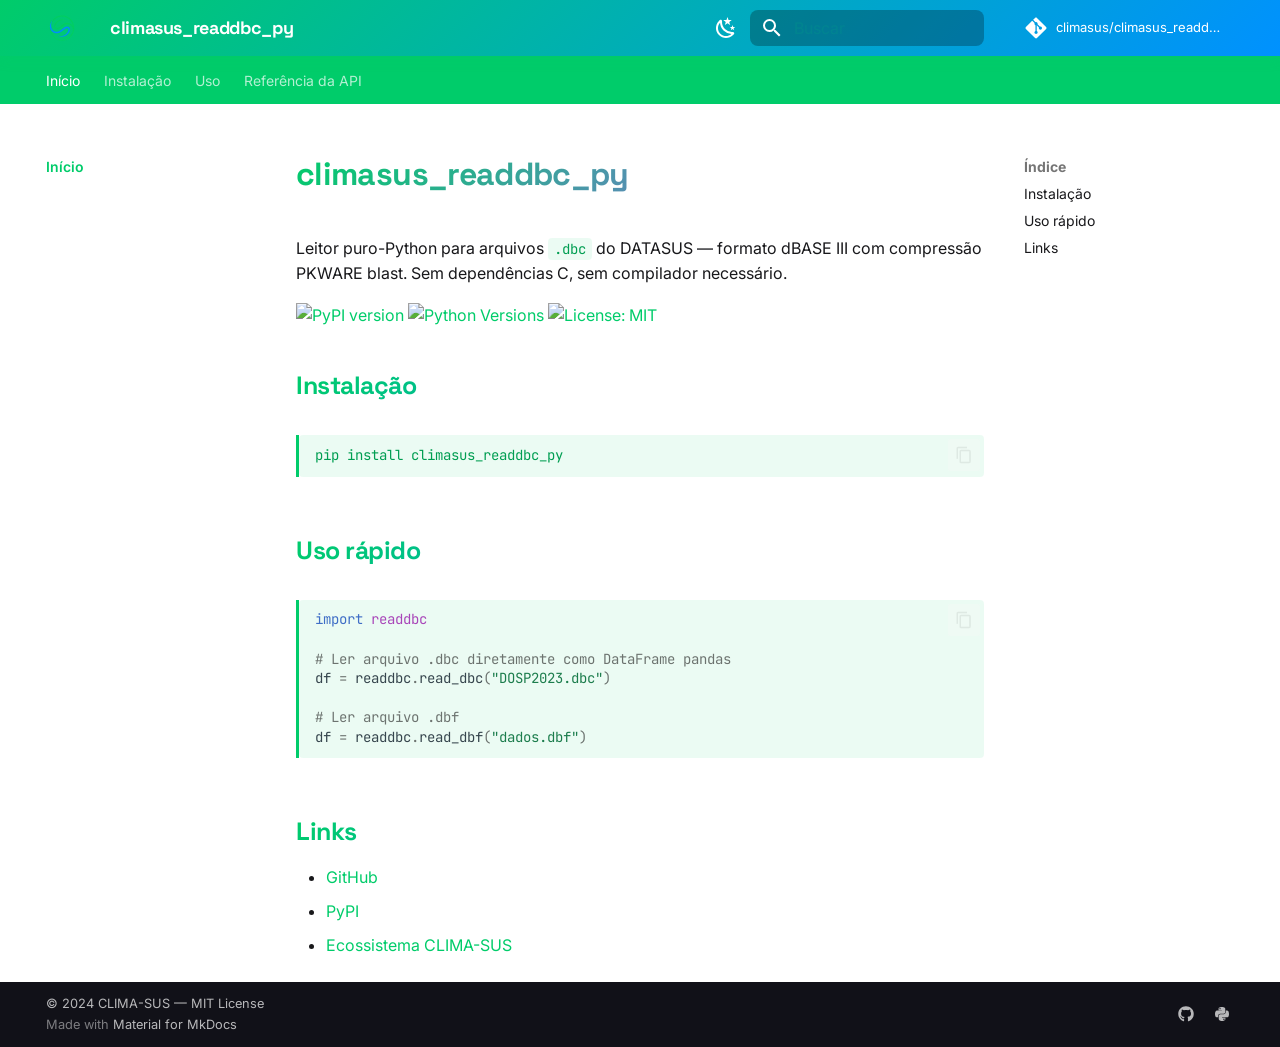
==== index.html @ 3f67c139 "Deployed f1daf43 with MkDocs version: 1.6.1" ====
<!doctype html>
<html lang="pt" class="no-js">
  <head>
    
      <meta charset="utf-8">
      <meta name="viewport" content="width=device-width,initial-scale=1">
      
        <meta name="description" content="Pure-Python DBC/DBF reader for DATASUS files">
      
      
      
        <link rel="canonical" href="https://climasus.github.io/climasus_readdbc_py/">
      
      
      
        <link rel="next" href="installation/">
      
      
        
      
      
      <link rel="icon" href="assets/logo.png">
      <meta name="generator" content="mkdocs-1.6.1, mkdocs-material-9.7.6">
    
    
      
        <title>climasus_readdbc_py</title>
      
    
    
      <link rel="stylesheet" href="assets/stylesheets/main.484c7ddc.min.css">
      
        
        <link rel="stylesheet" href="assets/stylesheets/palette.ab4e12ef.min.css">
      
      


    
    
      
    
    
      
        
        
        <link rel="preconnect" href="https://fonts.gstatic.com" crossorigin>
        <link rel="stylesheet" href="https://fonts.googleapis.com/css?family=Inter:300,300i,400,400i,700,700i%7CJetBrains+Mono:400,400i,700,700i&display=fallback">
        <style>:root{--md-text-font:"Inter";--md-code-font:"JetBrains Mono"}</style>
      
    
    
      <link rel="stylesheet" href="assets/_mkdocstrings.css">
    
      <link rel="stylesheet" href="assets/climasus.css">
    
    <script>__md_scope=new URL(".",location),__md_hash=e=>[...e].reduce(((e,_)=>(e<<5)-e+_.charCodeAt(0)),0),__md_get=(e,_=localStorage,t=__md_scope)=>JSON.parse(_.getItem(t.pathname+"."+e)),__md_set=(e,_,t=localStorage,a=__md_scope)=>{try{t.setItem(a.pathname+"."+e,JSON.stringify(_))}catch(e){}}</script>
    
      

    
    
  </head>
  
  
    
    
      
    
    
    
    
    <body dir="ltr" data-md-color-scheme="default" data-md-color-primary="custom" data-md-color-accent="custom">
  
    
    <input class="md-toggle" data-md-toggle="drawer" type="checkbox" id="__drawer" autocomplete="off">
    <input class="md-toggle" data-md-toggle="search" type="checkbox" id="__search" autocomplete="off">
    <label class="md-overlay" for="__drawer"></label>
    <div data-md-component="skip">
      
        
        <a href="#climasus_readdbc_py" class="md-skip">
          Ir para o conteúdo
        </a>
      
    </div>
    <div data-md-component="announce">
      
    </div>
    
    
      

<header class="md-header" data-md-component="header">
  <nav class="md-header__inner md-grid" aria-label="Cabeçalho">
    <a href="." title="climasus_readdbc_py" class="md-header__button md-logo" aria-label="climasus_readdbc_py" data-md-component="logo">
      
  <img src="assets/logo.png" alt="logo">

    </a>
    <label class="md-header__button md-icon" for="__drawer">
      
      <svg xmlns="http://www.w3.org/2000/svg" viewBox="0 0 24 24"><path d="M3 6h18v2H3zm0 5h18v2H3zm0 5h18v2H3z"/></svg>
    </label>
    <div class="md-header__title" data-md-component="header-title">
      <div class="md-header__ellipsis">
        <div class="md-header__topic">
          <span class="md-ellipsis">
            climasus_readdbc_py
          </span>
        </div>
        <div class="md-header__topic" data-md-component="header-topic">
          <span class="md-ellipsis">
            
              Início
            
          </span>
        </div>
      </div>
    </div>
    
      
        <form class="md-header__option" data-md-component="palette">
  
    
    
    
    <input class="md-option" data-md-color-media="(prefers-color-scheme: light)" data-md-color-scheme="default" data-md-color-primary="custom" data-md-color-accent="custom"  aria-label="Modo escuro"  type="radio" name="__palette" id="__palette_0">
    
      <label class="md-header__button md-icon" title="Modo escuro" for="__palette_1" hidden>
        <svg xmlns="http://www.w3.org/2000/svg" viewBox="0 0 24 24"><path d="m17.75 4.09-2.53 1.94.91 3.06-2.63-1.81-2.63 1.81.91-3.06-2.53-1.94L12.44 4l1.06-3 1.06 3zm3.5 6.91-1.64 1.25.59 1.98-1.7-1.17-1.7 1.17.59-1.98L15.75 11l2.06-.05L18.5 9l.69 1.95zm-2.28 4.95c.83-.08 1.72 1.1 1.19 1.85-.32.45-.66.87-1.08 1.27C15.17 23 8.84 23 4.94 19.07c-3.91-3.9-3.91-10.24 0-14.14.4-.4.82-.76 1.27-1.08.75-.53 1.93.36 1.85 1.19-.27 2.86.69 5.83 2.89 8.02a9.96 9.96 0 0 0 8.02 2.89m-1.64 2.02a12.08 12.08 0 0 1-7.8-3.47c-2.17-2.19-3.33-5-3.49-7.82-2.81 3.14-2.7 7.96.31 10.98 3.02 3.01 7.84 3.12 10.98.31"/></svg>
      </label>
    
  
    
    
    
    <input class="md-option" data-md-color-media="(prefers-color-scheme: dark)" data-md-color-scheme="slate" data-md-color-primary="custom" data-md-color-accent="custom"  aria-label="Modo claro"  type="radio" name="__palette" id="__palette_1">
    
      <label class="md-header__button md-icon" title="Modo claro" for="__palette_0" hidden>
        <svg xmlns="http://www.w3.org/2000/svg" viewBox="0 0 24 24"><path d="M12 7a5 5 0 0 1 5 5 5 5 0 0 1-5 5 5 5 0 0 1-5-5 5 5 0 0 1 5-5m0 2a3 3 0 0 0-3 3 3 3 0 0 0 3 3 3 3 0 0 0 3-3 3 3 0 0 0-3-3m0-7 2.39 3.42C13.65 5.15 12.84 5 12 5s-1.65.15-2.39.42zM3.34 7l4.16-.35A7.2 7.2 0 0 0 5.94 8.5c-.44.74-.69 1.5-.83 2.29zm.02 10 1.76-3.77a7.131 7.131 0 0 0 2.38 4.14zM20.65 7l-1.77 3.79a7.02 7.02 0 0 0-2.38-4.15zm-.01 10-4.14.36c.59-.51 1.12-1.14 1.54-1.86.42-.73.69-1.5.83-2.29zM12 22l-2.41-3.44c.74.27 1.55.44 2.41.44.82 0 1.63-.17 2.37-.44z"/></svg>
      </label>
    
  
</form>
      
    
    
      <script>var palette=__md_get("__palette");if(palette&&palette.color){if("(prefers-color-scheme)"===palette.color.media){var media=matchMedia("(prefers-color-scheme: light)"),input=document.querySelector(media.matches?"[data-md-color-media='(prefers-color-scheme: light)']":"[data-md-color-media='(prefers-color-scheme: dark)']");palette.color.media=input.getAttribute("data-md-color-media"),palette.color.scheme=input.getAttribute("data-md-color-scheme"),palette.color.primary=input.getAttribute("data-md-color-primary"),palette.color.accent=input.getAttribute("data-md-color-accent")}for(var[key,value]of Object.entries(palette.color))document.body.setAttribute("data-md-color-"+key,value)}</script>
    
    
    
      
      
        <label class="md-header__button md-icon" for="__search">
          
          <svg xmlns="http://www.w3.org/2000/svg" viewBox="0 0 24 24"><path d="M9.5 3A6.5 6.5 0 0 1 16 9.5c0 1.61-.59 3.09-1.56 4.23l.27.27h.79l5 5-1.5 1.5-5-5v-.79l-.27-.27A6.52 6.52 0 0 1 9.5 16 6.5 6.5 0 0 1 3 9.5 6.5 6.5 0 0 1 9.5 3m0 2C7 5 5 7 5 9.5S7 14 9.5 14 14 12 14 9.5 12 5 9.5 5"/></svg>
        </label>
        <div class="md-search" data-md-component="search" role="dialog">
  <label class="md-search__overlay" for="__search"></label>
  <div class="md-search__inner" role="search">
    <form class="md-search__form" name="search">
      <input type="text" class="md-search__input" name="query" aria-label="Buscar" placeholder="Buscar" autocapitalize="off" autocorrect="off" autocomplete="off" spellcheck="false" data-md-component="search-query" required>
      <label class="md-search__icon md-icon" for="__search">
        
        <svg xmlns="http://www.w3.org/2000/svg" viewBox="0 0 24 24"><path d="M9.5 3A6.5 6.5 0 0 1 16 9.5c0 1.61-.59 3.09-1.56 4.23l.27.27h.79l5 5-1.5 1.5-5-5v-.79l-.27-.27A6.52 6.52 0 0 1 9.5 16 6.5 6.5 0 0 1 3 9.5 6.5 6.5 0 0 1 9.5 3m0 2C7 5 5 7 5 9.5S7 14 9.5 14 14 12 14 9.5 12 5 9.5 5"/></svg>
        
        <svg xmlns="http://www.w3.org/2000/svg" viewBox="0 0 24 24"><path d="M20 11v2H8l5.5 5.5-1.42 1.42L4.16 12l7.92-7.92L13.5 5.5 8 11z"/></svg>
      </label>
      <nav class="md-search__options" aria-label="Pesquisar">
        
        <button type="reset" class="md-search__icon md-icon" title="Limpar" aria-label="Limpar" tabindex="-1">
          
          <svg xmlns="http://www.w3.org/2000/svg" viewBox="0 0 24 24"><path d="M19 6.41 17.59 5 12 10.59 6.41 5 5 6.41 10.59 12 5 17.59 6.41 19 12 13.41 17.59 19 19 17.59 13.41 12z"/></svg>
        </button>
      </nav>
      
        <div class="md-search__suggest" data-md-component="search-suggest"></div>
      
    </form>
    <div class="md-search__output">
      <div class="md-search__scrollwrap" tabindex="0" data-md-scrollfix>
        <div class="md-search-result" data-md-component="search-result">
          <div class="md-search-result__meta">
            Inicializando a pesquisa
          </div>
          <ol class="md-search-result__list" role="presentation"></ol>
        </div>
      </div>
    </div>
  </div>
</div>
      
    
    
      <div class="md-header__source">
        <a href="https://github.com/climasus/climasus_readdbc_py" title="Ir ao repositório" class="md-source" data-md-component="source">
  <div class="md-source__icon md-icon">
    
    <svg xmlns="http://www.w3.org/2000/svg" viewBox="0 0 448 512"><!--! Font Awesome Free 7.1.0 by @fontawesome - https://fontawesome.com License - https://fontawesome.com/license/free (Icons: CC BY 4.0, Fonts: SIL OFL 1.1, Code: MIT License) Copyright 2025 Fonticons, Inc.--><path d="M439.6 236.1 244 40.5c-5.4-5.5-12.8-8.5-20.4-8.5s-15 3-20.4 8.4L162.5 81l51.5 51.5c27.1-9.1 52.7 16.8 43.4 43.7l49.7 49.7c34.2-11.8 61.2 31 35.5 56.7-26.5 26.5-70.2-2.9-56-37.3L240.3 199v121.9c25.3 12.5 22.3 41.8 9.1 55-6.4 6.4-15.2 10.1-24.3 10.1s-17.8-3.6-24.3-10.1c-17.6-17.6-11.1-46.9 11.2-56v-123c-20.8-8.5-24.6-30.7-18.6-45L142.6 101 8.5 235.1C3 240.6 0 247.9 0 255.5s3 15 8.5 20.4l195.6 195.7c5.4 5.4 12.7 8.4 20.4 8.4s15-3 20.4-8.4l194.7-194.7c5.4-5.4 8.4-12.8 8.4-20.4s-3-15-8.4-20.4"/></svg>
  </div>
  <div class="md-source__repository">
    climasus/climasus_readdbc_py
  </div>
</a>
      </div>
    
  </nav>
  
</header>
    
    <div class="md-container" data-md-component="container">
      
      
        
          
            
<nav class="md-tabs" aria-label="Abas" data-md-component="tabs">
  <div class="md-grid">
    <ul class="md-tabs__list">
      
        
  
  
  
    
  
  
    <li class="md-tabs__item md-tabs__item--active">
      <a href="." class="md-tabs__link">
        
  
  
    
  
  Início

      </a>
    </li>
  

      
        
  
  
  
  
    <li class="md-tabs__item">
      <a href="installation/" class="md-tabs__link">
        
  
  
    
  
  Instalação

      </a>
    </li>
  

      
        
  
  
  
  
    <li class="md-tabs__item">
      <a href="usage/" class="md-tabs__link">
        
  
  
    
  
  Uso

      </a>
    </li>
  

      
        
  
  
  
  
    
    
      <li class="md-tabs__item">
        <a href="reference/readdbc/" class="md-tabs__link">
          
  
  
  Referência da API

        </a>
      </li>
    
  

      
    </ul>
  </div>
</nav>
          
        
      
      <main class="md-main" data-md-component="main">
        <div class="md-main__inner md-grid">
          
            
              
              <div class="md-sidebar md-sidebar--primary" data-md-component="sidebar" data-md-type="navigation" >
                <div class="md-sidebar__scrollwrap">
                  <div class="md-sidebar__inner">
                    


  


<nav class="md-nav md-nav--primary md-nav--lifted" aria-label="Navegação" data-md-level="0">
  <label class="md-nav__title" for="__drawer">
    <a href="." title="climasus_readdbc_py" class="md-nav__button md-logo" aria-label="climasus_readdbc_py" data-md-component="logo">
      
  <img src="assets/logo.png" alt="logo">

    </a>
    climasus_readdbc_py
  </label>
  
    <div class="md-nav__source">
      <a href="https://github.com/climasus/climasus_readdbc_py" title="Ir ao repositório" class="md-source" data-md-component="source">
  <div class="md-source__icon md-icon">
    
    <svg xmlns="http://www.w3.org/2000/svg" viewBox="0 0 448 512"><!--! Font Awesome Free 7.1.0 by @fontawesome - https://fontawesome.com License - https://fontawesome.com/license/free (Icons: CC BY 4.0, Fonts: SIL OFL 1.1, Code: MIT License) Copyright 2025 Fonticons, Inc.--><path d="M439.6 236.1 244 40.5c-5.4-5.5-12.8-8.5-20.4-8.5s-15 3-20.4 8.4L162.5 81l51.5 51.5c27.1-9.1 52.7 16.8 43.4 43.7l49.7 49.7c34.2-11.8 61.2 31 35.5 56.7-26.5 26.5-70.2-2.9-56-37.3L240.3 199v121.9c25.3 12.5 22.3 41.8 9.1 55-6.4 6.4-15.2 10.1-24.3 10.1s-17.8-3.6-24.3-10.1c-17.6-17.6-11.1-46.9 11.2-56v-123c-20.8-8.5-24.6-30.7-18.6-45L142.6 101 8.5 235.1C3 240.6 0 247.9 0 255.5s3 15 8.5 20.4l195.6 195.7c5.4 5.4 12.7 8.4 20.4 8.4s15-3 20.4-8.4l194.7-194.7c5.4-5.4 8.4-12.8 8.4-20.4s-3-15-8.4-20.4"/></svg>
  </div>
  <div class="md-source__repository">
    climasus/climasus_readdbc_py
  </div>
</a>
    </div>
  
  <ul class="md-nav__list" data-md-scrollfix>
    
      
      
  
  
    
  
  
  
    <li class="md-nav__item md-nav__item--active">
      
      <input class="md-nav__toggle md-toggle" type="checkbox" id="__toc">
      
      
        
      
      
        <label class="md-nav__link md-nav__link--active" for="__toc">
          
  
  
  <span class="md-ellipsis">
    
  
    Início
  

    
  </span>
  
  

          <span class="md-nav__icon md-icon"></span>
        </label>
      
      <a href="." class="md-nav__link md-nav__link--active">
        
  
  
  <span class="md-ellipsis">
    
  
    Início
  

    
  </span>
  
  

      </a>
      
        

<nav class="md-nav md-nav--secondary" aria-label="Índice">
  
  
  
    
  
  
    <label class="md-nav__title" for="__toc">
      <span class="md-nav__icon md-icon"></span>
      Índice
    </label>
    <ul class="md-nav__list" data-md-component="toc" data-md-scrollfix>
      
        <li class="md-nav__item">
  <a href="#instalacao" class="md-nav__link">
    <span class="md-ellipsis">
      
        Instalação
      
    </span>
  </a>
  
</li>
      
        <li class="md-nav__item">
  <a href="#uso-rapido" class="md-nav__link">
    <span class="md-ellipsis">
      
        Uso rápido
      
    </span>
  </a>
  
</li>
      
        <li class="md-nav__item">
  <a href="#links" class="md-nav__link">
    <span class="md-ellipsis">
      
        Links
      
    </span>
  </a>
  
</li>
      
    </ul>
  
</nav>
      
    </li>
  

    
      
      
  
  
  
  
    <li class="md-nav__item">
      <a href="installation/" class="md-nav__link">
        
  
  
  <span class="md-ellipsis">
    
  
    Instalação
  

    
  </span>
  
  

      </a>
    </li>
  

    
      
      
  
  
  
  
    <li class="md-nav__item">
      <a href="usage/" class="md-nav__link">
        
  
  
  <span class="md-ellipsis">
    
  
    Uso
  

    
  </span>
  
  

      </a>
    </li>
  

    
      
      
  
  
  
  
    
    
    
    
      
      
    
    
    <li class="md-nav__item md-nav__item--nested">
      
        
        
        <input class="md-nav__toggle md-toggle " type="checkbox" id="__nav_4" >
        
          
          <label class="md-nav__link" for="__nav_4" id="__nav_4_label" tabindex="0">
            
  
  
  <span class="md-ellipsis">
    
  
    Referência da API
  

    
  </span>
  
  

            <span class="md-nav__icon md-icon"></span>
          </label>
        
        <nav class="md-nav" data-md-level="1" aria-labelledby="__nav_4_label" aria-expanded="false">
          <label class="md-nav__title" for="__nav_4">
            <span class="md-nav__icon md-icon"></span>
            
  
    Referência da API
  

          </label>
          <ul class="md-nav__list" data-md-scrollfix>
            
              
                
  
  
  
  
    <li class="md-nav__item">
      <a href="reference/readdbc/" class="md-nav__link">
        
  
  
  <span class="md-ellipsis">
    
  
    readdbc
  

    
  </span>
  
  

      </a>
    </li>
  

              
            
          </ul>
        </nav>
      
    </li>
  

    
  </ul>
</nav>
                  </div>
                </div>
              </div>
            
            
              
              <div class="md-sidebar md-sidebar--secondary" data-md-component="sidebar" data-md-type="toc" >
                <div class="md-sidebar__scrollwrap">
                  <div class="md-sidebar__inner">
                    

<nav class="md-nav md-nav--secondary" aria-label="Índice">
  
  
  
    
  
  
    <label class="md-nav__title" for="__toc">
      <span class="md-nav__icon md-icon"></span>
      Índice
    </label>
    <ul class="md-nav__list" data-md-component="toc" data-md-scrollfix>
      
        <li class="md-nav__item">
  <a href="#instalacao" class="md-nav__link">
    <span class="md-ellipsis">
      
        Instalação
      
    </span>
  </a>
  
</li>
      
        <li class="md-nav__item">
  <a href="#uso-rapido" class="md-nav__link">
    <span class="md-ellipsis">
      
        Uso rápido
      
    </span>
  </a>
  
</li>
      
        <li class="md-nav__item">
  <a href="#links" class="md-nav__link">
    <span class="md-ellipsis">
      
        Links
      
    </span>
  </a>
  
</li>
      
    </ul>
  
</nav>
                  </div>
                </div>
              </div>
            
          
          
            <div class="md-content" data-md-component="content">
              
              <article class="md-content__inner md-typeset">
                
                  


  
  


<h1 id="climasus_readdbc_py">climasus_readdbc_py<a class="headerlink" href="#climasus_readdbc_py" title="Permanent link">&para;</a></h1>
<p>Leitor puro-Python para arquivos <code>.dbc</code> do DATASUS — formato dBASE III com compressão PKWARE blast. Sem dependências C, sem compilador necessário.</p>
<p><a href="https://pypi.org/project/climasus_readdbc_py/"><img alt="PyPI version" src="https://img.shields.io/pypi/v/climasus_readdbc_py.svg" /></a>
<a href="https://pypi.org/project/climasus_readdbc_py/"><img alt="Python Versions" src="https://img.shields.io/pypi/pyversions/climasus_readdbc_py.svg" /></a>
<a href="https://opensource.org/licenses/MIT"><img alt="License: MIT" src="https://img.shields.io/badge/License-MIT-green.svg" /></a></p>
<h2 id="instalacao">Instalação<a class="headerlink" href="#instalacao" title="Permanent link">&para;</a></h2>
<div class="language-bash highlight"><pre><span></span><code><a id="__codelineno-0-1" name="__codelineno-0-1" href="#__codelineno-0-1"></a>pip<span class="w"> </span>install<span class="w"> </span>climasus_readdbc_py
</code></pre></div>
<h2 id="uso-rapido">Uso rápido<a class="headerlink" href="#uso-rapido" title="Permanent link">&para;</a></h2>
<div class="language-python highlight"><pre><span></span><code><a id="__codelineno-1-1" name="__codelineno-1-1" href="#__codelineno-1-1"></a><span class="kn">import</span><span class="w"> </span><span class="nn">readdbc</span>
<a id="__codelineno-1-2" name="__codelineno-1-2" href="#__codelineno-1-2"></a>
<a id="__codelineno-1-3" name="__codelineno-1-3" href="#__codelineno-1-3"></a><span class="c1"># Ler arquivo .dbc diretamente como DataFrame pandas</span>
<a id="__codelineno-1-4" name="__codelineno-1-4" href="#__codelineno-1-4"></a><span class="n">df</span> <span class="o">=</span> <span class="n">readdbc</span><span class="o">.</span><span class="n">read_dbc</span><span class="p">(</span><span class="s2">&quot;DOSP2023.dbc&quot;</span><span class="p">)</span>
<a id="__codelineno-1-5" name="__codelineno-1-5" href="#__codelineno-1-5"></a>
<a id="__codelineno-1-6" name="__codelineno-1-6" href="#__codelineno-1-6"></a><span class="c1"># Ler arquivo .dbf</span>
<a id="__codelineno-1-7" name="__codelineno-1-7" href="#__codelineno-1-7"></a><span class="n">df</span> <span class="o">=</span> <span class="n">readdbc</span><span class="o">.</span><span class="n">read_dbf</span><span class="p">(</span><span class="s2">&quot;dados.dbf&quot;</span><span class="p">)</span>
</code></pre></div>
<h2 id="links">Links<a class="headerlink" href="#links" title="Permanent link">&para;</a></h2>
<ul>
<li><a href="https://github.com/climasus/climasus_readdbc_py">GitHub</a></li>
<li><a href="https://pypi.org/project/climasus_readdbc_py/">PyPI</a></li>
<li><a href="https://github.com/climasus">Ecossistema CLIMA-SUS</a></li>
</ul>












                
              </article>
            </div>
          
          
<script>var target=document.getElementById(location.hash.slice(1));target&&target.name&&(target.checked=target.name.startsWith("__tabbed_"))</script>
        </div>
        
          <button type="button" class="md-top md-icon" data-md-component="top" hidden>
  
  <svg xmlns="http://www.w3.org/2000/svg" viewBox="0 0 24 24"><path d="M13 20h-2V8l-5.5 5.5-1.42-1.42L12 4.16l7.92 7.92-1.42 1.42L13 8z"/></svg>
  Voltar ao topo
</button>
        
      </main>
      
        <footer class="md-footer">
  
  <div class="md-footer-meta md-typeset">
    <div class="md-footer-meta__inner md-grid">
      <div class="md-copyright">
  
    <div class="md-copyright__highlight">
      © 2024 CLIMA-SUS — MIT License
    </div>
  
  
    Made with
    <a href="https://squidfunk.github.io/mkdocs-material/" target="_blank" rel="noopener">
      Material for MkDocs
    </a>
  
</div>
      
        
<div class="md-social">
  
    
    
    
    
      
      
    
    <a href="https://github.com/climasus" target="_blank" rel="noopener" title="github.com" class="md-social__link">
      <svg xmlns="http://www.w3.org/2000/svg" viewBox="0 0 512 512"><!--! Font Awesome Free 7.1.0 by @fontawesome - https://fontawesome.com License - https://fontawesome.com/license/free (Icons: CC BY 4.0, Fonts: SIL OFL 1.1, Code: MIT License) Copyright 2025 Fonticons, Inc.--><path d="M173.9 397.4c0 2-2.3 3.6-5.2 3.6-3.3.3-5.6-1.3-5.6-3.6 0-2 2.3-3.6 5.2-3.6 3-.3 5.6 1.3 5.6 3.6m-31.1-4.5c-.7 2 1.3 4.3 4.3 4.9 2.6 1 5.6 0 6.2-2s-1.3-4.3-4.3-5.2c-2.6-.7-5.5.3-6.2 2.3m44.2-1.7c-2.9.7-4.9 2.6-4.6 4.9.3 2 2.9 3.3 5.9 2.6 2.9-.7 4.9-2.6 4.6-4.6-.3-1.9-3-3.2-5.9-2.9M252.8 8C114.1 8 8 113.3 8 252c0 110.9 69.8 205.8 169.5 239.2 12.8 2.3 17.3-5.6 17.3-12.1 0-6.2-.3-40.4-.3-61.4 0 0-70 15-84.7-29.8 0 0-11.4-29.1-27.8-36.6 0 0-22.9-15.7 1.6-15.4 0 0 24.9 2 38.6 25.8 21.9 38.6 58.6 27.5 72.9 20.9 2.3-16 8.8-27.1 16-33.7-55.9-6.2-112.3-14.3-112.3-110.5 0-27.5 7.6-41.3 23.6-58.9-2.6-6.5-11.1-33.3 2.6-67.9 20.9-6.5 69 27 69 27 20-5.6 41.5-8.5 62.8-8.5s42.8 2.9 62.8 8.5c0 0 48.1-33.6 69-27 13.7 34.7 5.2 61.4 2.6 67.9 16 17.7 25.8 31.5 25.8 58.9 0 96.5-58.9 104.2-114.8 110.5 9.2 7.9 17 22.9 17 46.4 0 33.7-.3 75.4-.3 83.6 0 6.5 4.6 14.4 17.3 12.1C436.2 457.8 504 362.9 504 252 504 113.3 391.5 8 252.8 8M105.2 352.9c-1.3 1-1 3.3.7 5.2 1.6 1.6 3.9 2.3 5.2 1 1.3-1 1-3.3-.7-5.2-1.6-1.6-3.9-2.3-5.2-1m-10.8-8.1c-.7 1.3.3 2.9 2.3 3.9 1.6 1 3.6.7 4.3-.7.7-1.3-.3-2.9-2.3-3.9-2-.6-3.6-.3-4.3.7m32.4 35.6c-1.6 1.3-1 4.3 1.3 6.2 2.3 2.3 5.2 2.6 6.5 1 1.3-1.3.7-4.3-1.3-6.2-2.2-2.3-5.2-2.6-6.5-1m-11.4-14.7c-1.6 1-1.6 3.6 0 5.9s4.3 3.3 5.6 2.3c1.6-1.3 1.6-3.9 0-6.2-1.4-2.3-4-3.3-5.6-2"/></svg>
    </a>
  
    
    
    
    
      
      
    
    <a href="https://pypi.org/project/climasus_readdbc_py/" target="_blank" rel="noopener" title="pypi.org" class="md-social__link">
      <svg xmlns="http://www.w3.org/2000/svg" viewBox="0 0 448 512"><!--! Font Awesome Free 7.1.0 by @fontawesome - https://fontawesome.com License - https://fontawesome.com/license/free (Icons: CC BY 4.0, Fonts: SIL OFL 1.1, Code: MIT License) Copyright 2025 Fonticons, Inc.--><path d="M439.8 200.5c-7.7-30.9-22.3-54.2-53.4-54.2h-40.1v47.4c0 36.8-31.2 67.8-66.8 67.8H172.7c-29.2 0-53.4 25-53.4 54.3v101.8c0 29 25.2 46 53.4 54.3 33.8 9.9 66.3 11.7 106.8 0 26.9-7.8 53.4-23.5 53.4-54.3v-40.7H226.2v-13.6h160.2c31.1 0 42.6-21.7 53.4-54.2 11.2-33.5 10.7-65.7 0-108.6M286.2 444.7a20.4 20.4 0 1 1 0-40.7 20.4 20.4 0 1 1 0 40.7M167.8 248.1h106.8c29.7 0 53.4-24.5 53.4-54.3V91.9c0-29-24.4-50.7-53.4-55.6-35.8-5.9-74.7-5.6-106.8.1-45.2 8-53.4 24.7-53.4 55.6v40.7h106.9v13.6h-147c-31.1 0-58.3 18.7-66.8 54.2-9.8 40.7-10.2 66.1 0 108.6 7.6 31.6 25.7 54.2 56.8 54.2H101v-48.8c0-35.3 30.5-66.4 66.8-66.4m-6.6-183.4a20.4 20.4 0 1 1 0 40.8 20.4 20.4 0 1 1 0-40.8"/></svg>
    </a>
  
</div>
      
    </div>
  </div>
</footer>
      
    </div>
    <div class="md-dialog" data-md-component="dialog">
      <div class="md-dialog__inner md-typeset"></div>
    </div>
    
    
    
      
      
      <script id="__config" type="application/json">{"annotate": null, "base": ".", "features": ["navigation.tabs", "navigation.top", "search.highlight", "search.suggest", "content.code.copy", "toc.follow"], "search": "assets/javascripts/workers/search.2c215733.min.js", "tags": null, "translations": {"clipboard.copied": "Copiado para \u00e1rea de transfer\u00eancia", "clipboard.copy": "Copiar para \u00e1rea de transfer\u00eancia", "search.result.more.one": "Mais 1 nesta p\u00e1gina", "search.result.more.other": "Mais # nesta p\u00e1gina", "search.result.none": "Nenhum resultado encontrado", "search.result.one": "1 resultado encontrado", "search.result.other": "# resultados encontrados", "search.result.placeholder": "Digite para iniciar a busca", "search.result.term.missing": "Ausente", "select.version": "Selecione a vers\u00e3o"}, "version": null}</script>
    
    
      <script src="assets/javascripts/bundle.79ae519e.min.js"></script>
      
    
  </body>
</html>
---- assets/stylesheets/main.484c7ddc.min.css ----
@charset "UTF-8";html{-webkit-text-size-adjust:none;-moz-text-size-adjust:none;text-size-adjust:none;box-sizing:border-box}*,:after,:before{box-sizing:inherit}@media (prefers-reduced-motion){*,:after,:before{transition:none!important}}body{margin:0}a,button,input,label{-webkit-tap-highlight-color:transparent}a{color:inherit;text-decoration:none}hr{border:0;box-sizing:initial;display:block;height:.05rem;overflow:visible;padding:0}small{font-size:80%}sub,sup{line-height:1em}img{border-style:none}table{border-collapse:initial;border-spacing:0}td,th{font-weight:400;vertical-align:top}button{background:#0000;border:0;font-family:inherit;font-size:inherit;margin:0;padding:0}input{border:0;outline:none}:root{--md-primary-fg-color:#4051b5;--md-primary-fg-color--light:#5d6cc0;--md-primary-fg-color--dark:#303fa1;--md-primary-bg-color:#fff;--md-primary-bg-color--light:#ffffffb3;--md-accent-fg-color:#526cfe;--md-accent-fg-color--transparent:#526cfe1a;--md-accent-bg-color:#fff;--md-accent-bg-color--light:#ffffffb3}[data-md-color-scheme=default]{color-scheme:light}[data-md-color-scheme=default] img[src$="#gh-dark-mode-only"],[data-md-color-scheme=default] img[src$="#only-dark"]{display:none}:root,[data-md-color-scheme=default]{--md-hue:225deg;--md-default-fg-color:#000000de;--md-default-fg-color--light:#0000008a;--md-default-fg-color--lighter:#00000052;--md-default-fg-color--lightest:#00000012;--md-default-bg-color:#fff;--md-default-bg-color--light:#ffffffb3;--md-default-bg-color--lighter:#ffffff4d;--md-default-bg-color--lightest:#ffffff1f;--md-code-fg-color:#36464e;--md-code-bg-color:#f5f5f5;--md-code-bg-color--light:#f5f5f5b3;--md-code-bg-color--lighter:#f5f5f54d;--md-code-hl-color:#4287ff;--md-code-hl-color--light:#4287ff1a;--md-code-hl-number-color:#d52a2a;--md-code-hl-special-color:#db1457;--md-code-hl-function-color:#a846b9;--md-code-hl-constant-color:#6e59d9;--md-code-hl-keyword-color:#3f6ec6;--md-code-hl-string-color:#1c7d4d;--md-code-hl-name-color:var(--md-code-fg-color);--md-code-hl-operator-color:var(--md-default-fg-color--light);--md-code-hl-punctuation-color:var(--md-default-fg-color--light);--md-code-hl-comment-color:var(--md-default-fg-color--light);--md-code-hl-generic-color:var(--md-default-fg-color--light);--md-code-hl-variable-color:var(--md-default-fg-color--light);--md-typeset-color:var(--md-default-fg-color);--md-typeset-a-color:var(--md-primary-fg-color);--md-typeset-del-color:#f5503d26;--md-typeset-ins-color:#0bd57026;--md-typeset-kbd-color:#fafafa;--md-typeset-kbd-accent-color:#fff;--md-typeset-kbd-border-color:#b8b8b8;--md-typeset-mark-color:#ffff0080;--md-typeset-table-color:#0000001f;--md-typeset-table-color--light:rgba(0,0,0,.035);--md-admonition-fg-color:var(--md-default-fg-color);--md-admonition-bg-color:var(--md-default-bg-color);--md-warning-fg-color:#000000de;--md-warning-bg-color:#ff9;--md-footer-fg-color:#fff;--md-footer-fg-color--light:#ffffffb3;--md-footer-fg-color--lighter:#ffffff73;--md-footer-bg-color:#000000de;--md-footer-bg-color--dark:#00000052;--md-shadow-z1:0 0.2rem 0.5rem #0000000d,0 0 0.05rem #0000001a;--md-shadow-z2:0 0.2rem 0.5rem #0000001a,0 0 0.05rem #00000040;--md-shadow-z3:0 0.2rem 0.5rem #0003,0 0 0.05rem #00000059}.md-icon svg{fill:currentcolor;display:block;height:1.2rem;width:1.2rem}body{-webkit-font-smoothing:antialiased;-moz-osx-font-smoothing:grayscale;--md-text-font-family:var(--md-text-font,_),-apple-system,BlinkMacSystemFont,Helvetica,Arial,sans-serif;--md-code-font-family:var(--md-code-font,_),SFMono-Regular,Consolas,Menlo,monospace}aside,body,input{font-feature-settings:"kern","liga";color:var(--md-typeset-color);font-family:var(--md-text-font-family)}code,kbd,pre{font-feature-settings:"kern";font-family:var(--md-code-font-family)}:root{--md-typeset-table-sort-icon:url('data:image/svg+xml;charset=utf-8,<svg xmlns="http://www.w3.org/2000/svg" viewBox="0 0 24 24"><path d="m18 21-4-4h3V7h-3l4-4 4 4h-3v10h3M2 19v-2h10v2M2 13v-2h7v2M2 7V5h4v2z"/></svg>');--md-typeset-table-sort-icon--asc:url('data:image/svg+xml;charset=utf-8,<svg xmlns="http://www.w3.org/2000/svg" viewBox="0 0 24 24"><path d="M19 17h3l-4 4-4-4h3V3h2M2 17h10v2H2M6 5v2H2V5m0 6h7v2H2z"/></svg>');--md-typeset-table-sort-icon--desc:url('data:image/svg+xml;charset=utf-8,<svg xmlns="http://www.w3.org/2000/svg" viewBox="0 0 24 24"><path d="M19 7h3l-4-4-4 4h3v14h2M2 17h10v2H2M6 5v2H2V5m0 6h7v2H2z"/></svg>')}.md-typeset{-webkit-print-color-adjust:exact;color-adjust:exact;font-size:.8rem;line-height:1.6;overflow-wrap:break-word}@media print{.md-typeset{font-size:.68rem}}.md-typeset blockquote,.md-typeset dl,.md-typeset figure,.md-typeset ol,.md-typeset pre,.md-typeset ul{margin-bottom:1em;margin-top:1em}.md-typeset h1{color:var(--md-default-fg-color--light);font-size:2em;line-height:1.3;margin:0 0 1.25em}.md-typeset h1,.md-typeset h2{font-weight:300;letter-spacing:-.01em}.md-typeset h2{font-size:1.5625em;line-height:1.4;margin:1.6em 0 .64em}.md-typeset h3{font-size:1.25em;font-weight:400;letter-spacing:-.01em;line-height:1.5;margin:1.6em 0 .8em}.md-typeset h2+h3{margin-top:.8em}.md-typeset h4{font-weight:700;letter-spacing:-.01em;margin:1em 0}.md-typeset h5,.md-typeset h6{color:var(--md-default-fg-color--light);font-size:.8em;font-weight:700;letter-spacing:-.01em;margin:1.25em 0}.md-typeset h5{text-transform:uppercase}.md-typeset h5 code{text-transform:none}.md-typeset hr{border-bottom:.05rem solid var(--md-default-fg-color--lightest);display:flow-root;margin:1.5em 0}.md-typeset a{color:var(--md-typeset-a-color);word-break:break-word}.md-typeset a,.md-typeset a:before{transition:color 125ms}.md-typeset a:focus,.md-typeset a:hover{color:var(--md-accent-fg-color)}.md-typeset a:focus code,.md-typeset a:hover code{background-color:var(--md-accent-fg-color--transparent);color:var(--md-accent-fg-color)}.md-typeset a code{color:var(--md-typeset-a-color)}.md-typeset a.focus-visible{outline-color:var(--md-accent-fg-color);outline-offset:.2rem}.md-typeset code,.md-typeset kbd,.md-typeset pre{color:var(--md-code-fg-color);direction:ltr;font-variant-ligatures:none;transition:background-color 125ms}@media print{.md-typeset code,.md-typeset kbd,.md-typeset pre{white-space:pre-wrap}}.md-typeset code{background-color:var(--md-code-bg-color);border-radius:.1rem;-webkit-box-decoration-break:clone;box-decoration-break:clone;font-size:.85em;padding:0 .2941176471em;transition:color 125ms,background-color 125ms;word-break:break-word}.md-typeset code:not(.focus-visible){-webkit-tap-highlight-color:transparent;outline:none}.md-typeset pre{display:flow-root;line-height:1.4;position:relative}.md-typeset pre>code{-webkit-box-decoration-break:slice;box-decoration-break:slice;box-shadow:none;display:block;margin:0;outline-color:var(--md-accent-fg-color);overflow:auto;padding:.7720588235em 1.1764705882em;scrollbar-color:var(--md-default-fg-color--lighter) #0000;scrollbar-width:thin;touch-action:auto;word-break:normal}.md-typeset pre>code:hover{scrollbar-color:var(--md-accent-fg-color) #0000}.md-typeset pre>code::-webkit-scrollbar{height:.2rem;width:.2rem}.md-typeset pre>code::-webkit-scrollbar-thumb{background-color:var(--md-default-fg-color--lighter)}.md-typeset pre>code::-webkit-scrollbar-thumb:hover{background-color:var(--md-accent-fg-color)}.md-typeset kbd{background-color:var(--md-typeset-kbd-color);border-radius:.1rem;box-shadow:0 .1rem 0 .05rem var(--md-typeset-kbd-border-color),0 .1rem 0 var(--md-typeset-kbd-border-color),0 -.1rem .2rem var(--md-typeset-kbd-accent-color) inset;color:var(--md-default-fg-color);display:inline-block;font-size:.75em;padding:0 .6666666667em;vertical-align:text-top;word-break:break-word}.md-typeset mark{background-color:var(--md-typeset-mark-color);-webkit-box-decoration-break:clone;box-decoration-break:clone;color:inherit;word-break:break-word}.md-typeset abbr{cursor:help;text-decoration:none}.md-typeset [data-preview],.md-typeset abbr{border-bottom:.05rem dotted var(--md-default-fg-color--light)}.md-typeset small{opacity:.75}[dir=ltr] .md-typeset sub,[dir=ltr] .md-typeset sup{margin-left:.078125em}[dir=rtl] .md-typeset sub,[dir=rtl] .md-typeset sup{margin-right:.078125em}[dir=ltr] .md-typeset blockquote{padding-left:.6rem}[dir=rtl] .md-typeset blockquote{padding-right:.6rem}[dir=ltr] .md-typeset blockquote{border-left:.2rem solid var(--md-default-fg-color--lighter)}[dir=rtl] .md-typeset blockquote{border-right:.2rem solid var(--md-default-fg-color--lighter)}.md-typeset blockquote{color:var(--md-default-fg-color--light);margin-left:0;margin-right:0}.md-typeset ul{list-style-type:disc}.md-typeset ul[type]{list-style-type:revert-layer}[dir=ltr] .md-typeset ol,[dir=ltr] .md-typeset ul{margin-left:.625em}[dir=rtl] .md-typeset ol,[dir=rtl] .md-typeset ul{margin-right:.625em}.md-typeset ol,.md-typeset ul{padding:0}.md-typeset ol:not([hidden]),.md-typeset ul:not([hidden]){display:flow-root}.md-typeset ol ol,.md-typeset ul ol{list-style-type:lower-alpha}.md-typeset ol ol ol,.md-typeset ul ol ol{list-style-type:lower-roman}.md-typeset ol ol ol ol,.md-typeset ul ol ol ol{list-style-type:upper-alpha}.md-typeset ol ol ol ol ol,.md-typeset ul ol ol ol ol{list-style-type:upper-roman}.md-typeset ol[type],.md-typeset ul[type]{list-style-type:revert-layer}[dir=ltr] .md-typeset ol li,[dir=ltr] .md-typeset ul li{margin-left:1.25em}[dir=rtl] .md-typeset ol li,[dir=rtl] .md-typeset ul li{margin-right:1.25em}.md-typeset ol li,.md-typeset ul li{margin-bottom:.5em}.md-typeset ol li blockquote,.md-typeset ol li p,.md-typeset ul li blockquote,.md-typeset ul li p{margin:.5em 0}.md-typeset ol li:last-child,.md-typeset ul li:last-child{margin-bottom:0}[dir=ltr] .md-typeset ol li ol,[dir=ltr] .md-typeset ol li ul,[dir=ltr] .md-typeset ul li ol,[dir=ltr] .md-typeset ul li ul{margin-left:.625em}[dir=rtl] .md-typeset ol li ol,[dir=rtl] .md-typeset ol li ul,[dir=rtl] .md-typeset ul li ol,[dir=rtl] .md-typeset ul li ul{margin-right:.625em}.md-typeset ol li ol,.md-typeset ol li ul,.md-typeset ul li ol,.md-typeset ul li ul{margin-bottom:.5em;margin-top:.5em}[dir=ltr] .md-typeset dd{margin-left:1.875em}[dir=rtl] .md-typeset dd{margin-right:1.875em}.md-typeset dd{margin-bottom:1.5em;margin-top:1em}.md-typeset img,.md-typeset svg,.md-typeset video{height:auto;max-width:100%}.md-typeset img[align=left]{margin:1em 1em 1em 0}.md-typeset img[align=right]{margin:1em 0 1em 1em}.md-typeset img[align]:only-child{margin-top:0}.md-typeset figure{display:flow-root;margin:1em auto;max-width:100%;text-align:center;width:fit-content}.md-typeset figure img{display:block;margin:0 auto}.md-typeset figcaption{font-style:italic;margin:1em auto;max-width:24rem}.md-typeset iframe{max-width:100%}.md-typeset table:not([class]){background-color:var(--md-default-bg-color);border:.05rem solid var(--md-typeset-table-color);border-radius:.1rem;display:inline-block;font-size:.64rem;max-width:100%;overflow:auto;touch-action:auto}@media print{.md-typeset table:not([class]){display:table}}.md-typeset table:not([class])+*{margin-top:1.5em}.md-typeset table:not([class]) td>:first-child,.md-typeset table:not([class]) th>:first-child{margin-top:0}.md-typeset table:not([class]) td>:last-child,.md-typeset table:not([class]) th>:last-child{margin-bottom:0}.md-typeset table:not([class]) td:not([align]),.md-typeset table:not([class]) th:not([align]){text-align:left}[dir=rtl] .md-typeset table:not([class]) td:not([align]),[dir=rtl] .md-typeset table:not([class]) th:not([align]){text-align:right}.md-typeset table:not([class]) th{font-weight:700;min-width:5rem;padding:.9375em 1.25em;vertical-align:top}.md-typeset table:not([class]) td{border-top:.05rem solid var(--md-typeset-table-color);padding:.9375em 1.25em;vertical-align:top}.md-typeset table:not([class]) tbody tr{transition:background-color 125ms}.md-typeset table:not([class]) tbody tr:hover{background-color:var(--md-typeset-table-color--light);box-shadow:0 .05rem 0 var(--md-default-bg-color) inset}.md-typeset table:not([class]) a{word-break:normal}.md-typeset table th[role=columnheader]{cursor:pointer}[dir=ltr] .md-typeset table th[role=columnheader]:after{margin-left:.5em}[dir=rtl] .md-typeset table th[role=columnheader]:after{margin-right:.5em}.md-typeset table th[role=columnheader]:after{content:"";display:inline-block;height:1.2em;-webkit-mask-image:var(--md-typeset-table-sort-icon);mask-image:var(--md-typeset-table-sort-icon);-webkit-mask-repeat:no-repeat;mask-repeat:no-repeat;-webkit-mask-size:contain;mask-size:contain;transition:background-color 125ms;vertical-align:text-bottom;width:1.2em}.md-typeset table th[role=columnheader]:hover:after{background-color:var(--md-default-fg-color--lighter)}.md-typeset table th[role=columnheader][aria-sort=ascending]:after{background-color:var(--md-default-fg-color--light);-webkit-mask-image:var(--md-typeset-table-sort-icon--asc);mask-image:var(--md-typeset-table-sort-icon--asc)}.md-typeset table th[role=columnheader][aria-sort=descending]:after{background-color:var(--md-default-fg-color--light);-webkit-mask-image:var(--md-typeset-table-sort-icon--desc);mask-image:var(--md-typeset-table-sort-icon--desc)}.md-typeset__scrollwrap{margin:1em -.8rem;overflow-x:auto;touch-action:auto}.md-typeset__table{display:inline-block;margin-bottom:.5em;padding:0 .8rem}@media print{.md-typeset__table{display:block}}html .md-typeset__table table{display:table;margin:0;overflow:hidden;width:100%}@media screen and (max-width:44.984375em){.md-content__inner>pre{margin:1em -.8rem}.md-content__inner>pre code{border-radius:0}}.md-typeset .md-author{border-radius:100%;display:block;flex-shrink:0;height:1.6rem;overflow:hidden;position:relative;transition:color 125ms,transform 125ms;width:1.6rem}.md-typeset .md-author img{display:block}.md-typeset .md-author--more{background:var(--md-default-fg-color--lightest);color:var(--md-default-fg-color--lighter);font-size:.6rem;font-weight:700;line-height:1.6rem;text-align:center}.md-typeset .md-author--long{height:2.4rem;width:2.4rem}.md-typeset a.md-author{transform:scale(1)}.md-typeset a.md-author img{border-radius:100%;filter:grayscale(100%) opacity(75%);transition:filter 125ms}.md-typeset a.md-author:focus,.md-typeset a.md-author:hover{transform:scale(1.1);z-index:1}.md-typeset a.md-author:focus img,.md-typeset a.md-author:hover img{filter:grayscale(0)}.md-banner{background-color:var(--md-footer-bg-color);color:var(--md-footer-fg-color);overflow:auto}@media print{.md-banner{display:none}}.md-banner--warning{background-color:var(--md-warning-bg-color);color:var(--md-warning-fg-color)}.md-banner__inner{font-size:.7rem;margin:.6rem auto;padding:0 .8rem}[dir=ltr] .md-banner__button{float:right}[dir=rtl] .md-banner__button{float:left}.md-banner__button{color:inherit;cursor:pointer;transition:opacity .25s}.no-js .md-banner__button{display:none}.md-banner__button:hover{opacity:.7}html{font-size:125%;height:100%;overflow-x:hidden}@media screen and (min-width:100em){html{font-size:137.5%}}@media screen and (min-width:125em){html{font-size:150%}}body{background-color:var(--md-default-bg-color);display:flex;flex-direction:column;font-size:.5rem;min-height:100%;position:relative;width:100%}@media print{body{display:block}}@media screen and (max-width:59.984375em){body[data-md-scrolllock]{position:fixed}}.md-grid{margin-left:auto;margin-right:auto;max-width:61rem}.md-container{display:flex;flex-direction:column;flex-grow:1}@media print{.md-container{display:block}}.md-main{flex-grow:1}.md-main__inner{display:flex;height:100%;margin-top:1.5rem}.md-ellipsis{overflow:hidden;text-overflow:ellipsis}.md-toggle{display:none}.md-option{height:0;opacity:0;position:absolute;width:0}.md-option:checked+label:not([hidden]){display:block}.md-option.focus-visible+label{outline-color:var(--md-accent-fg-color);outline-style:auto}.md-skip{background-color:var(--md-default-fg-color);border-radius:.1rem;color:var(--md-default-bg-color);font-size:.64rem;margin:.5rem;opacity:0;outline-color:var(--md-accent-fg-color);padding:.3rem .5rem;position:fixed;transform:translateY(.4rem);z-index:-1}.md-skip:focus{opacity:1;transform:translateY(0);transition:transform .25s cubic-bezier(.4,0,.2,1),opacity 175ms 75ms;z-index:10}@page{margin:25mm}:root{--md-clipboard-icon:url('data:image/svg+xml;charset=utf-8,<svg xmlns="http://www.w3.org/2000/svg" viewBox="0 0 24 24"><path d="M19 21H8V7h11m0-2H8a2 2 0 0 0-2 2v14a2 2 0 0 0 2 2h11a2 2 0 0 0 2-2V7a2 2 0 0 0-2-2m-3-4H4a2 2 0 0 0-2 2v14h2V3h12z"/></svg>')}.md-clipboard{border-radius:.1rem;color:var(--md-default-fg-color--lightest);cursor:pointer;height:1.5em;outline-color:var(--md-accent-fg-color);outline-offset:.1rem;transition:color .25s;width:1.5em;z-index:1}@media print{.md-clipboard{display:none}}.md-clipboard:not(.focus-visible){-webkit-tap-highlight-color:transparent;outline:none}:hover>.md-clipboard{color:var(--md-default-fg-color--light)}.md-clipboard:focus,.md-clipboard:hover{color:var(--md-accent-fg-color)}.md-clipboard:after{background-color:currentcolor;content:"";display:block;height:1.125em;margin:0 auto;-webkit-mask-image:var(--md-clipboard-icon);mask-image:var(--md-clipboard-icon);-webkit-mask-position:center;mask-position:center;-webkit-mask-repeat:no-repeat;mask-repeat:no-repeat;-webkit-mask-size:contain;mask-size:contain;width:1.125em}.md-clipboard--inline{cursor:pointer}.md-clipboard--inline code{transition:color .25s,background-color .25s}.md-clipboard--inline:focus code,.md-clipboard--inline:hover code{background-color:var(--md-accent-fg-color--transparent);color:var(--md-accent-fg-color)}:root{--md-code-select-icon:url('data:image/svg+xml;charset=utf-8,<svg xmlns="http://www.w3.org/2000/svg" viewBox="0 0 24 24"><path d="M19 19h-4v2h4c1.1 0 2-.9 2-2v-4h-2m0-12h-4v2h4v4h2V5c0-1.1-.9-2-2-2M5 5h4V3H5c-1.1 0-2 .9-2 2v4h2m0 6H3v4c0 1.1.9 2 2 2h4v-2H5zm2-4h2v2H7zm4 0h2v2h-2zm4 0h2v2h-2zM7 7h2v2H7zm4 0h2v2h-2zm4 0h2v2h-2zm-8 8h2v2H7zm4 0h2v2h-2zm4 0h2v2h-2z"/></svg>');--md-code-copy-icon:url('data:image/svg+xml;charset=utf-8,<svg xmlns="http://www.w3.org/2000/svg" viewBox="0 0 24 24"><path d="M19 21H8V7h11m0-2H8a2 2 0 0 0-2 2v14a2 2 0 0 0 2 2h11a2 2 0 0 0 2-2V7a2 2 0 0 0-2-2m-3-4H4a2 2 0 0 0-2 2v14h2V3h12z"/></svg>')}.md-typeset .md-code__content{display:grid}.md-code__nav{background-color:var(--md-code-bg-color--lighter);border-radius:.1rem;display:flex;gap:.2rem;padding:.2rem;position:absolute;right:.25em;top:.25em;transition:background-color .25s;z-index:1}:hover>.md-code__nav{background-color:var(--md-code-bg-color--light)}.md-code__button{color:var(--md-default-fg-color--lightest);cursor:pointer;display:block;height:1.5em;outline-color:var(--md-accent-fg-color);outline-offset:.1rem;transition:color .25s;width:1.5em}:hover>*>.md-code__button{color:var(--md-default-fg-color--light)}.md-code__button.focus-visible,.md-code__button:hover{color:var(--md-accent-fg-color)}.md-code__button--active{color:var(--md-default-fg-color)!important}.md-code__button:after{background-color:currentcolor;content:"";display:block;height:1.125em;margin:0 auto;-webkit-mask-position:center;mask-position:center;-webkit-mask-repeat:no-repeat;mask-repeat:no-repeat;-webkit-mask-size:contain;mask-size:contain;width:1.125em}.md-code__button[data-md-type=select]:after{-webkit-mask-image:var(--md-code-select-icon);mask-image:var(--md-code-select-icon)}.md-code__button[data-md-type=copy]:after{-webkit-mask-image:var(--md-code-copy-icon);mask-image:var(--md-code-copy-icon)}@keyframes consent{0%{opacity:0;transform:translateY(100%)}to{opacity:1;transform:translateY(0)}}@keyframes overlay{0%{opacity:0}to{opacity:1}}.md-consent__overlay{animation:overlay .25s both;-webkit-backdrop-filter:blur(.1rem);backdrop-filter:blur(.1rem);background-color:#0000008a;height:100%;opacity:1;position:fixed;top:0;width:100%;z-index:5}.md-consent__inner{animation:consent .5s cubic-bezier(.1,.7,.1,1) both;background-color:var(--md-default-bg-color);border:0;border-radius:.1rem;bottom:0;box-shadow:0 0 .2rem #0000001a,0 .2rem .4rem #0003;max-height:100%;overflow:auto;padding:0;position:fixed;width:100%;z-index:5}.md-consent__form{padding:.8rem}.md-consent__settings{display:none;margin:1em 0}input:checked+.md-consent__settings{display:block}.md-consent__controls{margin-bottom:.8rem}.md-typeset .md-consent__controls .md-button{display:inline}@media screen and (max-width:44.984375em){.md-typeset .md-consent__controls .md-button{display:block;margin-top:.4rem;text-align:center;width:100%}}.md-consent label{cursor:pointer}.md-content{flex-grow:1;min-width:0}.md-content__inner{margin:0 .8rem 1.2rem;padding-top:.6rem}@media screen and (min-width:76.25em){[dir=ltr] .md-sidebar--primary:not([hidden])~.md-content>.md-content__inner{margin-left:1.2rem}[dir=ltr] .md-sidebar--secondary:not([hidden])~.md-content>.md-content__inner,[dir=rtl] .md-sidebar--primary:not([hidden])~.md-content>.md-content__inner{margin-right:1.2rem}[dir=rtl] .md-sidebar--secondary:not([hidden])~.md-content>.md-content__inner{margin-left:1.2rem}}.md-content__inner:before{content:"";display:block;height:.4rem}.md-content__inner>:last-child{margin-bottom:0}[dir=ltr] .md-content__button{float:right}[dir=rtl] .md-content__button{float:left}[dir=ltr] .md-content__button{margin-left:.4rem}[dir=rtl] .md-content__button{margin-right:.4rem}.md-content__button{margin:.4rem 0;padding:0}@media print{.md-content__button{display:none}}.md-typeset .md-content__button{color:var(--md-default-fg-color--lighter)}.md-content__button svg{display:inline;vertical-align:top}[dir=rtl] .md-content__button svg{transform:scaleX(-1)}[dir=ltr] .md-dialog{right:.8rem}[dir=rtl] .md-dialog{left:.8rem}.md-dialog{background-color:var(--md-default-fg-color);border-radius:.1rem;bottom:.8rem;box-shadow:var(--md-shadow-z3);min-width:11.1rem;opacity:0;padding:.4rem .6rem;pointer-events:none;position:fixed;transform:translateY(100%);transition:transform 0ms .4s,opacity .4s;z-index:4}@media print{.md-dialog{display:none}}.md-dialog--active{opacity:1;pointer-events:auto;transform:translateY(0);transition:transform .4s cubic-bezier(.075,.85,.175,1),opacity .4s}.md-dialog__inner{color:var(--md-default-bg-color);font-size:.7rem}.md-feedback{margin:2em 0 1em;text-align:center}.md-feedback fieldset{border:none;margin:0;padding:0}.md-feedback__title{font-weight:700;margin:1em auto}.md-feedback__inner{position:relative}.md-feedback__list{display:flex;flex-wrap:wrap;place-content:baseline center;position:relative}.md-feedback__list:hover .md-icon:not(:disabled){color:var(--md-default-fg-color--lighter)}:disabled .md-feedback__list{min-height:1.8rem}.md-feedback__icon{color:var(--md-default-fg-color--light);cursor:pointer;flex-shrink:0;margin:0 .1rem;transition:color 125ms}.md-feedback__icon:not(:disabled).md-icon:hover{color:var(--md-accent-fg-color)}.md-feedback__icon:disabled{color:var(--md-default-fg-color--lightest);pointer-events:none}.md-feedback__note{opacity:0;position:relative;transform:translateY(.4rem);transition:transform .4s cubic-bezier(.1,.7,.1,1),opacity .15s}.md-feedback__note>*{margin:0 auto;max-width:16rem}:disabled .md-feedback__note{opacity:1;transform:translateY(0)}@media print{.md-feedback{display:none}}.md-footer{background-color:var(--md-footer-bg-color);color:var(--md-footer-fg-color)}@media print{.md-footer{display:none}}.md-footer__inner{justify-content:space-between;overflow:auto;padding:.2rem}.md-footer__inner:not([hidden]){display:flex}.md-footer__link{align-items:end;display:flex;flex-grow:0.01;margin-bottom:.4rem;margin-top:1rem;max-width:100%;outline-color:var(--md-accent-fg-color);overflow:hidden;transition:opacity .25s}.md-footer__link:focus,.md-footer__link:hover{opacity:.7}[dir=rtl] .md-footer__link svg{transform:scaleX(-1)}@media screen and (max-width:44.984375em){.md-footer__link--prev{flex-shrink:0}.md-footer__link--prev .md-footer__title{display:none}}[dir=ltr] .md-footer__link--next{margin-left:auto}[dir=rtl] .md-footer__link--next{margin-right:auto}.md-footer__link--next{text-align:right}[dir=rtl] .md-footer__link--next{text-align:left}.md-footer__title{flex-grow:1;font-size:.9rem;margin-bottom:.7rem;max-width:calc(100% - 2.4rem);padding:0 1rem;white-space:nowrap}.md-footer__button{margin:.2rem;padding:.4rem}.md-footer__direction{font-size:.64rem;opacity:.7}.md-footer-meta{background-color:var(--md-footer-bg-color--dark)}.md-footer-meta__inner{display:flex;flex-wrap:wrap;justify-content:space-between;padding:.2rem}html .md-footer-meta.md-typeset a{color:var(--md-footer-fg-color--light)}html .md-footer-meta.md-typeset a:focus,html .md-footer-meta.md-typeset a:hover{color:var(--md-footer-fg-color)}.md-copyright{color:var(--md-footer-fg-color--lighter);font-size:.64rem;margin:auto .6rem;padding:.4rem 0;width:100%}@media screen and (min-width:45em){.md-copyright{width:auto}}.md-copyright__highlight{color:var(--md-footer-fg-color--light)}.md-social{display:inline-flex;gap:.2rem;margin:0 .4rem;padding:.2rem 0 .6rem}@media screen and (min-width:45em){.md-social{padding:.6rem 0}}.md-social__link{display:inline-block;height:1.6rem;text-align:center;width:1.6rem}.md-social__link:before{line-height:1.9}.md-social__link svg{fill:currentcolor;max-height:.8rem;vertical-align:-25%}.md-typeset .md-button{border:.1rem solid;border-radius:.1rem;color:var(--md-primary-fg-color);cursor:pointer;display:inline-block;font-weight:700;padding:.625em 2em;transition:color 125ms,background-color 125ms,border-color 125ms}.md-typeset .md-button--primary{background-color:var(--md-primary-fg-color);border-color:var(--md-primary-fg-color);color:var(--md-primary-bg-color)}.md-typeset .md-button:focus,.md-typeset .md-button:hover{background-color:var(--md-accent-fg-color);border-color:var(--md-accent-fg-color);color:var(--md-accent-bg-color)}[dir=ltr] .md-typeset .md-input{border-top-left-radius:.1rem}[dir=ltr] .md-typeset .md-input,[dir=rtl] .md-typeset .md-input{border-top-right-radius:.1rem}[dir=rtl] .md-typeset .md-input{border-top-left-radius:.1rem}.md-typeset .md-input{border-bottom:.1rem solid var(--md-default-fg-color--lighter);box-shadow:var(--md-shadow-z1);font-size:.8rem;height:1.8rem;padding:0 .6rem;transition:border .25s,box-shadow .25s}.md-typeset .md-input:focus,.md-typeset .md-input:hover{border-bottom-color:var(--md-accent-fg-color);box-shadow:var(--md-shadow-z2)}.md-typeset .md-input--stretch{width:100%}.md-header{background-color:var(--md-primary-fg-color);box-shadow:0 0 .2rem #0000,0 .2rem .4rem #0000;color:var(--md-primary-bg-color);display:block;left:0;position:sticky;right:0;top:0;z-index:4}@media print{.md-header{display:none}}.md-header[hidden]{transform:translateY(-100%);transition:transform .25s cubic-bezier(.8,0,.6,1),box-shadow .25s}.md-header--shadow{box-shadow:0 0 .2rem #0000001a,0 .2rem .4rem #0003;transition:transform .25s cubic-bezier(.1,.7,.1,1),box-shadow .25s}.md-header__inner{align-items:center;display:flex;padding:0 .2rem}.md-header__button{color:currentcolor;cursor:pointer;margin:.2rem;outline-color:var(--md-accent-fg-color);padding:.4rem;position:relative;transition:opacity .25s;vertical-align:middle;z-index:1}.md-header__button:hover{opacity:.7}.md-header__button:not([hidden]){display:inline-block}.md-header__button:not(.focus-visible){-webkit-tap-highlight-color:transparent;outline:none}.md-header__button.md-logo{margin:.2rem;padding:.4rem}@media screen and (max-width:76.234375em){.md-header__button.md-logo{display:none}}.md-header__button.md-logo img,.md-header__button.md-logo svg{fill:currentcolor;display:block;height:1.2rem;width:auto}@media screen and (min-width:60em){.md-header__button[for=__search]{display:none}}.no-js .md-header__button[for=__search]{display:none}[dir=rtl] .md-header__button[for=__search] svg{transform:scaleX(-1)}@media screen and (min-width:76.25em){.md-header__button[for=__drawer]{display:none}}.md-header__topic{display:flex;max-width:100%;position:absolute;transition:transform .4s cubic-bezier(.1,.7,.1,1),opacity .15s;white-space:nowrap}.md-header__topic+.md-header__topic{opacity:0;pointer-events:none;transform:translateX(1.25rem);transition:transform .4s cubic-bezier(1,.7,.1,.1),opacity .15s;z-index:-1}[dir=rtl] .md-header__topic+.md-header__topic{transform:translateX(-1.25rem)}.md-header__topic:first-child{font-weight:700}[dir=ltr] .md-header__title{margin-left:1rem;margin-right:.4rem}[dir=rtl] .md-header__title{margin-left:.4rem;margin-right:1rem}.md-header__title{flex-grow:1;font-size:.9rem;height:2.4rem;line-height:2.4rem}.md-header__title--active .md-header__topic{opacity:0;pointer-events:none;transform:translateX(-1.25rem);transition:transform .4s cubic-bezier(1,.7,.1,.1),opacity .15s;z-index:-1}[dir=rtl] .md-header__title--active .md-header__topic{transform:translateX(1.25rem)}.md-header__title--active .md-header__topic+.md-header__topic{opacity:1;pointer-events:auto;transform:translateX(0);transition:transform .4s cubic-bezier(.1,.7,.1,1),opacity .15s;z-index:0}.md-header__title>.md-header__ellipsis{height:100%;position:relative;width:100%}.md-header__option{display:flex;flex-shrink:0;max-width:100%;transition:max-width 0ms .25s,opacity .25s .25s;white-space:nowrap}[data-md-toggle=search]:checked~.md-header .md-header__option{max-width:0;opacity:0;transition:max-width 0ms,opacity 0ms}.md-header__option>input{bottom:0}.md-header__source{display:none}@media screen and (min-width:60em){[dir=ltr] .md-header__source{margin-left:1rem}[dir=rtl] .md-header__source{margin-right:1rem}.md-header__source{display:block;max-width:11.7rem;width:11.7rem}}@media screen and (min-width:76.25em){[dir=ltr] .md-header__source{margin-left:1.4rem}[dir=rtl] .md-header__source{margin-right:1.4rem}}.md-meta{color:var(--md-default-fg-color--light);font-size:.7rem;line-height:1.3}.md-meta__list{display:inline-flex;flex-wrap:wrap;list-style:none;margin:0;padding:0}.md-meta__item:not(:last-child):after{content:"·";margin-left:.2rem;margin-right:.2rem}.md-meta__link{color:var(--md-typeset-a-color)}.md-meta__link:focus,.md-meta__link:hover{color:var(--md-accent-fg-color)}.md-draft{background-color:#ff1744;border-radius:.125em;color:#fff;display:inline-block;font-weight:700;padding-left:.5714285714em;padding-right:.5714285714em}:root{--md-nav-icon--prev:url('data:image/svg+xml;charset=utf-8,<svg xmlns="http://www.w3.org/2000/svg" viewBox="0 0 24 24"><path d="M20 11v2H8l5.5 5.5-1.42 1.42L4.16 12l7.92-7.92L13.5 5.5 8 11z"/></svg>');--md-nav-icon--next:url('data:image/svg+xml;charset=utf-8,<svg xmlns="http://www.w3.org/2000/svg" viewBox="0 0 24 24"><path d="M8.59 16.58 13.17 12 8.59 7.41 10 6l6 6-6 6z"/></svg>');--md-toc-icon:url('data:image/svg+xml;charset=utf-8,<svg xmlns="http://www.w3.org/2000/svg" viewBox="0 0 24 24"><path d="M3 9h14V7H3zm0 4h14v-2H3zm0 4h14v-2H3zm16 0h2v-2h-2zm0-10v2h2V7zm0 6h2v-2h-2z"/></svg>')}.md-nav{font-size:.7rem;line-height:1.3}.md-nav__title{color:var(--md-default-fg-color--light);display:block;font-weight:700;overflow:hidden;padding:0 .6rem;text-overflow:ellipsis}.md-nav__title .md-nav__button{display:none}.md-nav__title .md-nav__button img{height:100%;width:auto}.md-nav__title .md-nav__button.md-logo img,.md-nav__title .md-nav__button.md-logo svg{fill:currentcolor;display:block;height:2.4rem;max-width:100%;object-fit:contain;width:auto}.md-nav__list{list-style:none;margin:0;padding:0}.md-nav__link{align-items:flex-start;display:flex;gap:.4rem;margin-top:.625em;scroll-snap-align:start;transition:color 125ms}.md-nav__link--passed,.md-nav__link--passed code{color:var(--md-default-fg-color--light)}.md-nav__item .md-nav__link--active,.md-nav__item .md-nav__link--active code{color:var(--md-typeset-a-color)}.md-nav__link .md-ellipsis{position:relative}.md-nav__link .md-ellipsis code{word-break:normal}[dir=ltr] .md-nav__link .md-icon:last-child{margin-left:auto}[dir=rtl] .md-nav__link .md-icon:last-child{margin-right:auto}.md-nav__link .md-typeset{font-size:.7rem;line-height:1.3}.md-nav__link svg{fill:currentcolor;flex-shrink:0;height:1.3em;position:relative}.md-nav__link[for]:focus,.md-nav__link[for]:hover,.md-nav__link[href]:focus,.md-nav__link[href]:hover{color:var(--md-accent-fg-color);cursor:pointer}.md-nav__link[for]:focus code,.md-nav__link[for]:hover code,.md-nav__link[href]:focus code,.md-nav__link[href]:hover code{background-color:var(--md-accent-fg-color--transparent);color:var(--md-accent-fg-color)}.md-nav__link.focus-visible{outline-color:var(--md-accent-fg-color);outline-offset:.2rem}.md-nav--primary .md-nav__link[for=__toc]{display:none}.md-nav--primary .md-nav__link[for=__toc] .md-icon:after{background-color:currentcolor;display:block;height:100%;-webkit-mask-image:var(--md-toc-icon);mask-image:var(--md-toc-icon);width:100%}.md-nav--primary .md-nav__link[for=__toc]~.md-nav{display:none}.md-nav__container>.md-nav__link{margin-top:0}.md-nav__container>.md-nav__link:first-child{flex-grow:1;min-width:0}.md-nav__icon{flex-shrink:0}.md-nav__source{display:none}@media screen and (max-width:76.234375em){.md-nav--primary,.md-nav--primary .md-nav{background-color:var(--md-default-bg-color);display:flex;flex-direction:column;height:100%;left:0;position:absolute;right:0;top:0;z-index:1}.md-nav--primary .md-nav__item,.md-nav--primary .md-nav__title{font-size:.8rem;line-height:1.5}.md-nav--primary .md-nav__title{background-color:var(--md-default-fg-color--lightest);color:var(--md-default-fg-color--light);cursor:pointer;height:5.6rem;line-height:2.4rem;padding:3rem .8rem .2rem;position:relative;white-space:nowrap}[dir=ltr] .md-nav--primary .md-nav__title .md-nav__icon{left:.4rem}[dir=rtl] .md-nav--primary .md-nav__title .md-nav__icon{right:.4rem}.md-nav--primary .md-nav__title .md-nav__icon{display:block;height:1.2rem;margin:.2rem;position:absolute;top:.4rem;width:1.2rem}.md-nav--primary .md-nav__title .md-nav__icon:after{background-color:currentcolor;content:"";display:block;height:100%;-webkit-mask-image:var(--md-nav-icon--prev);mask-image:var(--md-nav-icon--prev);-webkit-mask-position:center;mask-position:center;-webkit-mask-repeat:no-repeat;mask-repeat:no-repeat;-webkit-mask-size:contain;mask-size:contain;width:100%}.md-nav--primary .md-nav__title~.md-nav__list{background-color:var(--md-default-bg-color);box-shadow:0 .05rem 0 var(--md-default-fg-color--lightest) inset;overflow-y:auto;scroll-snap-type:y mandatory;touch-action:pan-y}.md-nav--primary .md-nav__title~.md-nav__list>:first-child{border-top:0}.md-nav--primary .md-nav__title[for=__drawer]{background-color:var(--md-primary-fg-color);color:var(--md-primary-bg-color);font-weight:700}.md-nav--primary .md-nav__title .md-logo{display:block;left:.2rem;margin:.2rem;padding:.4rem;position:absolute;right:.2rem;top:.2rem}.md-nav--primary .md-nav__list{flex:1}.md-nav--primary .md-nav__item{border-top:.05rem solid var(--md-default-fg-color--lightest)}.md-nav--primary .md-nav__item--active>.md-nav__link{color:var(--md-typeset-a-color)}.md-nav--primary .md-nav__item--active>.md-nav__link:focus,.md-nav--primary .md-nav__item--active>.md-nav__link:hover{color:var(--md-accent-fg-color)}.md-nav--primary .md-nav__link{margin-top:0;padding:.6rem .8rem}.md-nav--primary .md-nav__link svg{margin-top:.1em}.md-nav--primary .md-nav__link>.md-nav__link{padding:0}[dir=ltr] .md-nav--primary .md-nav__link .md-nav__icon{margin-right:-.2rem}[dir=rtl] .md-nav--primary .md-nav__link .md-nav__icon{margin-left:-.2rem}.md-nav--primary .md-nav__link .md-nav__icon{font-size:1.2rem;height:1.2rem;width:1.2rem}.md-nav--primary .md-nav__link .md-nav__icon:after{background-color:currentcolor;content:"";display:block;height:100%;-webkit-mask-image:var(--md-nav-icon--next);mask-image:var(--md-nav-icon--next);-webkit-mask-position:center;mask-position:center;-webkit-mask-repeat:no-repeat;mask-repeat:no-repeat;-webkit-mask-size:contain;mask-size:contain;width:100%}[dir=rtl] .md-nav--primary .md-nav__icon:after{transform:scale(-1)}.md-nav--primary .md-nav--secondary .md-nav{background-color:initial;position:static}[dir=ltr] .md-nav--primary .md-nav--secondary .md-nav .md-nav__link{padding-left:1.4rem}[dir=rtl] .md-nav--primary .md-nav--secondary .md-nav .md-nav__link{padding-right:1.4rem}[dir=ltr] .md-nav--primary .md-nav--secondary .md-nav .md-nav .md-nav__link{padding-left:2rem}[dir=rtl] .md-nav--primary .md-nav--secondary .md-nav .md-nav .md-nav__link{padding-right:2rem}[dir=ltr] .md-nav--primary .md-nav--secondary .md-nav .md-nav .md-nav .md-nav__link{padding-left:2.6rem}[dir=rtl] .md-nav--primary .md-nav--secondary .md-nav .md-nav .md-nav .md-nav__link{padding-right:2.6rem}[dir=ltr] .md-nav--primary .md-nav--secondary .md-nav .md-nav .md-nav .md-nav .md-nav__link{padding-left:3.2rem}[dir=rtl] .md-nav--primary .md-nav--secondary .md-nav .md-nav .md-nav .md-nav .md-nav__link{padding-right:3.2rem}.md-nav--secondary{background-color:initial}.md-nav__toggle~.md-nav{display:flex;opacity:0;transform:translateX(100%);transition:transform .25s cubic-bezier(.8,0,.6,1),opacity 125ms 50ms}[dir=rtl] .md-nav__toggle~.md-nav{transform:translateX(-100%)}.md-nav__toggle:checked~.md-nav{opacity:1;transform:translateX(0);transition:transform .25s cubic-bezier(.4,0,.2,1),opacity 125ms 125ms}.md-nav__toggle:checked~.md-nav>.md-nav__list{backface-visibility:hidden}}@media screen and (max-width:59.984375em){.md-nav--primary .md-nav__link[for=__toc]{display:flex}.md-nav--primary .md-nav__link[for=__toc] .md-icon:after{content:""}.md-nav--primary .md-nav__link[for=__toc]+.md-nav__link{display:none}.md-nav--primary .md-nav__link[for=__toc]~.md-nav{display:flex}.md-nav__source{background-color:var(--md-primary-fg-color--dark);color:var(--md-primary-bg-color);display:block;padding:0 .2rem}}@media screen and (min-width:60em) and (max-width:76.234375em){.md-nav--integrated .md-nav__link[for=__toc]{display:flex}.md-nav--integrated .md-nav__link[for=__toc] .md-icon:after{content:""}.md-nav--integrated .md-nav__link[for=__toc]+.md-nav__link{display:none}.md-nav--integrated .md-nav__link[for=__toc]~.md-nav{display:flex}}@media screen and (min-width:60em){.md-nav{margin-bottom:-.4rem}.md-nav--secondary .md-nav__title{background:var(--md-default-bg-color);box-shadow:0 0 .4rem .4rem var(--md-default-bg-color);position:sticky;top:0;z-index:1}.md-nav--secondary .md-nav__title[for=__toc]{scroll-snap-align:start}.md-nav--secondary .md-nav__title .md-nav__icon{display:none}[dir=ltr] .md-nav--secondary .md-nav__list{padding-left:.6rem}[dir=rtl] .md-nav--secondary .md-nav__list{padding-right:.6rem}.md-nav--secondary .md-nav__list{padding-bottom:.4rem}[dir=ltr] .md-nav--secondary .md-nav__item>.md-nav__link{margin-right:.4rem}[dir=rtl] .md-nav--secondary .md-nav__item>.md-nav__link{margin-left:.4rem}}@media screen and (min-width:76.25em){.md-nav{margin-bottom:-.4rem;transition:max-height .25s cubic-bezier(.86,0,.07,1)}.md-nav--primary .md-nav__title{background:var(--md-default-bg-color);box-shadow:0 0 .4rem .4rem var(--md-default-bg-color);position:sticky;top:0;z-index:1}.md-nav--primary .md-nav__title[for=__drawer]{scroll-snap-align:start}.md-nav--primary .md-nav__title .md-nav__icon{display:none}[dir=ltr] .md-nav--primary .md-nav__list{padding-left:.6rem}[dir=rtl] .md-nav--primary .md-nav__list{padding-right:.6rem}.md-nav--primary .md-nav__list{padding-bottom:.4rem}[dir=ltr] .md-nav--primary .md-nav__item>.md-nav__link{margin-right:.4rem}[dir=rtl] .md-nav--primary .md-nav__item>.md-nav__link{margin-left:.4rem}.md-nav__toggle~.md-nav{display:grid;grid-template-rows:minmax(.4rem,0fr);opacity:0;transition:grid-template-rows .25s cubic-bezier(.86,0,.07,1),opacity .25s,visibility 0ms .25s;visibility:collapse}.md-nav__toggle~.md-nav>.md-nav__list{overflow:hidden}.md-nav__toggle.md-toggle--indeterminate~.md-nav,.md-nav__toggle:checked~.md-nav{grid-template-rows:minmax(.4rem,1fr);opacity:1;transition:grid-template-rows .25s cubic-bezier(.86,0,.07,1),opacity .15s .1s,visibility 0ms;visibility:visible}.md-nav__toggle.md-toggle--indeterminate~.md-nav{transition:none}.md-nav__item--nested>.md-nav>.md-nav__title{display:none}.md-nav__item--section{display:block;margin:1.25em 0}.md-nav__item--section:last-child{margin-bottom:0}.md-nav__item--section>.md-nav__link{font-weight:700}.md-nav__item--section>.md-nav__link[for]{color:var(--md-default-fg-color--light)}.md-nav__item--section>.md-nav__link:not(.md-nav__container){pointer-events:none}.md-nav__item--section>.md-nav__link .md-icon,.md-nav__item--section>.md-nav__link>[for]{display:none}[dir=ltr] .md-nav__item--section>.md-nav{margin-left:-.6rem}[dir=rtl] .md-nav__item--section>.md-nav{margin-right:-.6rem}.md-nav__item--section>.md-nav{display:block;opacity:1;visibility:visible}.md-nav__item--section>.md-nav>.md-nav__list>.md-nav__item{padding:0}.md-nav__icon{border-radius:100%;height:.9rem;transition:background-color .25s;width:.9rem}.md-nav__icon:hover{background-color:var(--md-accent-fg-color--transparent)}.md-nav__icon:after{background-color:currentcolor;border-radius:100%;content:"";display:inline-block;height:100%;-webkit-mask-image:var(--md-nav-icon--next);mask-image:var(--md-nav-icon--next);-webkit-mask-position:center;mask-position:center;-webkit-mask-repeat:no-repeat;mask-repeat:no-repeat;-webkit-mask-size:contain;mask-size:contain;transition:transform .25s;vertical-align:-.1rem;width:100%}[dir=rtl] .md-nav__icon:after{transform:rotate(180deg)}.md-nav__item--nested .md-nav__toggle:checked~.md-nav__link .md-nav__icon:after,.md-nav__item--nested .md-toggle--indeterminate~.md-nav__link .md-nav__icon:after{transform:rotate(90deg)}.md-nav--lifted>.md-nav__list>.md-nav__item,.md-nav--lifted>.md-nav__title{display:none}.md-nav--lifted>.md-nav__list>.md-nav__item--active{display:block}.md-nav--lifted>.md-nav__list>.md-nav__item--active>.md-nav__link{background:var(--md-default-bg-color);box-shadow:0 0 .4rem .4rem var(--md-default-bg-color);margin-top:0;position:sticky;top:0;z-index:1}.md-nav--lifted>.md-nav__list>.md-nav__item--active>.md-nav__link:not(.md-nav__container){pointer-events:none}.md-nav--lifted>.md-nav__list>.md-nav__item--active.md-nav__item--section{margin:0}[dir=ltr] .md-nav--lifted>.md-nav__list>.md-nav__item>.md-nav:not(.md-nav--secondary){margin-left:-.6rem}[dir=rtl] .md-nav--lifted>.md-nav__list>.md-nav__item>.md-nav:not(.md-nav--secondary){margin-right:-.6rem}.md-nav--lifted>.md-nav__list>.md-nav__item>[for]{color:var(--md-default-fg-color--light)}.md-nav--lifted .md-nav[data-md-level="1"]{grid-template-rows:minmax(.4rem,1fr);opacity:1;visibility:visible}[dir=ltr] .md-nav--integrated>.md-nav__list>.md-nav__item--active .md-nav--secondary{border-left:.05rem solid var(--md-primary-fg-color)}[dir=rtl] .md-nav--integrated>.md-nav__list>.md-nav__item--active .md-nav--secondary{border-right:.05rem solid var(--md-primary-fg-color)}.md-nav--integrated>.md-nav__list>.md-nav__item--active .md-nav--secondary{display:block;margin-bottom:1.25em;opacity:1;visibility:visible}.md-nav--integrated>.md-nav__list>.md-nav__item--active .md-nav--secondary>.md-nav__list{overflow:visible;padding-bottom:0}.md-nav--integrated>.md-nav__list>.md-nav__item--active .md-nav--secondary>.md-nav__title{display:none}}.md-pagination{font-size:.8rem;font-weight:700;gap:.4rem}.md-pagination,.md-pagination>*{align-items:center;display:flex;justify-content:center}.md-pagination>*{border-radius:.2rem;height:1.8rem;min-width:1.8rem;text-align:center}.md-pagination__current{background-color:var(--md-default-fg-color--lightest);color:var(--md-default-fg-color--light)}.md-pagination__link{transition:color 125ms,background-color 125ms}.md-pagination__link:focus,.md-pagination__link:hover{background-color:var(--md-accent-fg-color--transparent);color:var(--md-accent-fg-color)}.md-pagination__link:focus svg,.md-pagination__link:hover svg{color:var(--md-accent-fg-color)}.md-pagination__link.focus-visible{outline-color:var(--md-accent-fg-color);outline-offset:.2rem}.md-pagination__link svg{fill:currentcolor;color:var(--md-default-fg-color--lighter);display:block;max-height:100%;width:1.2rem}:root{--md-path-icon:url('data:image/svg+xml;charset=utf-8,<svg xmlns="http://www.w3.org/2000/svg" viewBox="0 0 24 24"><path d="M8.59 16.58 13.17 12 8.59 7.41 10 6l6 6-6 6z"/></svg>')}.md-path{font-size:.7rem;margin:0 .8rem;overflow:auto;padding-top:1.2rem}.md-path:not([hidden]){display:block}@media screen and (min-width:76.25em){.md-path{margin:0 1.2rem}}.md-path__list{align-items:center;display:flex;gap:.2rem;list-style:none;margin:0;padding:0}.md-path__item:not(:first-child){display:inline-flex;gap:.2rem;white-space:nowrap}.md-path__item:not(:first-child):before{background-color:var(--md-default-fg-color--lighter);content:"";display:inline;height:.8rem;-webkit-mask-image:var(--md-path-icon);mask-image:var(--md-path-icon);width:.8rem}.md-path__link{align-items:center;color:var(--md-default-fg-color--light);display:flex}.md-path__link:focus,.md-path__link:hover{color:var(--md-accent-fg-color)}:root{--md-post-pin-icon:url('data:image/svg+xml;charset=utf-8,<svg xmlns="http://www.w3.org/2000/svg" viewBox="0 0 24 24"><path d="M16 12V4h1V2H7v2h1v8l-2 2v2h5.2v6h1.6v-6H18v-2z"/></svg>')}.md-post__back{border-bottom:.05rem solid var(--md-default-fg-color--lightest);margin-bottom:1.2rem;padding-bottom:1.2rem}@media screen and (max-width:76.234375em){.md-post__back{display:none}}[dir=rtl] .md-post__back svg{transform:scaleX(-1)}.md-post__authors{display:flex;flex-direction:column;gap:.6rem;margin:0 .6rem 1.2rem}.md-post .md-post__meta a{transition:color 125ms}.md-post .md-post__meta a:focus,.md-post .md-post__meta a:hover{color:var(--md-accent-fg-color)}.md-post__title{color:var(--md-default-fg-color--light);font-weight:700}.md-post--excerpt{margin-bottom:3.2rem}.md-post--excerpt .md-post__header{align-items:center;display:flex;gap:.6rem;min-height:1.6rem}.md-post--excerpt .md-post__authors{align-items:center;display:inline-flex;flex-direction:row;gap:.2rem;margin:0;min-height:2.4rem}[dir=ltr] .md-post--excerpt .md-post__meta .md-meta__list{margin-right:.4rem}[dir=rtl] .md-post--excerpt .md-post__meta .md-meta__list{margin-left:.4rem}.md-post--excerpt .md-post__content>:first-child{--md-scroll-margin:6rem;margin-top:0}.md-post>.md-nav--secondary{margin:1em 0}.md-pin{background:var(--md-default-fg-color--lightest);border-radius:1rem;margin-top:-.05rem;padding:.2rem}.md-pin:after{background-color:currentcolor;content:"";display:block;height:.6rem;margin:0 auto;-webkit-mask-image:var(--md-post-pin-icon);mask-image:var(--md-post-pin-icon);-webkit-mask-position:center;mask-position:center;-webkit-mask-repeat:no-repeat;mask-repeat:no-repeat;-webkit-mask-size:contain;mask-size:contain;width:.6rem}.md-profile{align-items:center;display:flex;font-size:.7rem;gap:.6rem;line-height:1.4;width:100%}.md-profile__description{flex-grow:1}.md-content--post{display:flex}@media screen and (max-width:76.234375em){.md-content--post{flex-flow:column-reverse}}.md-content--post>.md-content__inner{flex-grow:1;min-width:0}@media screen and (min-width:76.25em){[dir=ltr] .md-content--post>.md-content__inner{margin-left:1.2rem}[dir=rtl] .md-content--post>.md-content__inner{margin-right:1.2rem}}@media screen and (max-width:76.234375em){.md-sidebar.md-sidebar--post{padding:0;position:static;width:100%}.md-sidebar.md-sidebar--post .md-sidebar__scrollwrap{overflow:visible}.md-sidebar.md-sidebar--post .md-sidebar__inner{padding:0}.md-sidebar.md-sidebar--post .md-post__meta{margin-left:.6rem;margin-right:.6rem}.md-sidebar.md-sidebar--post .md-nav__item{border:none;display:inline}.md-sidebar.md-sidebar--post .md-nav__list{display:inline-flex;flex-wrap:wrap;gap:.6rem;padding-bottom:.6rem;padding-top:.6rem}.md-sidebar.md-sidebar--post .md-nav__link{padding:0}.md-sidebar.md-sidebar--post .md-nav{height:auto;margin-bottom:0;position:static}}:root{--md-progress-value:0;--md-progress-delay:400ms}.md-progress{background:var(--md-primary-bg-color);height:.075rem;opacity:min(clamp(0,var(--md-progress-value),1),clamp(0,100 - var(--md-progress-value),1));position:fixed;top:0;transform:scaleX(calc(var(--md-progress-value)*1%));transform-origin:left;transition:transform .5s cubic-bezier(.19,1,.22,1),opacity .25s var(--md-progress-delay);width:100%;z-index:4}:root{--md-search-result-icon:url('data:image/svg+xml;charset=utf-8,<svg xmlns="http://www.w3.org/2000/svg" viewBox="0 0 24 24"><path d="M14 2H6a2 2 0 0 0-2 2v16a2 2 0 0 0 2 2h7c-.41-.25-.8-.56-1.14-.9-.33-.33-.61-.7-.86-1.1H6V4h7v5h5v1.18c.71.16 1.39.43 2 .82V8zm6.31 16.9c1.33-2.11.69-4.9-1.4-6.22-2.11-1.33-4.91-.68-6.22 1.4-1.34 2.11-.69 4.89 1.4 6.22 1.46.93 3.32.93 4.79.02L22 23.39 23.39 22zm-3.81.1a2.5 2.5 0 0 1-2.5-2.5 2.5 2.5 0 0 1 2.5-2.5 2.5 2.5 0 0 1 2.5 2.5 2.5 2.5 0 0 1-2.5 2.5"/></svg>')}.md-search{position:relative}@media screen and (min-width:60em){.md-search{padding:.2rem 0}}.no-js .md-search{display:none}.md-search__overlay{opacity:0;z-index:1}@media screen and (max-width:59.984375em){[dir=ltr] .md-search__overlay{left:-2.2rem}[dir=rtl] .md-search__overlay{right:-2.2rem}.md-search__overlay{background-color:var(--md-default-bg-color);border-radius:1rem;height:2rem;overflow:hidden;pointer-events:none;position:absolute;top:-1rem;transform-origin:center;transition:transform .3s .1s,opacity .2s .2s;width:2rem}[data-md-toggle=search]:checked~.md-header .md-search__overlay{opacity:1;transition:transform .4s,opacity .1s}}@media screen and (min-width:60em){[dir=ltr] .md-search__overlay{left:0}[dir=rtl] .md-search__overlay{right:0}.md-search__overlay{background-color:#0000008a;cursor:pointer;height:0;position:fixed;top:0;transition:width 0ms .25s,height 0ms .25s,opacity .25s;width:0}[data-md-toggle=search]:checked~.md-header .md-search__overlay{height:200vh;opacity:1;transition:width 0ms,height 0ms,opacity .25s;width:100%}}@media screen and (max-width:29.984375em){[data-md-toggle=search]:checked~.md-header .md-search__overlay{transform:scale(45)}}@media screen and (min-width:30em) and (max-width:44.984375em){[data-md-toggle=search]:checked~.md-header .md-search__overlay{transform:scale(60)}}@media screen and (min-width:45em) and (max-width:59.984375em){[data-md-toggle=search]:checked~.md-header .md-search__overlay{transform:scale(75)}}.md-search__inner{backface-visibility:hidden}@media screen and (max-width:59.984375em){[dir=ltr] .md-search__inner{left:0}[dir=rtl] .md-search__inner{right:0}.md-search__inner{height:0;opacity:0;overflow:hidden;position:fixed;top:0;transform:translateX(5%);transition:width 0ms .3s,height 0ms .3s,transform .15s cubic-bezier(.4,0,.2,1) .15s,opacity .15s .15s;width:0;z-index:2}[dir=rtl] .md-search__inner{transform:translateX(-5%)}[data-md-toggle=search]:checked~.md-header .md-search__inner{height:100%;opacity:1;transform:translateX(0);transition:width 0ms 0ms,height 0ms 0ms,transform .15s cubic-bezier(.1,.7,.1,1) .15s,opacity .15s .15s;width:100%}}@media screen and (min-width:60em){[dir=ltr] .md-search__inner{float:right}[dir=rtl] .md-search__inner{float:left}.md-search__inner{padding:.1rem 0;position:relative;transition:width .25s cubic-bezier(.1,.7,.1,1);width:11.7rem}}@media screen and (min-width:60em) and (max-width:76.234375em){[data-md-toggle=search]:checked~.md-header .md-search__inner{width:23.4rem}}@media screen and (min-width:76.25em){[data-md-toggle=search]:checked~.md-header .md-search__inner{width:34.4rem}}.md-search__form{background-color:var(--md-default-bg-color);box-shadow:0 0 .6rem #0000;height:2.4rem;position:relative;transition:color .25s,background-color .25s;z-index:2}@media screen and (min-width:60em){.md-search__form{background-color:#00000042;border-radius:.1rem;height:1.8rem}.md-search__form:hover{background-color:#ffffff1f}}[data-md-toggle=search]:checked~.md-header .md-search__form{background-color:var(--md-default-bg-color);border-radius:.1rem .1rem 0 0;box-shadow:0 0 .6rem #00000012;color:var(--md-default-fg-color)}[dir=ltr] .md-search__input{padding-left:3.6rem;padding-right:2.2rem}[dir=rtl] .md-search__input{padding-left:2.2rem;padding-right:3.6rem}.md-search__input{background:#0000;font-size:.9rem;height:100%;position:relative;text-overflow:ellipsis;width:100%;z-index:2}.md-search__input::placeholder{transition:color .25s}.md-search__input::placeholder,.md-search__input~.md-search__icon{color:var(--md-default-fg-color--light)}.md-search__input::-ms-clear{display:none}@media screen and (max-width:59.984375em){.md-search__input{font-size:.9rem;height:2.4rem;width:100%}}@media screen and (min-width:60em){[dir=ltr] .md-search__input{padding-left:2.2rem}[dir=rtl] .md-search__input{padding-right:2.2rem}.md-search__input{color:inherit;font-size:.8rem}.md-search__input::placeholder{color:var(--md-primary-bg-color--light)}.md-search__input+.md-search__icon{color:var(--md-primary-bg-color)}[data-md-toggle=search]:checked~.md-header .md-search__input{text-overflow:clip}[data-md-toggle=search]:checked~.md-header .md-search__input+.md-search__icon{color:var(--md-default-fg-color--light)}[data-md-toggle=search]:checked~.md-header .md-search__input::placeholder{color:#0000}}.md-search__icon{cursor:pointer;display:inline-block;height:1.2rem;transition:color .25s,opacity .25s;width:1.2rem}.md-search__icon:hover{opacity:.7}[dir=ltr] .md-search__icon[for=__search]{left:.5rem}[dir=rtl] .md-search__icon[for=__search]{right:.5rem}.md-search__icon[for=__search]{position:absolute;top:.3rem;z-index:2}[dir=rtl] .md-search__icon[for=__search] svg{transform:scaleX(-1)}@media screen and (max-width:59.984375em){[dir=ltr] .md-search__icon[for=__search]{left:.8rem}[dir=rtl] .md-search__icon[for=__search]{right:.8rem}.md-search__icon[for=__search]{top:.6rem}.md-search__icon[for=__search] svg:first-child{display:none}}@media screen and (min-width:60em){.md-search__icon[for=__search]{pointer-events:none}.md-search__icon[for=__search] svg:last-child{display:none}}[dir=ltr] .md-search__options{right:.5rem}[dir=rtl] .md-search__options{left:.5rem}.md-search__options{pointer-events:none;position:absolute;top:.3rem;z-index:2}@media screen and (max-width:59.984375em){[dir=ltr] .md-search__options{right:.8rem}[dir=rtl] .md-search__options{left:.8rem}.md-search__options{top:.6rem}}[dir=ltr] .md-search__options>.md-icon{margin-left:.2rem}[dir=rtl] .md-search__options>.md-icon{margin-right:.2rem}.md-search__options>.md-icon{color:var(--md-default-fg-color--light);opacity:0;transform:scale(.75);transition:transform .15s cubic-bezier(.1,.7,.1,1),opacity .15s}.md-search__options>.md-icon:not(.focus-visible){-webkit-tap-highlight-color:transparent;outline:none}[data-md-toggle=search]:checked~.md-header .md-search__input:valid~.md-search__options>.md-icon{opacity:1;pointer-events:auto;transform:scale(1)}[data-md-toggle=search]:checked~.md-header .md-search__input:valid~.md-search__options>.md-icon:hover{opacity:.7}[dir=ltr] .md-search__suggest{padding-left:3.6rem;padding-right:2.2rem}[dir=rtl] .md-search__suggest{padding-left:2.2rem;padding-right:3.6rem}.md-search__suggest{align-items:center;color:var(--md-default-fg-color--lighter);display:flex;font-size:.9rem;height:100%;opacity:0;position:absolute;top:0;transition:opacity 50ms;white-space:nowrap;width:100%}@media screen and (min-width:60em){[dir=ltr] .md-search__suggest{padding-left:2.2rem}[dir=rtl] .md-search__suggest{padding-right:2.2rem}.md-search__suggest{font-size:.8rem}}[data-md-toggle=search]:checked~.md-header .md-search__suggest{opacity:1;transition:opacity .3s .1s}[dir=ltr] .md-search__output{border-bottom-left-radius:.1rem}[dir=ltr] .md-search__output,[dir=rtl] .md-search__output{border-bottom-right-radius:.1rem}[dir=rtl] .md-search__output{border-bottom-left-radius:.1rem}.md-search__output{overflow:hidden;position:absolute;width:100%;z-index:1}@media screen and (max-width:59.984375em){.md-search__output{bottom:0;top:2.4rem}}@media screen and (min-width:60em){.md-search__output{opacity:0;top:1.9rem;transition:opacity .4s}[data-md-toggle=search]:checked~.md-header .md-search__output{box-shadow:var(--md-shadow-z3);opacity:1}}.md-search__scrollwrap{backface-visibility:hidden;background-color:var(--md-default-bg-color);height:100%;overflow-y:auto;touch-action:pan-y}@media (-webkit-max-device-pixel-ratio:1),(max-resolution:1dppx){.md-search__scrollwrap{transform:translateZ(0)}}@media screen and (min-width:60em) and (max-width:76.234375em){.md-search__scrollwrap{width:23.4rem}}@media screen and (min-width:76.25em){.md-search__scrollwrap{width:34.4rem}}@media screen and (min-width:60em){.md-search__scrollwrap{max-height:0;scrollbar-color:var(--md-default-fg-color--lighter) #0000;scrollbar-width:thin}[data-md-toggle=search]:checked~.md-header .md-search__scrollwrap{max-height:75vh}.md-search__scrollwrap:hover{scrollbar-color:var(--md-accent-fg-color) #0000}.md-search__scrollwrap::-webkit-scrollbar{height:.2rem;width:.2rem}.md-search__scrollwrap::-webkit-scrollbar-thumb{background-color:var(--md-default-fg-color--lighter)}.md-search__scrollwrap::-webkit-scrollbar-thumb:hover{background-color:var(--md-accent-fg-color)}}.md-search-result{color:var(--md-default-fg-color);word-break:break-word}.md-search-result__meta{background-color:var(--md-default-fg-color--lightest);color:var(--md-default-fg-color--light);font-size:.64rem;line-height:1.8rem;padding:0 .8rem;scroll-snap-align:start}@media screen and (min-width:60em){[dir=ltr] .md-search-result__meta{padding-left:2.2rem}[dir=rtl] .md-search-result__meta{padding-right:2.2rem}}.md-search-result__list{list-style:none;margin:0;padding:0;-webkit-user-select:none;user-select:none}.md-search-result__item{box-shadow:0 -.05rem var(--md-default-fg-color--lightest)}.md-search-result__item:first-child{box-shadow:none}.md-search-result__link{display:block;outline:none;scroll-snap-align:start;transition:background-color .25s}.md-search-result__link:focus,.md-search-result__link:hover{background-color:var(--md-accent-fg-color--transparent)}.md-search-result__link:last-child p:last-child{margin-bottom:.6rem}.md-search-result__more>summary{cursor:pointer;display:block;outline:none;position:sticky;scroll-snap-align:start;top:0;z-index:1}.md-search-result__more>summary::marker{display:none}.md-search-result__more>summary::-webkit-details-marker{display:none}.md-search-result__more>summary>div{color:var(--md-typeset-a-color);font-size:.64rem;padding:.75em .8rem;transition:color .25s,background-color .25s}@media screen and (min-width:60em){[dir=ltr] .md-search-result__more>summary>div{padding-left:2.2rem}[dir=rtl] .md-search-result__more>summary>div{padding-right:2.2rem}}.md-search-result__more>summary:focus>div,.md-search-result__more>summary:hover>div{background-color:var(--md-accent-fg-color--transparent);color:var(--md-accent-fg-color)}.md-search-result__more[open]>summary{background-color:var(--md-default-bg-color)}.md-search-result__article{overflow:hidden;padding:0 .8rem;position:relative}@media screen and (min-width:60em){[dir=ltr] .md-search-result__article{padding-left:2.2rem}[dir=rtl] .md-search-result__article{padding-right:2.2rem}}[dir=ltr] .md-search-result__icon{left:0}[dir=rtl] .md-search-result__icon{right:0}.md-search-result__icon{color:var(--md-default-fg-color--light);height:1.2rem;margin:.5rem;position:absolute;width:1.2rem}@media screen and (max-width:59.984375em){.md-search-result__icon{display:none}}.md-search-result__icon:after{background-color:currentcolor;content:"";display:inline-block;height:100%;-webkit-mask-image:var(--md-search-result-icon);mask-image:var(--md-search-result-icon);-webkit-mask-position:center;mask-position:center;-webkit-mask-repeat:no-repeat;mask-repeat:no-repeat;-webkit-mask-size:contain;mask-size:contain;width:100%}[dir=rtl] .md-search-result__icon:after{transform:scaleX(-1)}.md-search-result .md-typeset{color:var(--md-default-fg-color--light);font-size:.64rem;line-height:1.6}.md-search-result .md-typeset h1{color:var(--md-default-fg-color);font-size:.8rem;font-weight:400;line-height:1.4;margin:.55rem 0}.md-search-result .md-typeset h1 mark{text-decoration:none}.md-search-result .md-typeset h2{color:var(--md-default-fg-color);font-size:.64rem;font-weight:700;line-height:1.6;margin:.5em 0}.md-search-result .md-typeset h2 mark{text-decoration:none}.md-search-result__terms{color:var(--md-default-fg-color);display:block;font-size:.64rem;font-style:italic;margin:.5em 0}.md-search-result mark{background-color:initial;color:var(--md-accent-fg-color);text-decoration:underline}.md-select{position:relative;z-index:1}.md-select__inner{background-color:var(--md-default-bg-color);border-radius:.1rem;box-shadow:var(--md-shadow-z2);color:var(--md-default-fg-color);left:50%;margin-top:.2rem;max-height:0;opacity:0;position:absolute;top:calc(100% - .2rem);transform:translate3d(-50%,.3rem,0);transition:transform .25s 375ms,opacity .25s .25s,max-height 0ms .5s}.md-select:focus-within .md-select__inner,.md-select:hover .md-select__inner{max-height:10rem;opacity:1;transform:translate3d(-50%,0,0);transition:transform .25s cubic-bezier(.1,.7,.1,1),opacity .25s,max-height 0ms}.md-select__inner:after{border-bottom:.2rem solid #0000;border-bottom-color:var(--md-default-bg-color);border-left:.2rem solid #0000;border-right:.2rem solid #0000;border-top:0;content:"";height:0;left:50%;margin-left:-.2rem;margin-top:-.2rem;position:absolute;top:0;width:0}.md-select__list{border-radius:.1rem;font-size:.8rem;list-style-type:none;margin:0;max-height:inherit;overflow:auto;padding:0}.md-select__item{line-height:1.8rem}[dir=ltr] .md-select__link{padding-left:.6rem;padding-right:1.2rem}[dir=rtl] .md-select__link{padding-left:1.2rem;padding-right:.6rem}.md-select__link{cursor:pointer;display:block;outline:none;scroll-snap-align:start;transition:background-color .25s,color .25s;width:100%}.md-select__link:focus,.md-select__link:hover{color:var(--md-accent-fg-color)}.md-select__link:focus{background-color:var(--md-default-fg-color--lightest)}.md-sidebar{align-self:flex-start;flex-shrink:0;padding:1.2rem 0;position:sticky;top:2.4rem;width:12.1rem}@media print{.md-sidebar{display:none}}@media screen and (max-width:76.234375em){[dir=ltr] .md-sidebar--primary{left:-12.1rem}[dir=rtl] .md-sidebar--primary{right:-12.1rem}.md-sidebar--primary{background-color:var(--md-default-bg-color);display:block;height:100%;position:fixed;top:0;transform:translateX(0);transition:transform .25s cubic-bezier(.4,0,.2,1),box-shadow .25s;width:12.1rem;z-index:5}[data-md-toggle=drawer]:checked~.md-container .md-sidebar--primary{box-shadow:var(--md-shadow-z3);transform:translateX(12.1rem)}[dir=rtl] [data-md-toggle=drawer]:checked~.md-container .md-sidebar--primary{transform:translateX(-12.1rem)}.md-sidebar--primary .md-sidebar__scrollwrap{bottom:0;left:0;margin:0;overflow:hidden;position:absolute;right:0;scroll-snap-type:none;top:0}}@media screen and (min-width:76.25em){.md-sidebar{height:0}.no-js .md-sidebar{height:auto}.md-header--lifted~.md-container .md-sidebar{top:4.8rem}}.md-sidebar--secondary{display:none;order:2}@media screen and (min-width:60em){.md-sidebar--secondary{height:0}.no-js .md-sidebar--secondary{height:auto}.md-sidebar--secondary:not([hidden]){display:block}.md-sidebar--secondary .md-sidebar__scrollwrap{touch-action:pan-y}}.md-sidebar__scrollwrap{backface-visibility:hidden;margin:0 .2rem;overflow-y:auto;scrollbar-color:var(--md-default-fg-color--lighter) #0000}@media screen and (min-width:60em){.md-sidebar__scrollwrap{scrollbar-gutter:stable;scrollbar-width:thin}}.md-sidebar__scrollwrap::-webkit-scrollbar{height:.2rem;width:.2rem}.md-sidebar__scrollwrap:focus-within,.md-sidebar__scrollwrap:hover{scrollbar-color:var(--md-accent-fg-color) #0000}.md-sidebar__scrollwrap:focus-within::-webkit-scrollbar-thumb,.md-sidebar__scrollwrap:hover::-webkit-scrollbar-thumb{background-color:var(--md-default-fg-color--lighter)}.md-sidebar__scrollwrap:focus-within::-webkit-scrollbar-thumb:hover,.md-sidebar__scrollwrap:hover::-webkit-scrollbar-thumb:hover{background-color:var(--md-accent-fg-color)}@supports selector(::-webkit-scrollbar){.md-sidebar__scrollwrap{scrollbar-gutter:auto}[dir=ltr] .md-sidebar__inner{padding-right:calc(100% - 11.5rem)}[dir=rtl] .md-sidebar__inner{padding-left:calc(100% - 11.5rem)}}@media screen and (max-width:76.234375em){.md-overlay{background-color:#0000008a;height:0;opacity:0;position:fixed;top:0;transition:width 0ms .25s,height 0ms .25s,opacity .25s;width:0;z-index:5}[data-md-toggle=drawer]:checked~.md-overlay{height:100%;opacity:1;transition:width 0ms,height 0ms,opacity .25s;width:100%}}@keyframes facts{0%{height:0}to{height:.65rem}}@keyframes fact{0%{opacity:0;transform:translateY(100%)}50%{opacity:0}to{opacity:1;transform:translateY(0)}}:root{--md-source-forks-icon:url('data:image/svg+xml;charset=utf-8,<svg xmlns="http://www.w3.org/2000/svg" viewBox="0 0 16 16"><path d="M5 5.372v.878c0 .414.336.75.75.75h4.5a.75.75 0 0 0 .75-.75v-.878a2.25 2.25 0 1 1 1.5 0v.878a2.25 2.25 0 0 1-2.25 2.25h-1.5v2.128a2.251 2.251 0 1 1-1.5 0V8.5h-1.5A2.25 2.25 0 0 1 3.5 6.25v-.878a2.25 2.25 0 1 1 1.5 0M5 3.25a.75.75 0 1 0-1.5 0 .75.75 0 0 0 1.5 0m6.75.75a.75.75 0 1 0 0-1.5.75.75 0 0 0 0 1.5m-3 8.75a.75.75 0 1 0-1.5 0 .75.75 0 0 0 1.5 0"/></svg>');--md-source-repositories-icon:url('data:image/svg+xml;charset=utf-8,<svg xmlns="http://www.w3.org/2000/svg" viewBox="0 0 16 16"><path d="M2 2.5A2.5 2.5 0 0 1 4.5 0h8.75a.75.75 0 0 1 .75.75v12.5a.75.75 0 0 1-.75.75h-2.5a.75.75 0 0 1 0-1.5h1.75v-2h-8a1 1 0 0 0-.714 1.7.75.75 0 1 1-1.072 1.05A2.5 2.5 0 0 1 2 11.5Zm10.5-1h-8a1 1 0 0 0-1 1v6.708A2.5 2.5 0 0 1 4.5 9h8ZM5 12.25a.25.25 0 0 1 .25-.25h3.5a.25.25 0 0 1 .25.25v3.25a.25.25 0 0 1-.4.2l-1.45-1.087a.25.25 0 0 0-.3 0L5.4 15.7a.25.25 0 0 1-.4-.2Z"/></svg>');--md-source-stars-icon:url('data:image/svg+xml;charset=utf-8,<svg xmlns="http://www.w3.org/2000/svg" viewBox="0 0 16 16"><path d="M8 .25a.75.75 0 0 1 .673.418l1.882 3.815 4.21.612a.75.75 0 0 1 .416 1.279l-3.046 2.97.719 4.192a.751.751 0 0 1-1.088.791L8 12.347l-3.766 1.98a.75.75 0 0 1-1.088-.79l.72-4.194L.818 6.374a.75.75 0 0 1 .416-1.28l4.21-.611L7.327.668A.75.75 0 0 1 8 .25m0 2.445L6.615 5.5a.75.75 0 0 1-.564.41l-3.097.45 2.24 2.184a.75.75 0 0 1 .216.664l-.528 3.084 2.769-1.456a.75.75 0 0 1 .698 0l2.77 1.456-.53-3.084a.75.75 0 0 1 .216-.664l2.24-2.183-3.096-.45a.75.75 0 0 1-.564-.41z"/></svg>');--md-source-version-icon:url('data:image/svg+xml;charset=utf-8,<svg xmlns="http://www.w3.org/2000/svg" viewBox="0 0 16 16"><path d="M1 7.775V2.75C1 1.784 1.784 1 2.75 1h5.025c.464 0 .91.184 1.238.513l6.25 6.25a1.75 1.75 0 0 1 0 2.474l-5.026 5.026a1.75 1.75 0 0 1-2.474 0l-6.25-6.25A1.75 1.75 0 0 1 1 7.775m1.5 0c0 .066.026.13.073.177l6.25 6.25a.25.25 0 0 0 .354 0l5.025-5.025a.25.25 0 0 0 0-.354l-6.25-6.25a.25.25 0 0 0-.177-.073H2.75a.25.25 0 0 0-.25.25ZM6 5a1 1 0 1 1 0 2 1 1 0 0 1 0-2"/></svg>')}.md-source{backface-visibility:hidden;display:block;font-size:.65rem;line-height:1.2;outline-color:var(--md-accent-fg-color);transition:opacity .25s;white-space:nowrap}.md-source:hover{opacity:.7}.md-source__icon{display:inline-block;height:2.4rem;vertical-align:middle;width:2rem}[dir=ltr] .md-source__icon svg{margin-left:.6rem}[dir=rtl] .md-source__icon svg{margin-right:.6rem}.md-source__icon svg{margin-top:.6rem}[dir=ltr] .md-source__icon+.md-source__repository{padding-left:2rem}[dir=rtl] .md-source__icon+.md-source__repository{padding-right:2rem}[dir=ltr] .md-source__icon+.md-source__repository{margin-left:-2rem}[dir=rtl] .md-source__icon+.md-source__repository{margin-right:-2rem}[dir=ltr] .md-source__repository{margin-left:.6rem}[dir=rtl] .md-source__repository{margin-right:.6rem}.md-source__repository{display:inline-block;max-width:calc(100% - 1.2rem);overflow:hidden;text-overflow:ellipsis;vertical-align:middle}.md-source__facts{display:flex;font-size:.55rem;gap:.4rem;list-style-type:none;margin:.1rem 0 0;opacity:.75;overflow:hidden;padding:0;width:100%}.md-source__repository--active .md-source__facts{animation:facts .25s ease-in}.md-source__fact{overflow:hidden;text-overflow:ellipsis}.md-source__repository--active .md-source__fact{animation:fact .4s ease-out}[dir=ltr] .md-source__fact:before{margin-right:.1rem}[dir=rtl] .md-source__fact:before{margin-left:.1rem}.md-source__fact:before{background-color:currentcolor;content:"";display:inline-block;height:.6rem;-webkit-mask-position:center;mask-position:center;-webkit-mask-repeat:no-repeat;mask-repeat:no-repeat;-webkit-mask-size:contain;mask-size:contain;vertical-align:text-top;width:.6rem}.md-source__fact:nth-child(1n+2){flex-shrink:0}.md-source__fact--version:before{-webkit-mask-image:var(--md-source-version-icon);mask-image:var(--md-source-version-icon)}.md-source__fact--stars:before{-webkit-mask-image:var(--md-source-stars-icon);mask-image:var(--md-source-stars-icon)}.md-source__fact--forks:before{-webkit-mask-image:var(--md-source-forks-icon);mask-image:var(--md-source-forks-icon)}.md-source__fact--repositories:before{-webkit-mask-image:var(--md-source-repositories-icon);mask-image:var(--md-source-repositories-icon)}.md-source-file{margin:1em 0}[dir=ltr] .md-source-file__fact{margin-right:.6rem}[dir=rtl] .md-source-file__fact{margin-left:.6rem}.md-source-file__fact{align-items:center;color:var(--md-default-fg-color--light);display:inline-flex;font-size:.68rem;gap:.3rem}.md-source-file__fact .md-icon{flex-shrink:0;margin-bottom:.05rem}[dir=ltr] .md-source-file__fact .md-author{float:left}[dir=rtl] .md-source-file__fact .md-author{float:right}.md-source-file__fact .md-author{margin-right:.2rem}.md-source-file__fact svg{width:.9rem}:root{--md-status:url('data:image/svg+xml;charset=utf-8,<svg xmlns="http://www.w3.org/2000/svg" viewBox="0 0 24 24"><path d="M11 9h2V7h-2m1 13c-4.41 0-8-3.59-8-8s3.59-8 8-8 8 3.59 8 8-3.59 8-8 8m0-18A10 10 0 0 0 2 12a10 10 0 0 0 10 10 10 10 0 0 0 10-10A10 10 0 0 0 12 2m-1 15h2v-6h-2z"/></svg>');--md-status--new:url('data:image/svg+xml;charset=utf-8,<svg xmlns="http://www.w3.org/2000/svg" viewBox="0 0 24 24"><path d="m23 12-2.44-2.78.34-3.68-3.61-.82-1.89-3.18L12 3 8.6 1.54 6.71 4.72l-3.61.81.34 3.68L1 12l2.44 2.78-.34 3.69 3.61.82 1.89 3.18L12 21l3.4 1.46 1.89-3.18 3.61-.82-.34-3.68zm-10 5h-2v-2h2zm0-4h-2V7h2z"/></svg>');--md-status--deprecated:url('data:image/svg+xml;charset=utf-8,<svg xmlns="http://www.w3.org/2000/svg" viewBox="0 0 24 24"><path d="M9 3v1H4v2h1v13a2 2 0 0 0 2 2h10a2 2 0 0 0 2-2V6h1V4h-5V3zm0 5h2v9H9zm4 0h2v9h-2z"/></svg>');--md-status--encrypted:url('data:image/svg+xml;charset=utf-8,<svg xmlns="http://www.w3.org/2000/svg" viewBox="0 0 24 24"><path d="M12 1 3 5v6c0 5.55 3.84 10.74 9 12 5.16-1.26 9-6.45 9-12V5zm0 6c1.4 0 2.8 1.1 2.8 2.5V11c.6 0 1.2.6 1.2 1.3v3.5c0 .6-.6 1.2-1.3 1.2H9.2c-.6 0-1.2-.6-1.2-1.3v-3.5c0-.6.6-1.2 1.2-1.2V9.5C9.2 8.1 10.6 7 12 7m0 1.2c-.8 0-1.5.5-1.5 1.3V11h3V9.5c0-.8-.7-1.3-1.5-1.3"/></svg>')}.md-status:after{background-color:var(--md-default-fg-color--light);content:"";display:inline-block;height:1.125em;-webkit-mask-image:var(--md-status);mask-image:var(--md-status);-webkit-mask-position:center;mask-position:center;-webkit-mask-repeat:no-repeat;mask-repeat:no-repeat;-webkit-mask-size:contain;mask-size:contain;vertical-align:text-bottom;width:1.125em}.md-status:hover:after{background-color:currentcolor}.md-status--new:after{-webkit-mask-image:var(--md-status--new);mask-image:var(--md-status--new)}.md-status--deprecated:after{-webkit-mask-image:var(--md-status--deprecated);mask-image:var(--md-status--deprecated)}.md-status--encrypted:after{-webkit-mask-image:var(--md-status--encrypted);mask-image:var(--md-status--encrypted)}.md-tabs{background-color:var(--md-primary-fg-color);color:var(--md-primary-bg-color);display:block;line-height:1.3;overflow:auto;width:100%;z-index:3}@media print{.md-tabs{display:none}}@media screen and (max-width:76.234375em){.md-tabs{display:none}}.md-tabs[hidden]{pointer-events:none}[dir=ltr] .md-tabs__list{margin-left:.2rem}[dir=rtl] .md-tabs__list{margin-right:.2rem}.md-tabs__list{contain:content;display:flex;list-style:none;margin:0;overflow:auto;padding:0;scrollbar-width:none;white-space:nowrap}.md-tabs__list::-webkit-scrollbar{display:none}.md-tabs__item{height:2.4rem;padding-left:.6rem;padding-right:.6rem}.md-tabs__item--active .md-tabs__link{color:inherit;opacity:1}.md-tabs__link{backface-visibility:hidden;display:flex;font-size:.7rem;margin-top:.8rem;opacity:.7;outline-color:var(--md-accent-fg-color);outline-offset:.2rem;transition:transform .4s cubic-bezier(.1,.7,.1,1),opacity .25s}.md-tabs__link:focus,.md-tabs__link:hover{color:inherit;opacity:1}[dir=ltr] .md-tabs__link svg{margin-right:.4rem}[dir=rtl] .md-tabs__link svg{margin-left:.4rem}.md-tabs__link svg{fill:currentcolor;height:1.3em}.md-tabs__item:nth-child(2) .md-tabs__link{transition-delay:20ms}.md-tabs__item:nth-child(3) .md-tabs__link{transition-delay:40ms}.md-tabs__item:nth-child(4) .md-tabs__link{transition-delay:60ms}.md-tabs__item:nth-child(5) .md-tabs__link{transition-delay:80ms}.md-tabs__item:nth-child(6) .md-tabs__link{transition-delay:.1s}.md-tabs__item:nth-child(7) .md-tabs__link{transition-delay:.12s}.md-tabs__item:nth-child(8) .md-tabs__link{transition-delay:.14s}.md-tabs__item:nth-child(9) .md-tabs__link{transition-delay:.16s}.md-tabs__item:nth-child(10) .md-tabs__link{transition-delay:.18s}.md-tabs__item:nth-child(11) .md-tabs__link{transition-delay:.2s}.md-tabs__item:nth-child(12) .md-tabs__link{transition-delay:.22s}.md-tabs__item:nth-child(13) .md-tabs__link{transition-delay:.24s}.md-tabs__item:nth-child(14) .md-tabs__link{transition-delay:.26s}.md-tabs__item:nth-child(15) .md-tabs__link{transition-delay:.28s}.md-tabs__item:nth-child(16) .md-tabs__link{transition-delay:.3s}.md-tabs[hidden] .md-tabs__link{opacity:0;transform:translateY(50%);transition:transform 0ms .1s,opacity .1s}:root{--md-tag-icon:url('data:image/svg+xml;charset=utf-8,<svg xmlns="http://www.w3.org/2000/svg" viewBox="0 0 24 24"><path d="m5.41 21 .71-4h-4l.35-2h4l1.06-6h-4l.35-2h4l.71-4h2l-.71 4h6l.71-4h2l-.71 4h4l-.35 2h-4l-1.06 6h4l-.35 2h-4l-.71 4h-2l.71-4h-6l-.71 4zM9.53 9l-1.06 6h6l1.06-6z"/></svg>')}.md-typeset .md-tags:not([hidden]){display:inline-flex;flex-wrap:wrap;gap:.5em;margin-bottom:.75em;margin-top:-.125em}.md-typeset .md-tag{align-items:center;background:var(--md-default-fg-color--lightest);border-radius:2.4rem;display:inline-flex;font-size:.64rem;font-size:min(.8em,.64rem);font-weight:700;gap:.5em;letter-spacing:normal;line-height:1.6;padding:.3125em .78125em}.md-typeset .md-tag[href]{-webkit-tap-highlight-color:transparent;color:inherit;outline:none;transition:color 125ms,background-color 125ms}.md-typeset .md-tag[href]:focus,.md-typeset .md-tag[href]:hover{background-color:var(--md-accent-fg-color);color:var(--md-accent-bg-color)}[id]>.md-typeset .md-tag{vertical-align:text-top}.md-typeset .md-tag-shadow{opacity:.5}.md-typeset .md-tag-icon:before{background-color:var(--md-default-fg-color--lighter);content:"";display:inline-block;height:1.2em;-webkit-mask-image:var(--md-tag-icon);mask-image:var(--md-tag-icon);-webkit-mask-position:center;mask-position:center;-webkit-mask-repeat:no-repeat;mask-repeat:no-repeat;-webkit-mask-size:contain;mask-size:contain;transition:background-color 125ms;vertical-align:text-bottom;width:1.2em}.md-typeset .md-tag-icon[href]:focus:before,.md-typeset .md-tag-icon[href]:hover:before{background-color:var(--md-accent-bg-color)}@keyframes pulse{0%{transform:scale(.95)}75%{transform:scale(1)}to{transform:scale(.95)}}:root{--md-annotation-bg-icon:url('data:image/svg+xml;charset=utf-8,<svg xmlns="http://www.w3.org/2000/svg" viewBox="0 0 24 24"><path d="M12 2A10 10 0 0 0 2 12a10 10 0 0 0 10 10 10 10 0 0 0 10-10A10 10 0 0 0 12 2"/></svg>');--md-annotation-icon:url('data:image/svg+xml;charset=utf-8,<svg xmlns="http://www.w3.org/2000/svg" viewBox="0 0 24 24"><path d="M17 13h-4v4h-2v-4H7v-2h4V7h2v4h4m-5-9A10 10 0 0 0 2 12a10 10 0 0 0 10 10 10 10 0 0 0 10-10A10 10 0 0 0 12 2"/></svg>')}.md-tooltip{backface-visibility:hidden;background-color:var(--md-default-bg-color);border-radius:.1rem;box-shadow:var(--md-shadow-z2);color:var(--md-default-fg-color);font-family:var(--md-text-font-family);left:clamp(var(--md-tooltip-0,0rem) + .8rem,var(--md-tooltip-x),100vw + var(--md-tooltip-0,0rem) + .8rem - var(--md-tooltip-width) - 2 * .8rem);max-width:calc(100vw - 1.6rem);opacity:0;position:absolute;top:var(--md-tooltip-y);transform:translateY(-.4rem);transition:transform 0ms .25s,opacity .25s,z-index .25s;width:var(--md-tooltip-width);z-index:0}.md-tooltip--active{opacity:1;transform:translateY(0);transition:transform .25s cubic-bezier(.1,.7,.1,1),opacity .25s,z-index 0ms;z-index:2}.md-tooltip--inline{font-weight:700;-webkit-user-select:none;user-select:none;width:auto}.md-tooltip--inline:not(.md-tooltip--active){transform:translateY(.2rem) scale(.9)}.md-tooltip--inline .md-tooltip__inner{font-size:.5rem;padding:.2rem .4rem}[hidden]+.md-tooltip--inline{display:none}.focus-visible>.md-tooltip,.md-tooltip:target{outline:var(--md-accent-fg-color) auto}.md-tooltip__inner{font-size:.64rem;padding:.8rem}.md-tooltip__inner.md-typeset>:first-child{margin-top:0}.md-tooltip__inner.md-typeset>:last-child{margin-bottom:0}.md-annotation{font-style:normal;font-weight:400;outline:none;text-align:initial;vertical-align:text-bottom;white-space:normal}[dir=rtl] .md-annotation{direction:rtl}code .md-annotation{font-family:var(--md-code-font-family);font-size:inherit}.md-annotation:not([hidden]){display:inline-block;line-height:1.25}.md-annotation__index{border-radius:.01px;cursor:pointer;display:inline-block;margin-left:.4ch;margin-right:.4ch;outline:none;overflow:hidden;position:relative;-webkit-user-select:none;user-select:none;vertical-align:text-top;z-index:0}.md-annotation .md-annotation__index{transition:z-index .25s}@media screen{.md-annotation__index{width:2.2ch}[data-md-visible]>.md-annotation__index{animation:pulse 2s infinite}.md-annotation__index:before{background:var(--md-default-bg-color);-webkit-mask-image:var(--md-annotation-bg-icon);mask-image:var(--md-annotation-bg-icon)}.md-annotation__index:after,.md-annotation__index:before{content:"";height:2.2ch;-webkit-mask-position:center;mask-position:center;-webkit-mask-repeat:no-repeat;mask-repeat:no-repeat;-webkit-mask-size:contain;mask-size:contain;position:absolute;top:-.1ch;width:2.2ch;z-index:-1}.md-annotation__index:after{background-color:var(--md-default-fg-color--lighter);-webkit-mask-image:var(--md-annotation-icon);mask-image:var(--md-annotation-icon);transform:scale(1.0001);transition:background-color .25s,transform .25s}.md-tooltip--active+.md-annotation__index:after{transform:rotate(45deg)}.md-tooltip--active+.md-annotation__index:after,:hover>.md-annotation__index:after{background-color:var(--md-accent-fg-color)}}.md-tooltip--active+.md-annotation__index{animation-play-state:paused;transition-duration:0ms;z-index:2}.md-annotation__index [data-md-annotation-id]{display:inline-block}@media print{.md-annotation__index [data-md-annotation-id]{background:var(--md-default-fg-color--lighter);border-radius:2ch;color:var(--md-default-bg-color);font-weight:700;padding:0 .6ch;white-space:nowrap}.md-annotation__index [data-md-annotation-id]:after{content:attr(data-md-annotation-id)}}.md-typeset .md-annotation-list{counter-reset:annotation;list-style:none!important}.md-typeset .md-annotation-list li{position:relative}[dir=ltr] .md-typeset .md-annotation-list li:before{left:-2.125em}[dir=rtl] .md-typeset .md-annotation-list li:before{right:-2.125em}.md-typeset .md-annotation-list li:before{background:var(--md-default-fg-color--lighter);border-radius:2ch;color:var(--md-default-bg-color);content:counter(annotation);counter-increment:annotation;font-size:.8875em;font-weight:700;height:2ch;line-height:1.25;min-width:2ch;padding:0 .6ch;position:absolute;text-align:center;top:.25em}:root{--md-tooltip-width:20rem;--md-tooltip-tail:0.3rem}.md-tooltip2{backface-visibility:hidden;color:var(--md-default-fg-color);font-family:var(--md-text-font-family);opacity:0;pointer-events:none;position:absolute;top:calc(var(--md-tooltip-host-y) + var(--md-tooltip-y));transform:translateY(-.4rem);transform-origin:calc(var(--md-tooltip-host-x) + var(--md-tooltip-x)) 0;transition:transform 0ms .25s,opacity .25s,z-index .25s;width:100%;z-index:0}.md-tooltip2:before{border-left:var(--md-tooltip-tail) solid #0000;border-right:var(--md-tooltip-tail) solid #0000;content:"";display:block;left:clamp(1.5 * .8rem,var(--md-tooltip-host-x) + var(--md-tooltip-x) - var(--md-tooltip-tail),100vw - 2 * var(--md-tooltip-tail) - 1.5 * .8rem);position:absolute;z-index:1}.md-tooltip2--top:before{border-top:var(--md-tooltip-tail) solid var(--md-default-bg-color);bottom:calc(var(--md-tooltip-tail)*-1 + .025rem);filter:drop-shadow(0 1px 0 hsla(0,0%,0%,.05))}.md-tooltip2--bottom:before{border-bottom:var(--md-tooltip-tail) solid var(--md-default-bg-color);filter:drop-shadow(0 -1px 0 hsla(0,0%,0%,.05));top:calc(var(--md-tooltip-tail)*-1 + .025rem)}.md-tooltip2--active{opacity:1;transform:translateY(0);transition:transform .4s cubic-bezier(0,1,.5,1),opacity .25s,z-index 0ms;z-index:2}.md-tooltip2__inner{scrollbar-gutter:stable;background-color:var(--md-default-bg-color);border-radius:.1rem;box-shadow:var(--md-shadow-z2);left:clamp(.8rem,var(--md-tooltip-host-x) - .8rem,100vw - var(--md-tooltip-width) - .8rem);max-height:40vh;max-width:calc(100vw - 1.6rem);position:relative;scrollbar-width:thin}.md-tooltip2__inner::-webkit-scrollbar{height:.2rem;width:.2rem}.md-tooltip2__inner::-webkit-scrollbar-thumb{background-color:var(--md-default-fg-color--lighter)}.md-tooltip2__inner::-webkit-scrollbar-thumb:hover{background-color:var(--md-accent-fg-color)}[role=dialog]>.md-tooltip2__inner{font-size:.64rem;overflow:auto;padding:0 .8rem;pointer-events:auto;width:var(--md-tooltip-width)}[role=dialog]>.md-tooltip2__inner:after,[role=dialog]>.md-tooltip2__inner:before{content:"";display:block;height:.8rem;position:sticky;width:100%;z-index:10}[role=dialog]>.md-tooltip2__inner:before{background:linear-gradient(var(--md-default-bg-color),#0000 75%);top:0}[role=dialog]>.md-tooltip2__inner:after{background:linear-gradient(#0000,var(--md-default-bg-color) 75%);bottom:0}[role=tooltip]>.md-tooltip2__inner{font-size:.5rem;font-weight:700;left:clamp(.8rem,var(--md-tooltip-host-x) + var(--md-tooltip-x) - var(--md-tooltip-width)/2,100vw - var(--md-tooltip-width) - .8rem);max-width:min(100vw - 2 * .8rem,400px);padding:.2rem .4rem;-webkit-user-select:none;user-select:none;width:fit-content}.md-tooltip2__inner.md-typeset>:first-child{margin-top:0}.md-tooltip2__inner.md-typeset>:last-child{margin-bottom:0}[dir=ltr] .md-top{margin-left:50%}[dir=rtl] .md-top{margin-right:50%}.md-top{background-color:var(--md-default-bg-color);border-radius:1.6rem;box-shadow:var(--md-shadow-z2);color:var(--md-default-fg-color--light);cursor:pointer;display:block;font-size:.7rem;outline:none;padding:.4rem .8rem;position:fixed;top:3.2rem;transform:translate(-50%);transition:color 125ms,background-color 125ms,transform 125ms cubic-bezier(.4,0,.2,1),opacity 125ms;z-index:2}@media print{.md-top{display:none}}[dir=rtl] .md-top{transform:translate(50%)}.md-top[hidden]{opacity:0;pointer-events:none;transform:translate(-50%,.2rem);transition-duration:0ms}[dir=rtl] .md-top[hidden]{transform:translate(50%,.2rem)}.md-top:focus,.md-top:hover{background-color:var(--md-accent-fg-color);color:var(--md-accent-bg-color)}.md-top svg{display:inline-block;vertical-align:-.5em}@keyframes hoverfix{0%{pointer-events:none}}:root{--md-version-icon:url('data:image/svg+xml;charset=utf-8,<svg xmlns="http://www.w3.org/2000/svg" viewBox="0 0 320 512"><!--! Font Awesome Free 7.1.0 by @fontawesome - https://fontawesome.com License - https://fontawesome.com/license/free (Icons: CC BY 4.0, Fonts: SIL OFL 1.1, Code: MIT License) Copyright 2025 Fonticons, Inc.--><path d="M140.3 376.8c12.6 10.2 31.1 9.5 42.8-2.2l128-128c9.2-9.2 11.9-22.9 6.9-34.9S301.4 192 288.5 192h-256c-12.9 0-24.6 7.8-29.6 19.8s-2.2 25.7 7 34.8l128 128z"/></svg>')}.md-version{flex-shrink:0;font-size:.8rem;height:2.4rem}[dir=ltr] .md-version__current{margin-left:1.4rem;margin-right:.4rem}[dir=rtl] .md-version__current{margin-left:.4rem;margin-right:1.4rem}.md-version__current{color:inherit;cursor:pointer;outline:none;position:relative;top:.05rem}[dir=ltr] .md-version__current:after{margin-left:.4rem}[dir=rtl] .md-version__current:after{margin-right:.4rem}.md-version__current:after{background-color:currentcolor;content:"";display:inline-block;height:.6rem;-webkit-mask-image:var(--md-version-icon);mask-image:var(--md-version-icon);-webkit-mask-position:center;mask-position:center;-webkit-mask-repeat:no-repeat;mask-repeat:no-repeat;-webkit-mask-size:contain;mask-size:contain;width:.4rem}.md-version__alias{margin-left:.3rem;opacity:.7}.md-version__list{background-color:var(--md-default-bg-color);border-radius:.1rem;box-shadow:var(--md-shadow-z2);color:var(--md-default-fg-color);list-style-type:none;margin:.2rem .8rem;max-height:0;opacity:0;overflow:auto;padding:0;position:absolute;scroll-snap-type:y mandatory;top:.15rem;transition:max-height 0ms .5s,opacity .25s .25s;z-index:3}.md-version:focus-within .md-version__list,.md-version:hover .md-version__list{max-height:10rem;opacity:1;transition:max-height 0ms,opacity .25s}@media (hover:none),(pointer:coarse){.md-version:hover .md-version__list{animation:hoverfix .25s forwards}.md-version:focus-within .md-version__list{animation:none}}.md-version__item{line-height:1.8rem}[dir=ltr] .md-version__link{padding-left:.6rem;padding-right:1.2rem}[dir=rtl] .md-version__link{padding-left:1.2rem;padding-right:.6rem}.md-version__link{cursor:pointer;display:block;outline:none;scroll-snap-align:start;transition:color .25s,background-color .25s;white-space:nowrap;width:100%}.md-version__link:focus,.md-version__link:hover{color:var(--md-accent-fg-color)}.md-version__link:focus{background-color:var(--md-default-fg-color--lightest)}:root{--md-admonition-icon--note:url('data:image/svg+xml;charset=utf-8,<svg xmlns="http://www.w3.org/2000/svg" viewBox="0 0 24 24"><path d="M12 2C6.47 2 2 6.47 2 12s4.47 10 10 10 10-4.47 10-10S17.53 2 12 2m3.1 5.07c.14 0 .28.05.4.16l1.27 1.27c.23.22.23.57 0 .78l-1 1-2.05-2.05 1-1c.1-.11.24-.16.38-.16m-1.97 1.74 2.06 2.06-6.06 6.06H7.07v-2.06z"/></svg>');--md-admonition-icon--abstract:url('data:image/svg+xml;charset=utf-8,<svg xmlns="http://www.w3.org/2000/svg" viewBox="0 0 24 24"><path d="M17 9H7V7h10m0 6H7v-2h10m-3 6H7v-2h7M12 3a1 1 0 0 1 1 1 1 1 0 0 1-1 1 1 1 0 0 1-1-1 1 1 0 0 1 1-1m7 0h-4.18C14.4 1.84 13.3 1 12 1s-2.4.84-2.82 2H5a2 2 0 0 0-2 2v14a2 2 0 0 0 2 2h14a2 2 0 0 0 2-2V5a2 2 0 0 0-2-2"/></svg>');--md-admonition-icon--info:url('data:image/svg+xml;charset=utf-8,<svg xmlns="http://www.w3.org/2000/svg" viewBox="0 0 24 24"><path d="M13 9h-2V7h2m0 10h-2v-6h2m-1-9A10 10 0 0 0 2 12a10 10 0 0 0 10 10 10 10 0 0 0 10-10A10 10 0 0 0 12 2"/></svg>');--md-admonition-icon--tip:url('data:image/svg+xml;charset=utf-8,<svg xmlns="http://www.w3.org/2000/svg" viewBox="0 0 24 24"><path d="M17.66 11.2c-.23-.3-.51-.56-.77-.82-.67-.6-1.43-1.03-2.07-1.66C13.33 7.26 13 4.85 13.95 3c-.95.23-1.78.75-2.49 1.32-2.59 2.08-3.61 5.75-2.39 8.9.04.1.08.2.08.33 0 .22-.15.42-.35.5-.23.1-.47.04-.66-.12a.6.6 0 0 1-.14-.17c-1.13-1.43-1.31-3.48-.55-5.12C5.78 10 4.87 12.3 5 14.47c.06.5.12 1 .29 1.5.14.6.41 1.2.71 1.73 1.08 1.73 2.95 2.97 4.96 3.22 2.14.27 4.43-.12 6.07-1.6 1.83-1.66 2.47-4.32 1.53-6.6l-.13-.26c-.21-.46-.77-1.26-.77-1.26m-3.16 6.3c-.28.24-.74.5-1.1.6-1.12.4-2.24-.16-2.9-.82 1.19-.28 1.9-1.16 2.11-2.05.17-.8-.15-1.46-.28-2.23-.12-.74-.1-1.37.17-2.06.19.38.39.76.63 1.06.77 1 1.98 1.44 2.24 2.8.04.14.06.28.06.43.03.82-.33 1.72-.93 2.27"/></svg>');--md-admonition-icon--success:url('data:image/svg+xml;charset=utf-8,<svg xmlns="http://www.w3.org/2000/svg" viewBox="0 0 24 24"><path d="M21 7 9 19l-5.5-5.5 1.41-1.41L9 16.17 19.59 5.59z"/></svg>');--md-admonition-icon--question:url('data:image/svg+xml;charset=utf-8,<svg xmlns="http://www.w3.org/2000/svg" viewBox="0 0 24 24"><path d="m15.07 11.25-.9.92C13.45 12.89 13 13.5 13 15h-2v-.5c0-1.11.45-2.11 1.17-2.83l1.24-1.26c.37-.36.59-.86.59-1.41a2 2 0 0 0-2-2 2 2 0 0 0-2 2H8a4 4 0 0 1 4-4 4 4 0 0 1 4 4 3.2 3.2 0 0 1-.93 2.25M13 19h-2v-2h2M12 2A10 10 0 0 0 2 12a10 10 0 0 0 10 10 10 10 0 0 0 10-10c0-5.53-4.5-10-10-10"/></svg>');--md-admonition-icon--warning:url('data:image/svg+xml;charset=utf-8,<svg xmlns="http://www.w3.org/2000/svg" viewBox="0 0 24 24"><path d="M13 14h-2V9h2m0 9h-2v-2h2M1 21h22L12 2z"/></svg>');--md-admonition-icon--failure:url('data:image/svg+xml;charset=utf-8,<svg xmlns="http://www.w3.org/2000/svg" viewBox="0 0 24 24"><path d="M19 6.41 17.59 5 12 10.59 6.41 5 5 6.41 10.59 12 5 17.59 6.41 19 12 13.41 17.59 19 19 17.59 13.41 12z"/></svg>');--md-admonition-icon--danger:url('data:image/svg+xml;charset=utf-8,<svg xmlns="http://www.w3.org/2000/svg" viewBox="0 0 24 24"><path d="m11.5 20 4.86-9.73H13V4l-5 9.73h3.5zM12 2c2.75 0 5.1 1 7.05 2.95S22 9.25 22 12s-1 5.1-2.95 7.05S14.75 22 12 22s-5.1-1-7.05-2.95S2 14.75 2 12s1-5.1 2.95-7.05S9.25 2 12 2"/></svg>');--md-admonition-icon--bug:url('data:image/svg+xml;charset=utf-8,<svg xmlns="http://www.w3.org/2000/svg" viewBox="0 0 24 24"><path d="M11 13h2v1h-2zm10-8v6c0 5.5-3.8 10.7-9 12-5.2-1.3-9-6.5-9-12V5l9-4zm-4 5h-2.2c-.2-.6-.6-1.1-1.1-1.5l1.2-1.2-.7-.7L12.8 8H12c-.2 0-.5 0-.7.1L9.9 6.6l-.8.8 1.2 1.2c-.5.3-.9.8-1.1 1.4H7v1h2v1H7v1h2v1H7v1h2.2c.4 1.2 1.5 2 2.8 2s2.4-.8 2.8-2H17v-1h-2v-1h2v-1h-2v-1h2zm-6 2h2v-1h-2z"/></svg>');--md-admonition-icon--example:url('data:image/svg+xml;charset=utf-8,<svg xmlns="http://www.w3.org/2000/svg" viewBox="0 0 24 24"><path d="M7 2v2h1v14a4 4 0 0 0 4 4 4 4 0 0 0 4-4V4h1V2zm4 14c-.6 0-1-.4-1-1s.4-1 1-1 1 .4 1 1-.4 1-1 1m2-4c-.6 0-1-.4-1-1s.4-1 1-1 1 .4 1 1-.4 1-1 1m1-5h-4V4h4z"/></svg>');--md-admonition-icon--quote:url('data:image/svg+xml;charset=utf-8,<svg xmlns="http://www.w3.org/2000/svg" viewBox="0 0 24 24"><path d="M14 17h3l2-4V7h-6v6h3M6 17h3l2-4V7H5v6h3z"/></svg>')}.md-typeset .admonition,.md-typeset details{background-color:var(--md-admonition-bg-color);border:.075rem solid #448aff;border-radius:.2rem;box-shadow:var(--md-shadow-z1);color:var(--md-admonition-fg-color);display:flow-root;font-size:.64rem;margin:1.5625em 0;padding:0 .6rem;page-break-inside:avoid;transition:box-shadow 125ms}@media print{.md-typeset .admonition,.md-typeset details{box-shadow:none}}.md-typeset .admonition:focus-within,.md-typeset details:focus-within{box-shadow:0 0 0 .2rem #448aff1a}.md-typeset .admonition>*,.md-typeset details>*{box-sizing:border-box}.md-typeset .admonition .admonition,.md-typeset .admonition details,.md-typeset details .admonition,.md-typeset details details{margin-bottom:1em;margin-top:1em}.md-typeset .admonition .md-typeset__scrollwrap,.md-typeset details .md-typeset__scrollwrap{margin:1em -.6rem}.md-typeset .admonition .md-typeset__table,.md-typeset details .md-typeset__table{padding:0 .6rem}.md-typeset .admonition>.tabbed-set:only-child,.md-typeset details>.tabbed-set:only-child{margin-top:0}html .md-typeset .admonition>:last-child,html .md-typeset details>:last-child{margin-bottom:.6rem}[dir=ltr] .md-typeset .admonition-title,[dir=ltr] .md-typeset summary{padding-left:2rem;padding-right:.6rem}[dir=rtl] .md-typeset .admonition-title,[dir=rtl] .md-typeset summary{padding-left:.6rem;padding-right:2rem}[dir=ltr] .md-typeset .admonition-title,[dir=ltr] .md-typeset summary{border-left-width:.2rem}[dir=rtl] .md-typeset .admonition-title,[dir=rtl] .md-typeset summary{border-right-width:.2rem}[dir=ltr] .md-typeset .admonition-title,[dir=ltr] .md-typeset summary{border-top-left-radius:.1rem}[dir=ltr] .md-typeset .admonition-title,[dir=ltr] .md-typeset summary,[dir=rtl] .md-typeset .admonition-title,[dir=rtl] .md-typeset summary{border-top-right-radius:.1rem}[dir=rtl] .md-typeset .admonition-title,[dir=rtl] .md-typeset summary{border-top-left-radius:.1rem}.md-typeset .admonition-title,.md-typeset summary{background-color:#448aff1a;border:none;font-weight:700;margin:0 -.6rem;padding-bottom:.4rem;padding-top:.4rem;position:relative}html .md-typeset .admonition-title:last-child,html .md-typeset summary:last-child{margin-bottom:0}[dir=ltr] .md-typeset .admonition-title:before,[dir=ltr] .md-typeset summary:before{left:.6rem}[dir=rtl] .md-typeset .admonition-title:before,[dir=rtl] .md-typeset summary:before{right:.6rem}.md-typeset .admonition-title:before,.md-typeset summary:before{background-color:#448aff;content:"";height:1rem;-webkit-mask-image:var(--md-admonition-icon--note);mask-image:var(--md-admonition-icon--note);-webkit-mask-position:center;mask-position:center;-webkit-mask-repeat:no-repeat;mask-repeat:no-repeat;-webkit-mask-size:contain;mask-size:contain;position:absolute;top:.625em;width:1rem}.md-typeset .admonition-title code,.md-typeset summary code{box-shadow:0 0 0 .05rem var(--md-default-fg-color--lightest)}.md-typeset .admonition.note,.md-typeset details.note{border-color:#448aff}.md-typeset .admonition.note:focus-within,.md-typeset details.note:focus-within{box-shadow:0 0 0 .2rem #448aff1a}.md-typeset .note>.admonition-title,.md-typeset .note>summary{background-color:#448aff1a}.md-typeset .note>.admonition-title:before,.md-typeset .note>summary:before{background-color:#448aff;-webkit-mask-image:var(--md-admonition-icon--note);mask-image:var(--md-admonition-icon--note)}.md-typeset .note>.admonition-title:after,.md-typeset .note>summary:after{color:#448aff}.md-typeset .admonition.abstract,.md-typeset details.abstract{border-color:#00b0ff}.md-typeset .admonition.abstract:focus-within,.md-typeset details.abstract:focus-within{box-shadow:0 0 0 .2rem #00b0ff1a}.md-typeset .abstract>.admonition-title,.md-typeset .abstract>summary{background-color:#00b0ff1a}.md-typeset .abstract>.admonition-title:before,.md-typeset .abstract>summary:before{background-color:#00b0ff;-webkit-mask-image:var(--md-admonition-icon--abstract);mask-image:var(--md-admonition-icon--abstract)}.md-typeset .abstract>.admonition-title:after,.md-typeset .abstract>summary:after{color:#00b0ff}.md-typeset .admonition.info,.md-typeset details.info{border-color:#00b8d4}.md-typeset .admonition.info:focus-within,.md-typeset details.info:focus-within{box-shadow:0 0 0 .2rem #00b8d41a}.md-typeset .info>.admonition-title,.md-typeset .info>summary{background-color:#00b8d41a}.md-typeset .info>.admonition-title:before,.md-typeset .info>summary:before{background-color:#00b8d4;-webkit-mask-image:var(--md-admonition-icon--info);mask-image:var(--md-admonition-icon--info)}.md-typeset .info>.admonition-title:after,.md-typeset .info>summary:after{color:#00b8d4}.md-typeset .admonition.tip,.md-typeset details.tip{border-color:#00bfa5}.md-typeset .admonition.tip:focus-within,.md-typeset details.tip:focus-within{box-shadow:0 0 0 .2rem #00bfa51a}.md-typeset .tip>.admonition-title,.md-typeset .tip>summary{background-color:#00bfa51a}.md-typeset .tip>.admonition-title:before,.md-typeset .tip>summary:before{background-color:#00bfa5;-webkit-mask-image:var(--md-admonition-icon--tip);mask-image:var(--md-admonition-icon--tip)}.md-typeset .tip>.admonition-title:after,.md-typeset .tip>summary:after{color:#00bfa5}.md-typeset .admonition.success,.md-typeset details.success{border-color:#00c853}.md-typeset .admonition.success:focus-within,.md-typeset details.success:focus-within{box-shadow:0 0 0 .2rem #00c8531a}.md-typeset .success>.admonition-title,.md-typeset .success>summary{background-color:#00c8531a}.md-typeset .success>.admonition-title:before,.md-typeset .success>summary:before{background-color:#00c853;-webkit-mask-image:var(--md-admonition-icon--success);mask-image:var(--md-admonition-icon--success)}.md-typeset .success>.admonition-title:after,.md-typeset .success>summary:after{color:#00c853}.md-typeset .admonition.question,.md-typeset details.question{border-color:#64dd17}.md-typeset .admonition.question:focus-within,.md-typeset details.question:focus-within{box-shadow:0 0 0 .2rem #64dd171a}.md-typeset .question>.admonition-title,.md-typeset .question>summary{background-color:#64dd171a}.md-typeset .question>.admonition-title:before,.md-typeset .question>summary:before{background-color:#64dd17;-webkit-mask-image:var(--md-admonition-icon--question);mask-image:var(--md-admonition-icon--question)}.md-typeset .question>.admonition-title:after,.md-typeset .question>summary:after{color:#64dd17}.md-typeset .admonition.warning,.md-typeset details.warning{border-color:#ff9100}.md-typeset .admonition.warning:focus-within,.md-typeset details.warning:focus-within{box-shadow:0 0 0 .2rem #ff91001a}.md-typeset .warning>.admonition-title,.md-typeset .warning>summary{background-color:#ff91001a}.md-typeset .warning>.admonition-title:before,.md-typeset .warning>summary:before{background-color:#ff9100;-webkit-mask-image:var(--md-admonition-icon--warning);mask-image:var(--md-admonition-icon--warning)}.md-typeset .warning>.admonition-title:after,.md-typeset .warning>summary:after{color:#ff9100}.md-typeset .admonition.failure,.md-typeset details.failure{border-color:#ff5252}.md-typeset .admonition.failure:focus-within,.md-typeset details.failure:focus-within{box-shadow:0 0 0 .2rem #ff52521a}.md-typeset .failure>.admonition-title,.md-typeset .failure>summary{background-color:#ff52521a}.md-typeset .failure>.admonition-title:before,.md-typeset .failure>summary:before{background-color:#ff5252;-webkit-mask-image:var(--md-admonition-icon--failure);mask-image:var(--md-admonition-icon--failure)}.md-typeset .failure>.admonition-title:after,.md-typeset .failure>summary:after{color:#ff5252}.md-typeset .admonition.danger,.md-typeset details.danger{border-color:#ff1744}.md-typeset .admonition.danger:focus-within,.md-typeset details.danger:focus-within{box-shadow:0 0 0 .2rem #ff17441a}.md-typeset .danger>.admonition-title,.md-typeset .danger>summary{background-color:#ff17441a}.md-typeset .danger>.admonition-title:before,.md-typeset .danger>summary:before{background-color:#ff1744;-webkit-mask-image:var(--md-admonition-icon--danger);mask-image:var(--md-admonition-icon--danger)}.md-typeset .danger>.admonition-title:after,.md-typeset .danger>summary:after{color:#ff1744}.md-typeset .admonition.bug,.md-typeset details.bug{border-color:#f50057}.md-typeset .admonition.bug:focus-within,.md-typeset details.bug:focus-within{box-shadow:0 0 0 .2rem #f500571a}.md-typeset .bug>.admonition-title,.md-typeset .bug>summary{background-color:#f500571a}.md-typeset .bug>.admonition-title:before,.md-typeset .bug>summary:before{background-color:#f50057;-webkit-mask-image:var(--md-admonition-icon--bug);mask-image:var(--md-admonition-icon--bug)}.md-typeset .bug>.admonition-title:after,.md-typeset .bug>summary:after{color:#f50057}.md-typeset .admonition.example,.md-typeset details.example{border-color:#7c4dff}.md-typeset .admonition.example:focus-within,.md-typeset details.example:focus-within{box-shadow:0 0 0 .2rem #7c4dff1a}.md-typeset .example>.admonition-title,.md-typeset .example>summary{background-color:#7c4dff1a}.md-typeset .example>.admonition-title:before,.md-typeset .example>summary:before{background-color:#7c4dff;-webkit-mask-image:var(--md-admonition-icon--example);mask-image:var(--md-admonition-icon--example)}.md-typeset .example>.admonition-title:after,.md-typeset .example>summary:after{color:#7c4dff}.md-typeset .admonition.quote,.md-typeset details.quote{border-color:#9e9e9e}.md-typeset .admonition.quote:focus-within,.md-typeset details.quote:focus-within{box-shadow:0 0 0 .2rem #9e9e9e1a}.md-typeset .quote>.admonition-title,.md-typeset .quote>summary{background-color:#9e9e9e1a}.md-typeset .quote>.admonition-title:before,.md-typeset .quote>summary:before{background-color:#9e9e9e;-webkit-mask-image:var(--md-admonition-icon--quote);mask-image:var(--md-admonition-icon--quote)}.md-typeset .quote>.admonition-title:after,.md-typeset .quote>summary:after{color:#9e9e9e}:root{--md-footnotes-icon:url('data:image/svg+xml;charset=utf-8,<svg xmlns="http://www.w3.org/2000/svg" viewBox="0 0 24 24"><path d="M19 7v4H5.83l3.58-3.59L8 6l-6 6 6 6 1.41-1.42L5.83 13H21V7z"/></svg>')}.md-typeset .footnote{color:var(--md-default-fg-color--light);font-size:.64rem}[dir=ltr] .md-typeset .footnote>ol{margin-left:0}[dir=rtl] .md-typeset .footnote>ol{margin-right:0}.md-typeset .footnote>ol>li{transition:color 125ms}.md-typeset .footnote>ol>li:target{color:var(--md-default-fg-color)}.md-typeset .footnote>ol>li:focus-within .footnote-backref{opacity:1;transform:translateX(0);transition:none}.md-typeset .footnote>ol>li:hover .footnote-backref,.md-typeset .footnote>ol>li:target .footnote-backref{opacity:1;transform:translateX(0)}.md-typeset .footnote>ol>li>:first-child{margin-top:0}.md-typeset .footnote-ref{font-size:.75em;font-weight:700}html .md-typeset .footnote-ref{outline-offset:.1rem}.md-typeset [id^="fnref:"]:target>.footnote-ref{outline:auto}.md-typeset .footnote-backref{color:var(--md-typeset-a-color);display:inline-block;font-size:0;opacity:0;transform:translateX(.25rem);transition:color .25s,transform .25s .25s,opacity 125ms .25s;vertical-align:text-bottom}@media print{.md-typeset .footnote-backref{color:var(--md-typeset-a-color);opacity:1;transform:translateX(0)}}[dir=rtl] .md-typeset .footnote-backref{transform:translateX(-.25rem)}.md-typeset .footnote-backref:hover{color:var(--md-accent-fg-color)}.md-typeset .footnote-backref:before{background-color:currentcolor;content:"";display:inline-block;height:.8rem;-webkit-mask-image:var(--md-footnotes-icon);mask-image:var(--md-footnotes-icon);-webkit-mask-position:center;mask-position:center;-webkit-mask-repeat:no-repeat;mask-repeat:no-repeat;-webkit-mask-size:contain;mask-size:contain;width:.8rem}[dir=rtl] .md-typeset .footnote-backref:before{transform:scaleX(-1)}[dir=ltr] .md-typeset .headerlink{margin-left:.5rem}[dir=rtl] .md-typeset .headerlink{margin-right:.5rem}.md-typeset .headerlink{color:var(--md-default-fg-color--lighter);display:inline-block;opacity:0;transition:color .25s,opacity 125ms}@media print{.md-typeset .headerlink{display:none}}.md-typeset .headerlink:focus,.md-typeset :hover>.headerlink,.md-typeset :target>.headerlink{opacity:1;transition:color .25s,opacity 125ms}.md-typeset .headerlink:focus,.md-typeset .headerlink:hover,.md-typeset :target>.headerlink{color:var(--md-accent-fg-color)}.md-typeset :target{--md-scroll-margin:3.6rem;--md-scroll-offset:0rem;scroll-margin-top:calc(var(--md-scroll-margin) - var(--md-scroll-offset))}@media screen and (min-width:76.25em){.md-header--lifted~.md-container .md-typeset :target{--md-scroll-margin:6rem}}.md-typeset h1:target,.md-typeset h2:target,.md-typeset h3:target{--md-scroll-offset:0.2rem}.md-typeset h4:target{--md-scroll-offset:0.15rem}.md-typeset div.arithmatex{overflow:auto}@media screen and (max-width:44.984375em){.md-typeset div.arithmatex{margin:0 -.8rem}.md-typeset div.arithmatex>*{width:min-content}}.md-typeset div.arithmatex>*{margin-left:auto!important;margin-right:auto!important;padding:0 .8rem;touch-action:auto}.md-typeset div.arithmatex>* mjx-container{margin:0!important}.md-typeset div.arithmatex mjx-assistive-mml{height:0}.md-typeset .katex-html svg{max-width:revert}.md-typeset del.critic{background-color:var(--md-typeset-del-color)}.md-typeset del.critic,.md-typeset ins.critic{-webkit-box-decoration-break:clone;box-decoration-break:clone}.md-typeset ins.critic{background-color:var(--md-typeset-ins-color)}.md-typeset .critic.comment{-webkit-box-decoration-break:clone;box-decoration-break:clone;color:var(--md-code-hl-comment-color)}.md-typeset .critic.comment:before{content:"/* "}.md-typeset .critic.comment:after{content:" */"}.md-typeset .critic.block{box-shadow:none;display:block;margin:1em 0;overflow:auto;padding-left:.8rem;padding-right:.8rem}.md-typeset .critic.block>:first-child{margin-top:.5em}.md-typeset .critic.block>:last-child{margin-bottom:.5em}:root{--md-details-icon:url('data:image/svg+xml;charset=utf-8,<svg xmlns="http://www.w3.org/2000/svg" viewBox="0 0 24 24"><path d="M8.59 16.58 13.17 12 8.59 7.41 10 6l6 6-6 6z"/></svg>')}.md-typeset details{display:flow-root;overflow:visible;padding-top:0}.md-typeset details[open]>summary:after{transform:rotate(90deg)}.md-typeset details:not([open]){box-shadow:none;padding-bottom:0}.md-typeset details:not([open])>summary{border-radius:.1rem}[dir=ltr] .md-typeset summary{padding-right:1.8rem}[dir=rtl] .md-typeset summary{padding-left:1.8rem}[dir=ltr] .md-typeset summary{border-top-left-radius:.1rem}[dir=ltr] .md-typeset summary,[dir=rtl] .md-typeset summary{border-top-right-radius:.1rem}[dir=rtl] .md-typeset summary{border-top-left-radius:.1rem}.md-typeset summary{cursor:pointer;display:block;min-height:1rem;overflow:hidden}.md-typeset summary.focus-visible{outline-color:var(--md-accent-fg-color);outline-offset:.2rem}.md-typeset summary:not(.focus-visible){-webkit-tap-highlight-color:transparent;outline:none}[dir=ltr] .md-typeset summary:after{right:.4rem}[dir=rtl] .md-typeset summary:after{left:.4rem}.md-typeset summary:after{background-color:currentcolor;content:"";height:1rem;-webkit-mask-image:var(--md-details-icon);mask-image:var(--md-details-icon);-webkit-mask-position:center;mask-position:center;-webkit-mask-repeat:no-repeat;mask-repeat:no-repeat;-webkit-mask-size:contain;mask-size:contain;position:absolute;top:.625em;transform:rotate(0deg);transition:transform .25s;width:1rem}[dir=rtl] .md-typeset summary:after{transform:rotate(180deg)}.md-typeset summary::marker{display:none}.md-typeset summary::-webkit-details-marker{display:none}.md-typeset .emojione,.md-typeset .gemoji,.md-typeset .twemoji{--md-icon-size:1.125em;display:inline-flex;height:var(--md-icon-size);vertical-align:text-top}.md-typeset .emojione svg,.md-typeset .gemoji svg,.md-typeset .twemoji svg{fill:currentcolor;max-height:100%;width:var(--md-icon-size)}.md-typeset .lg,.md-typeset .xl,.md-typeset .xxl,.md-typeset .xxxl{vertical-align:text-bottom}.md-typeset .middle{vertical-align:middle}.md-typeset .lg{--md-icon-size:1.5em}.md-typeset .xl{--md-icon-size:2.25em}.md-typeset .xxl{--md-icon-size:3em}.md-typeset .xxxl{--md-icon-size:4em}.highlight .o,.highlight .ow{color:var(--md-code-hl-operator-color)}.highlight .p{color:var(--md-code-hl-punctuation-color)}.highlight .cpf,.highlight .l,.highlight .s,.highlight .s1,.highlight .s2,.highlight .sb,.highlight .sc,.highlight .si,.highlight .ss{color:var(--md-code-hl-string-color)}.highlight .cp,.highlight .se,.highlight .sh,.highlight .sr,.highlight .sx{color:var(--md-code-hl-special-color)}.highlight .il,.highlight .m,.highlight .mb,.highlight .mf,.highlight .mh,.highlight .mi,.highlight .mo{color:var(--md-code-hl-number-color)}.highlight .k,.highlight .kd,.highlight .kn,.highlight .kp,.highlight .kr,.highlight .kt{color:var(--md-code-hl-keyword-color)}.highlight .kc,.highlight .n{color:var(--md-code-hl-name-color)}.highlight .bp,.highlight .nb,.highlight .no{color:var(--md-code-hl-constant-color)}.highlight .nc,.highlight .ne,.highlight .nf,.highlight .nn{color:var(--md-code-hl-function-color)}.highlight .nd,.highlight .ni,.highlight .nl,.highlight .nt{color:var(--md-code-hl-keyword-color)}.highlight .c,.highlight .c1,.highlight .ch,.highlight .cm,.highlight .cs,.highlight .sd{color:var(--md-code-hl-comment-color)}.highlight .na,.highlight .nv,.highlight .vc,.highlight .vg,.highlight .vi{color:var(--md-code-hl-variable-color)}.highlight .ge,.highlight .gh,.highlight .go,.highlight .gp,.highlight .gr,.highlight .gs,.highlight .gt,.highlight .gu{color:var(--md-code-hl-generic-color)}.highlight .gd,.highlight .gi{border-radius:.1rem;margin:0 -.125em;padding:0 .125em}.highlight .gd{background-color:var(--md-typeset-del-color)}.highlight .gi{background-color:var(--md-typeset-ins-color)}.highlight .hll{background-color:var(--md-code-hl-color--light);box-shadow:2px 0 0 0 var(--md-code-hl-color) inset;display:block;margin:0 -1.1764705882em;padding:0 1.1764705882em}.highlight span.filename{background-color:var(--md-code-bg-color);border-bottom:.05rem solid var(--md-default-fg-color--lightest);border-top-left-radius:.1rem;border-top-right-radius:.1rem;display:flow-root;font-size:.85em;font-weight:700;margin-top:1em;padding:.6617647059em 1.1764705882em;position:relative}.highlight span.filename+pre{margin-top:0}.highlight span.filename+pre>code{border-top-left-radius:0;border-top-right-radius:0}.highlight [data-linenos]:before{background-color:var(--md-code-bg-color);box-shadow:-.05rem 0 var(--md-default-fg-color--lightest) inset;color:var(--md-default-fg-color--light);content:attr(data-linenos);float:left;left:-1.1764705882em;margin-left:-1.1764705882em;margin-right:1.1764705882em;padding-left:1.1764705882em;position:sticky;-webkit-user-select:none;user-select:none;z-index:3}.highlight code a[id]{position:absolute;visibility:hidden}.highlight code[data-md-copying]{display:initial}.highlight code[data-md-copying] .hll{display:contents}.highlight code[data-md-copying] .md-annotation{display:none}.highlighttable{display:flow-root}.highlighttable tbody,.highlighttable td{display:block;padding:0}.highlighttable tr{display:flex}.highlighttable pre{margin:0}.highlighttable th.filename{flex-grow:1;padding:0;text-align:left}.highlighttable th.filename span.filename{margin-top:0}.highlighttable .linenos{background-color:var(--md-code-bg-color);border-bottom-left-radius:.1rem;border-top-left-radius:.1rem;font-size:.85em;padding:.7720588235em 0 .7720588235em 1.1764705882em;-webkit-user-select:none;user-select:none}.highlighttable .linenodiv{box-shadow:-.05rem 0 var(--md-default-fg-color--lightest) inset}.highlighttable .linenodiv pre{color:var(--md-default-fg-color--light);text-align:right}.highlighttable .linenodiv span[class]{padding-right:.5882352941em}.highlighttable .code{flex:1;min-width:0}.linenodiv a{color:inherit}.md-typeset .highlighttable{direction:ltr;margin:1em 0}.md-typeset .highlighttable>tbody>tr>.code>div>pre>code{border-bottom-left-radius:0;border-top-left-radius:0}.md-typeset .highlight+.result{border:.05rem solid var(--md-code-bg-color);border-bottom-left-radius:.1rem;border-bottom-right-radius:.1rem;border-top-width:.1rem;margin-top:-1.125em;overflow:visible;padding:0 1em}.md-typeset .highlight+.result:after{clear:both;content:"";display:block}@media screen and (max-width:44.984375em){.md-content__inner>.highlight{margin:1em -.8rem}.md-content__inner>.highlight>.filename,.md-content__inner>.highlight>.highlighttable>tbody>tr>.code>div>pre>code,.md-content__inner>.highlight>.highlighttable>tbody>tr>.filename span.filename,.md-content__inner>.highlight>.highlighttable>tbody>tr>.linenos,.md-content__inner>.highlight>pre>code{border-radius:0}.md-content__inner>.highlight+.result{border-left-width:0;border-radius:0;border-right-width:0;margin-left:-.8rem;margin-right:-.8rem}}.md-typeset .keys kbd:after,.md-typeset .keys kbd:before{-moz-osx-font-smoothing:initial;-webkit-font-smoothing:initial;color:inherit;margin:0;position:relative}.md-typeset .keys span{color:var(--md-default-fg-color--light);padding:0 .2em}.md-typeset .keys .key-alt:before,.md-typeset .keys .key-left-alt:before,.md-typeset .keys .key-right-alt:before{content:"⎇";padding-right:.4em}.md-typeset .keys .key-command:before,.md-typeset .keys .key-left-command:before,.md-typeset .keys .key-right-command:before{content:"⌘";padding-right:.4em}.md-typeset .keys .key-control:before,.md-typeset .keys .key-left-control:before,.md-typeset .keys .key-right-control:before{content:"⌃";padding-right:.4em}.md-typeset .keys .key-left-meta:before,.md-typeset .keys .key-meta:before,.md-typeset .keys .key-right-meta:before{content:"◆";padding-right:.4em}.md-typeset .keys .key-left-option:before,.md-typeset .keys .key-option:before,.md-typeset .keys .key-right-option:before{content:"⌥";padding-right:.4em}.md-typeset .keys .key-left-shift:before,.md-typeset .keys .key-right-shift:before,.md-typeset .keys .key-shift:before{content:"⇧";padding-right:.4em}.md-typeset .keys .key-left-super:before,.md-typeset .keys .key-right-super:before,.md-typeset .keys .key-super:before{content:"❖";padding-right:.4em}.md-typeset .keys .key-left-windows:before,.md-typeset .keys .key-right-windows:before,.md-typeset .keys .key-windows:before{content:"⊞";padding-right:.4em}.md-typeset .keys .key-arrow-down:before{content:"↓";padding-right:.4em}.md-typeset .keys .key-arrow-left:before{content:"←";padding-right:.4em}.md-typeset .keys .key-arrow-right:before{content:"→";padding-right:.4em}.md-typeset .keys .key-arrow-up:before{content:"↑";padding-right:.4em}.md-typeset .keys .key-backspace:before{content:"⌫";padding-right:.4em}.md-typeset .keys .key-backtab:before{content:"⇤";padding-right:.4em}.md-typeset .keys .key-caps-lock:before{content:"⇪";padding-right:.4em}.md-typeset .keys .key-clear:before{content:"⌧";padding-right:.4em}.md-typeset .keys .key-context-menu:before{content:"☰";padding-right:.4em}.md-typeset .keys .key-delete:before{content:"⌦";padding-right:.4em}.md-typeset .keys .key-eject:before{content:"⏏";padding-right:.4em}.md-typeset .keys .key-end:before{content:"⤓";padding-right:.4em}.md-typeset .keys .key-escape:before{content:"⎋";padding-right:.4em}.md-typeset .keys .key-home:before{content:"⤒";padding-right:.4em}.md-typeset .keys .key-insert:before{content:"⎀";padding-right:.4em}.md-typeset .keys .key-page-down:before{content:"⇟";padding-right:.4em}.md-typeset .keys .key-page-up:before{content:"⇞";padding-right:.4em}.md-typeset .keys .key-print-screen:before{content:"⎙";padding-right:.4em}.md-typeset .keys .key-tab:after{content:"⇥";padding-left:.4em}.md-typeset .keys .key-num-enter:after{content:"⌤";padding-left:.4em}.md-typeset .keys .key-enter:after{content:"⏎";padding-left:.4em}:root{--md-tabbed-icon--prev:url('data:image/svg+xml;charset=utf-8,<svg xmlns="http://www.w3.org/2000/svg" viewBox="0 0 24 24"><path d="M15.41 16.58 10.83 12l4.58-4.59L14 6l-6 6 6 6z"/></svg>');--md-tabbed-icon--next:url('data:image/svg+xml;charset=utf-8,<svg xmlns="http://www.w3.org/2000/svg" viewBox="0 0 24 24"><path d="M8.59 16.58 13.17 12 8.59 7.41 10 6l6 6-6 6z"/></svg>')}.md-typeset .tabbed-set{border-radius:.1rem;display:flex;flex-flow:column wrap;margin:1em 0;position:relative}.md-typeset .tabbed-set>input{height:0;opacity:0;position:absolute;width:0}.md-typeset .tabbed-set>input:target{--md-scroll-offset:0.625em}.md-typeset .tabbed-set>input.focus-visible~.tabbed-labels:before{background-color:var(--md-accent-fg-color)}.md-typeset .tabbed-labels{-ms-overflow-style:none;box-shadow:0 -.05rem var(--md-default-fg-color--lightest) inset;display:flex;max-width:100%;overflow:auto;scrollbar-width:none}@media print{.md-typeset .tabbed-labels{display:contents}}@media screen{.js .md-typeset .tabbed-labels{position:relative}.js .md-typeset .tabbed-labels:before{background:var(--md-default-fg-color);bottom:0;content:"";display:block;height:2px;left:0;position:absolute;transform:translateX(var(--md-indicator-x));transition:width 225ms,background-color .25s,transform .25s;transition-timing-function:cubic-bezier(.4,0,.2,1);width:var(--md-indicator-width)}}.md-typeset .tabbed-labels::-webkit-scrollbar{display:none}.md-typeset .tabbed-labels>label{border-bottom:.1rem solid #0000;border-radius:.1rem .1rem 0 0;color:var(--md-default-fg-color--light);cursor:pointer;flex-shrink:0;font-size:.64rem;font-weight:700;padding:.78125em 1.25em .625em;scroll-margin-inline-start:1rem;transition:background-color .25s,color .25s;white-space:nowrap;width:auto}@media print{.md-typeset .tabbed-labels>label:first-child{order:1}.md-typeset .tabbed-labels>label:nth-child(2){order:2}.md-typeset .tabbed-labels>label:nth-child(3){order:3}.md-typeset .tabbed-labels>label:nth-child(4){order:4}.md-typeset .tabbed-labels>label:nth-child(5){order:5}.md-typeset .tabbed-labels>label:nth-child(6){order:6}.md-typeset .tabbed-labels>label:nth-child(7){order:7}.md-typeset .tabbed-labels>label:nth-child(8){order:8}.md-typeset .tabbed-labels>label:nth-child(9){order:9}.md-typeset .tabbed-labels>label:nth-child(10){order:10}.md-typeset .tabbed-labels>label:nth-child(11){order:11}.md-typeset .tabbed-labels>label:nth-child(12){order:12}.md-typeset .tabbed-labels>label:nth-child(13){order:13}.md-typeset .tabbed-labels>label:nth-child(14){order:14}.md-typeset .tabbed-labels>label:nth-child(15){order:15}.md-typeset .tabbed-labels>label:nth-child(16){order:16}.md-typeset .tabbed-labels>label:nth-child(17){order:17}.md-typeset .tabbed-labels>label:nth-child(18){order:18}.md-typeset .tabbed-labels>label:nth-child(19){order:19}.md-typeset .tabbed-labels>label:nth-child(20){order:20}}.md-typeset .tabbed-labels>label:hover{color:var(--md-default-fg-color)}.md-typeset .tabbed-labels>label>[href]:first-child{color:inherit}.md-typeset .tabbed-labels--linked>label{padding:0}.md-typeset .tabbed-labels--linked>label>a{display:block;padding:.78125em 1.25em .625em}.md-typeset .tabbed-content{width:100%}@media print{.md-typeset .tabbed-content{display:contents}}.md-typeset .tabbed-block{display:none}@media print{.md-typeset .tabbed-block{display:block}.md-typeset .tabbed-block:first-child{order:1}.md-typeset .tabbed-block:nth-child(2){order:2}.md-typeset .tabbed-block:nth-child(3){order:3}.md-typeset .tabbed-block:nth-child(4){order:4}.md-typeset .tabbed-block:nth-child(5){order:5}.md-typeset .tabbed-block:nth-child(6){order:6}.md-typeset .tabbed-block:nth-child(7){order:7}.md-typeset .tabbed-block:nth-child(8){order:8}.md-typeset .tabbed-block:nth-child(9){order:9}.md-typeset .tabbed-block:nth-child(10){order:10}.md-typeset .tabbed-block:nth-child(11){order:11}.md-typeset .tabbed-block:nth-child(12){order:12}.md-typeset .tabbed-block:nth-child(13){order:13}.md-typeset .tabbed-block:nth-child(14){order:14}.md-typeset .tabbed-block:nth-child(15){order:15}.md-typeset .tabbed-block:nth-child(16){order:16}.md-typeset .tabbed-block:nth-child(17){order:17}.md-typeset .tabbed-block:nth-child(18){order:18}.md-typeset .tabbed-block:nth-child(19){order:19}.md-typeset .tabbed-block:nth-child(20){order:20}}.md-typeset .tabbed-block>.highlight:first-child>pre,.md-typeset .tabbed-block>pre:first-child{margin:0}.md-typeset .tabbed-block>.highlight:first-child>pre>code,.md-typeset .tabbed-block>pre:first-child>code{border-top-left-radius:0;border-top-right-radius:0}.md-typeset .tabbed-block>.highlight:first-child>.filename{border-top-left-radius:0;border-top-right-radius:0;margin:0}.md-typeset .tabbed-block>.highlight:first-child>.highlighttable{margin:0}.md-typeset .tabbed-block>.highlight:first-child>.highlighttable>tbody>tr>.filename span.filename,.md-typeset .tabbed-block>.highlight:first-child>.highlighttable>tbody>tr>.linenos{border-top-left-radius:0;border-top-right-radius:0;margin:0}.md-typeset .tabbed-block>.highlight:first-child>.highlighttable>tbody>tr>.code>div>pre>code{border-top-left-radius:0;border-top-right-radius:0}.md-typeset .tabbed-block>.highlight:first-child+.result{margin-top:-.125em}.md-typeset .tabbed-block>.tabbed-set{margin:0}.md-typeset .tabbed-button{align-self:center;border-radius:100%;color:var(--md-default-fg-color--light);cursor:pointer;display:block;height:.9rem;margin-top:.1rem;pointer-events:auto;transition:background-color .25s;width:.9rem}.md-typeset .tabbed-button:hover{background-color:var(--md-accent-fg-color--transparent);color:var(--md-accent-fg-color)}.md-typeset .tabbed-button:after{background-color:currentcolor;content:"";display:block;height:100%;-webkit-mask-image:var(--md-tabbed-icon--prev);mask-image:var(--md-tabbed-icon--prev);-webkit-mask-position:center;mask-position:center;-webkit-mask-repeat:no-repeat;mask-repeat:no-repeat;-webkit-mask-size:contain;mask-size:contain;transition:background-color .25s,transform .25s;width:100%}.md-typeset .tabbed-control{background:linear-gradient(to right,var(--md-default-bg-color) 60%,#0000);display:flex;height:1.9rem;justify-content:start;pointer-events:none;position:absolute;transition:opacity 125ms;width:1.2rem}[dir=rtl] .md-typeset .tabbed-control{transform:rotate(180deg)}.md-typeset .tabbed-control[hidden]{opacity:0}.md-typeset .tabbed-control--next{background:linear-gradient(to left,var(--md-default-bg-color) 60%,#0000);justify-content:end;right:0}.md-typeset .tabbed-control--next .tabbed-button:after{-webkit-mask-image:var(--md-tabbed-icon--next);mask-image:var(--md-tabbed-icon--next)}@media screen and (max-width:44.984375em){[dir=ltr] .md-content__inner>.tabbed-set .tabbed-labels{padding-left:.8rem}[dir=rtl] .md-content__inner>.tabbed-set .tabbed-labels{padding-right:.8rem}.md-content__inner>.tabbed-set .tabbed-labels{margin:0 -.8rem;max-width:100vw;scroll-padding-inline-start:.8rem}[dir=ltr] .md-content__inner>.tabbed-set .tabbed-labels:after{padding-right:.8rem}[dir=rtl] .md-content__inner>.tabbed-set .tabbed-labels:after{padding-left:.8rem}.md-content__inner>.tabbed-set .tabbed-labels:after{content:""}[dir=ltr] .md-content__inner>.tabbed-set .tabbed-labels~.tabbed-control--prev{padding-left:.8rem}[dir=rtl] .md-content__inner>.tabbed-set .tabbed-labels~.tabbed-control--prev{padding-right:.8rem}[dir=ltr] .md-content__inner>.tabbed-set .tabbed-labels~.tabbed-control--prev{margin-left:-.8rem}[dir=rtl] .md-content__inner>.tabbed-set .tabbed-labels~.tabbed-control--prev{margin-right:-.8rem}.md-content__inner>.tabbed-set .tabbed-labels~.tabbed-control--prev{width:2rem}[dir=ltr] .md-content__inner>.tabbed-set .tabbed-labels~.tabbed-control--next{padding-right:.8rem}[dir=rtl] .md-content__inner>.tabbed-set .tabbed-labels~.tabbed-control--next{padding-left:.8rem}[dir=ltr] .md-content__inner>.tabbed-set .tabbed-labels~.tabbed-control--next{margin-right:-.8rem}[dir=rtl] .md-content__inner>.tabbed-set .tabbed-labels~.tabbed-control--next{margin-left:-.8rem}.md-content__inner>.tabbed-set .tabbed-labels~.tabbed-control--next{width:2rem}}@media screen{.md-typeset .tabbed-set>input:first-child:checked~.tabbed-labels>:first-child,.md-typeset .tabbed-set>input:nth-child(10):checked~.tabbed-labels>:nth-child(10),.md-typeset .tabbed-set>input:nth-child(11):checked~.tabbed-labels>:nth-child(11),.md-typeset .tabbed-set>input:nth-child(12):checked~.tabbed-labels>:nth-child(12),.md-typeset .tabbed-set>input:nth-child(13):checked~.tabbed-labels>:nth-child(13),.md-typeset .tabbed-set>input:nth-child(14):checked~.tabbed-labels>:nth-child(14),.md-typeset .tabbed-set>input:nth-child(15):checked~.tabbed-labels>:nth-child(15),.md-typeset .tabbed-set>input:nth-child(16):checked~.tabbed-labels>:nth-child(16),.md-typeset .tabbed-set>input:nth-child(17):checked~.tabbed-labels>:nth-child(17),.md-typeset .tabbed-set>input:nth-child(18):checked~.tabbed-labels>:nth-child(18),.md-typeset .tabbed-set>input:nth-child(19):checked~.tabbed-labels>:nth-child(19),.md-typeset .tabbed-set>input:nth-child(2):checked~.tabbed-labels>:nth-child(2),.md-typeset .tabbed-set>input:nth-child(20):checked~.tabbed-labels>:nth-child(20),.md-typeset .tabbed-set>input:nth-child(3):checked~.tabbed-labels>:nth-child(3),.md-typeset .tabbed-set>input:nth-child(4):checked~.tabbed-labels>:nth-child(4),.md-typeset .tabbed-set>input:nth-child(5):checked~.tabbed-labels>:nth-child(5),.md-typeset .tabbed-set>input:nth-child(6):checked~.tabbed-labels>:nth-child(6),.md-typeset .tabbed-set>input:nth-child(7):checked~.tabbed-labels>:nth-child(7),.md-typeset .tabbed-set>input:nth-child(8):checked~.tabbed-labels>:nth-child(8),.md-typeset .tabbed-set>input:nth-child(9):checked~.tabbed-labels>:nth-child(9){color:var(--md-default-fg-color)}.md-typeset .no-js .tabbed-set>input:first-child:checked~.tabbed-labels>:first-child,.md-typeset .no-js .tabbed-set>input:nth-child(10):checked~.tabbed-labels>:nth-child(10),.md-typeset .no-js .tabbed-set>input:nth-child(11):checked~.tabbed-labels>:nth-child(11),.md-typeset .no-js .tabbed-set>input:nth-child(12):checked~.tabbed-labels>:nth-child(12),.md-typeset .no-js .tabbed-set>input:nth-child(13):checked~.tabbed-labels>:nth-child(13),.md-typeset .no-js .tabbed-set>input:nth-child(14):checked~.tabbed-labels>:nth-child(14),.md-typeset .no-js .tabbed-set>input:nth-child(15):checked~.tabbed-labels>:nth-child(15),.md-typeset .no-js .tabbed-set>input:nth-child(16):checked~.tabbed-labels>:nth-child(16),.md-typeset .no-js .tabbed-set>input:nth-child(17):checked~.tabbed-labels>:nth-child(17),.md-typeset .no-js .tabbed-set>input:nth-child(18):checked~.tabbed-labels>:nth-child(18),.md-typeset .no-js .tabbed-set>input:nth-child(19):checked~.tabbed-labels>:nth-child(19),.md-typeset .no-js .tabbed-set>input:nth-child(2):checked~.tabbed-labels>:nth-child(2),.md-typeset .no-js .tabbed-set>input:nth-child(20):checked~.tabbed-labels>:nth-child(20),.md-typeset .no-js .tabbed-set>input:nth-child(3):checked~.tabbed-labels>:nth-child(3),.md-typeset .no-js .tabbed-set>input:nth-child(4):checked~.tabbed-labels>:nth-child(4),.md-typeset .no-js .tabbed-set>input:nth-child(5):checked~.tabbed-labels>:nth-child(5),.md-typeset .no-js .tabbed-set>input:nth-child(6):checked~.tabbed-labels>:nth-child(6),.md-typeset .no-js .tabbed-set>input:nth-child(7):checked~.tabbed-labels>:nth-child(7),.md-typeset .no-js .tabbed-set>input:nth-child(8):checked~.tabbed-labels>:nth-child(8),.md-typeset .no-js .tabbed-set>input:nth-child(9):checked~.tabbed-labels>:nth-child(9),.md-typeset [role=dialog] .tabbed-set>input:first-child:checked~.tabbed-labels>:first-child,.md-typeset [role=dialog] .tabbed-set>input:nth-child(10):checked~.tabbed-labels>:nth-child(10),.md-typeset [role=dialog] .tabbed-set>input:nth-child(11):checked~.tabbed-labels>:nth-child(11),.md-typeset [role=dialog] .tabbed-set>input:nth-child(12):checked~.tabbed-labels>:nth-child(12),.md-typeset [role=dialog] .tabbed-set>input:nth-child(13):checked~.tabbed-labels>:nth-child(13),.md-typeset [role=dialog] .tabbed-set>input:nth-child(14):checked~.tabbed-labels>:nth-child(14),.md-typeset [role=dialog] .tabbed-set>input:nth-child(15):checked~.tabbed-labels>:nth-child(15),.md-typeset [role=dialog] .tabbed-set>input:nth-child(16):checked~.tabbed-labels>:nth-child(16),.md-typeset [role=dialog] .tabbed-set>input:nth-child(17):checked~.tabbed-labels>:nth-child(17),.md-typeset [role=dialog] .tabbed-set>input:nth-child(18):checked~.tabbed-labels>:nth-child(18),.md-typeset [role=dialog] .tabbed-set>input:nth-child(19):checked~.tabbed-labels>:nth-child(19),.md-typeset [role=dialog] .tabbed-set>input:nth-child(2):checked~.tabbed-labels>:nth-child(2),.md-typeset [role=dialog] .tabbed-set>input:nth-child(20):checked~.tabbed-labels>:nth-child(20),.md-typeset [role=dialog] .tabbed-set>input:nth-child(3):checked~.tabbed-labels>:nth-child(3),.md-typeset [role=dialog] .tabbed-set>input:nth-child(4):checked~.tabbed-labels>:nth-child(4),.md-typeset [role=dialog] .tabbed-set>input:nth-child(5):checked~.tabbed-labels>:nth-child(5),.md-typeset [role=dialog] .tabbed-set>input:nth-child(6):checked~.tabbed-labels>:nth-child(6),.md-typeset [role=dialog] .tabbed-set>input:nth-child(7):checked~.tabbed-labels>:nth-child(7),.md-typeset [role=dialog] .tabbed-set>input:nth-child(8):checked~.tabbed-labels>:nth-child(8),.md-typeset [role=dialog] .tabbed-set>input:nth-child(9):checked~.tabbed-labels>:nth-child(9),.no-js .md-typeset .tabbed-set>input:first-child:checked~.tabbed-labels>:first-child,.no-js .md-typeset .tabbed-set>input:nth-child(10):checked~.tabbed-labels>:nth-child(10),.no-js .md-typeset .tabbed-set>input:nth-child(11):checked~.tabbed-labels>:nth-child(11),.no-js .md-typeset .tabbed-set>input:nth-child(12):checked~.tabbed-labels>:nth-child(12),.no-js .md-typeset .tabbed-set>input:nth-child(13):checked~.tabbed-labels>:nth-child(13),.no-js .md-typeset .tabbed-set>input:nth-child(14):checked~.tabbed-labels>:nth-child(14),.no-js .md-typeset .tabbed-set>input:nth-child(15):checked~.tabbed-labels>:nth-child(15),.no-js .md-typeset .tabbed-set>input:nth-child(16):checked~.tabbed-labels>:nth-child(16),.no-js .md-typeset .tabbed-set>input:nth-child(17):checked~.tabbed-labels>:nth-child(17),.no-js .md-typeset .tabbed-set>input:nth-child(18):checked~.tabbed-labels>:nth-child(18),.no-js .md-typeset .tabbed-set>input:nth-child(19):checked~.tabbed-labels>:nth-child(19),.no-js .md-typeset .tabbed-set>input:nth-child(2):checked~.tabbed-labels>:nth-child(2),.no-js .md-typeset .tabbed-set>input:nth-child(20):checked~.tabbed-labels>:nth-child(20),.no-js .md-typeset .tabbed-set>input:nth-child(3):checked~.tabbed-labels>:nth-child(3),.no-js .md-typeset .tabbed-set>input:nth-child(4):checked~.tabbed-labels>:nth-child(4),.no-js .md-typeset .tabbed-set>input:nth-child(5):checked~.tabbed-labels>:nth-child(5),.no-js .md-typeset .tabbed-set>input:nth-child(6):checked~.tabbed-labels>:nth-child(6),.no-js .md-typeset .tabbed-set>input:nth-child(7):checked~.tabbed-labels>:nth-child(7),.no-js .md-typeset .tabbed-set>input:nth-child(8):checked~.tabbed-labels>:nth-child(8),.no-js .md-typeset .tabbed-set>input:nth-child(9):checked~.tabbed-labels>:nth-child(9),[role=dialog] .md-typeset .tabbed-set>input:first-child:checked~.tabbed-labels>:first-child,[role=dialog] .md-typeset .tabbed-set>input:nth-child(10):checked~.tabbed-labels>:nth-child(10),[role=dialog] .md-typeset .tabbed-set>input:nth-child(11):checked~.tabbed-labels>:nth-child(11),[role=dialog] .md-typeset .tabbed-set>input:nth-child(12):checked~.tabbed-labels>:nth-child(12),[role=dialog] .md-typeset .tabbed-set>input:nth-child(13):checked~.tabbed-labels>:nth-child(13),[role=dialog] .md-typeset .tabbed-set>input:nth-child(14):checked~.tabbed-labels>:nth-child(14),[role=dialog] .md-typeset .tabbed-set>input:nth-child(15):checked~.tabbed-labels>:nth-child(15),[role=dialog] .md-typeset .tabbed-set>input:nth-child(16):checked~.tabbed-labels>:nth-child(16),[role=dialog] .md-typeset .tabbed-set>input:nth-child(17):checked~.tabbed-labels>:nth-child(17),[role=dialog] .md-typeset .tabbed-set>input:nth-child(18):checked~.tabbed-labels>:nth-child(18),[role=dialog] .md-typeset .tabbed-set>input:nth-child(19):checked~.tabbed-labels>:nth-child(19),[role=dialog] .md-typeset .tabbed-set>input:nth-child(2):checked~.tabbed-labels>:nth-child(2),[role=dialog] .md-typeset .tabbed-set>input:nth-child(20):checked~.tabbed-labels>:nth-child(20),[role=dialog] .md-typeset .tabbed-set>input:nth-child(3):checked~.tabbed-labels>:nth-child(3),[role=dialog] .md-typeset .tabbed-set>input:nth-child(4):checked~.tabbed-labels>:nth-child(4),[role=dialog] .md-typeset .tabbed-set>input:nth-child(5):checked~.tabbed-labels>:nth-child(5),[role=dialog] .md-typeset .tabbed-set>input:nth-child(6):checked~.tabbed-labels>:nth-child(6),[role=dialog] .md-typeset .tabbed-set>input:nth-child(7):checked~.tabbed-labels>:nth-child(7),[role=dialog] .md-typeset .tabbed-set>input:nth-child(8):checked~.tabbed-labels>:nth-child(8),[role=dialog] .md-typeset .tabbed-set>input:nth-child(9):checked~.tabbed-labels>:nth-child(9){border-color:var(--md-default-fg-color)}}.md-typeset .tabbed-set>input:first-child.focus-visible~.tabbed-labels>:first-child,.md-typeset .tabbed-set>input:nth-child(10).focus-visible~.tabbed-labels>:nth-child(10),.md-typeset .tabbed-set>input:nth-child(11).focus-visible~.tabbed-labels>:nth-child(11),.md-typeset .tabbed-set>input:nth-child(12).focus-visible~.tabbed-labels>:nth-child(12),.md-typeset .tabbed-set>input:nth-child(13).focus-visible~.tabbed-labels>:nth-child(13),.md-typeset .tabbed-set>input:nth-child(14).focus-visible~.tabbed-labels>:nth-child(14),.md-typeset .tabbed-set>input:nth-child(15).focus-visible~.tabbed-labels>:nth-child(15),.md-typeset .tabbed-set>input:nth-child(16).focus-visible~.tabbed-labels>:nth-child(16),.md-typeset .tabbed-set>input:nth-child(17).focus-visible~.tabbed-labels>:nth-child(17),.md-typeset .tabbed-set>input:nth-child(18).focus-visible~.tabbed-labels>:nth-child(18),.md-typeset .tabbed-set>input:nth-child(19).focus-visible~.tabbed-labels>:nth-child(19),.md-typeset .tabbed-set>input:nth-child(2).focus-visible~.tabbed-labels>:nth-child(2),.md-typeset .tabbed-set>input:nth-child(20).focus-visible~.tabbed-labels>:nth-child(20),.md-typeset .tabbed-set>input:nth-child(3).focus-visible~.tabbed-labels>:nth-child(3),.md-typeset .tabbed-set>input:nth-child(4).focus-visible~.tabbed-labels>:nth-child(4),.md-typeset .tabbed-set>input:nth-child(5).focus-visible~.tabbed-labels>:nth-child(5),.md-typeset .tabbed-set>input:nth-child(6).focus-visible~.tabbed-labels>:nth-child(6),.md-typeset .tabbed-set>input:nth-child(7).focus-visible~.tabbed-labels>:nth-child(7),.md-typeset .tabbed-set>input:nth-child(8).focus-visible~.tabbed-labels>:nth-child(8),.md-typeset .tabbed-set>input:nth-child(9).focus-visible~.tabbed-labels>:nth-child(9){color:var(--md-accent-fg-color)}.md-typeset .tabbed-set>input:first-child:checked~.tabbed-content>:first-child,.md-typeset .tabbed-set>input:nth-child(10):checked~.tabbed-content>:nth-child(10),.md-typeset .tabbed-set>input:nth-child(11):checked~.tabbed-content>:nth-child(11),.md-typeset .tabbed-set>input:nth-child(12):checked~.tabbed-content>:nth-child(12),.md-typeset .tabbed-set>input:nth-child(13):checked~.tabbed-content>:nth-child(13),.md-typeset .tabbed-set>input:nth-child(14):checked~.tabbed-content>:nth-child(14),.md-typeset .tabbed-set>input:nth-child(15):checked~.tabbed-content>:nth-child(15),.md-typeset .tabbed-set>input:nth-child(16):checked~.tabbed-content>:nth-child(16),.md-typeset .tabbed-set>input:nth-child(17):checked~.tabbed-content>:nth-child(17),.md-typeset .tabbed-set>input:nth-child(18):checked~.tabbed-content>:nth-child(18),.md-typeset .tabbed-set>input:nth-child(19):checked~.tabbed-content>:nth-child(19),.md-typeset .tabbed-set>input:nth-child(2):checked~.tabbed-content>:nth-child(2),.md-typeset .tabbed-set>input:nth-child(20):checked~.tabbed-content>:nth-child(20),.md-typeset .tabbed-set>input:nth-child(3):checked~.tabbed-content>:nth-child(3),.md-typeset .tabbed-set>input:nth-child(4):checked~.tabbed-content>:nth-child(4),.md-typeset .tabbed-set>input:nth-child(5):checked~.tabbed-content>:nth-child(5),.md-typeset .tabbed-set>input:nth-child(6):checked~.tabbed-content>:nth-child(6),.md-typeset .tabbed-set>input:nth-child(7):checked~.tabbed-content>:nth-child(7),.md-typeset .tabbed-set>input:nth-child(8):checked~.tabbed-content>:nth-child(8),.md-typeset .tabbed-set>input:nth-child(9):checked~.tabbed-content>:nth-child(9){display:block}:root{--md-tasklist-icon:url('data:image/svg+xml;charset=utf-8,<svg xmlns="http://www.w3.org/2000/svg" viewBox="0 0 24 24"><path d="M1 12C1 5.925 5.925 1 12 1s11 4.925 11 11-4.925 11-11 11S1 18.075 1 12m16.28-2.72a.75.75 0 0 0-.018-1.042.75.75 0 0 0-1.042-.018l-5.97 5.97-2.47-2.47a.75.75 0 0 0-1.042.018.75.75 0 0 0-.018 1.042l3 3a.75.75 0 0 0 1.06 0Z"/></svg>');--md-tasklist-icon--checked:url('data:image/svg+xml;charset=utf-8,<svg xmlns="http://www.w3.org/2000/svg" viewBox="0 0 24 24"><path d="M1 12C1 5.925 5.925 1 12 1s11 4.925 11 11-4.925 11-11 11S1 18.075 1 12m16.28-2.72a.75.75 0 0 0-.018-1.042.75.75 0 0 0-1.042-.018l-5.97 5.97-2.47-2.47a.75.75 0 0 0-1.042.018.75.75 0 0 0-.018 1.042l3 3a.75.75 0 0 0 1.06 0Z"/></svg>')}.md-typeset .task-list-item{list-style-type:none;position:relative}[dir=ltr] .md-typeset .task-list-item [type=checkbox]{left:-2em}[dir=rtl] .md-typeset .task-list-item [type=checkbox]{right:-2em}.md-typeset .task-list-item [type=checkbox]{position:absolute;top:.45em}.md-typeset .task-list-control [type=checkbox]{opacity:0;z-index:-1}[dir=ltr] .md-typeset .task-list-indicator:before{left:-1.5em}[dir=rtl] .md-typeset .task-list-indicator:before{right:-1.5em}.md-typeset .task-list-indicator:before{background-color:var(--md-default-fg-color--lightest);content:"";height:1.25em;-webkit-mask-image:var(--md-tasklist-icon);mask-image:var(--md-tasklist-icon);-webkit-mask-position:center;mask-position:center;-webkit-mask-repeat:no-repeat;mask-repeat:no-repeat;-webkit-mask-size:contain;mask-size:contain;position:absolute;top:.15em;width:1.25em}.md-typeset [type=checkbox]:checked+.task-list-indicator:before{background-color:#00e676;-webkit-mask-image:var(--md-tasklist-icon--checked);mask-image:var(--md-tasklist-icon--checked)}@media print{.giscus,[id=__comments]{display:none}}:root>*{--md-mermaid-font-family:var(--md-text-font-family),sans-serif;--md-mermaid-edge-color:var(--md-code-fg-color);--md-mermaid-node-bg-color:var(--md-accent-fg-color--transparent);--md-mermaid-node-fg-color:var(--md-accent-fg-color);--md-mermaid-label-bg-color:var(--md-default-bg-color);--md-mermaid-label-fg-color:var(--md-code-fg-color);--md-mermaid-sequence-actor-bg-color:var(--md-mermaid-label-bg-color);--md-mermaid-sequence-actor-fg-color:var(--md-mermaid-label-fg-color);--md-mermaid-sequence-actor-border-color:var(--md-mermaid-node-fg-color);--md-mermaid-sequence-actor-line-color:var(--md-default-fg-color--lighter);--md-mermaid-sequence-actorman-bg-color:var(--md-mermaid-label-bg-color);--md-mermaid-sequence-actorman-line-color:var(--md-mermaid-node-fg-color);--md-mermaid-sequence-box-bg-color:var(--md-mermaid-node-bg-color);--md-mermaid-sequence-box-fg-color:var(--md-mermaid-edge-color);--md-mermaid-sequence-label-bg-color:var(--md-mermaid-node-bg-color);--md-mermaid-sequence-label-fg-color:var(--md-mermaid-node-fg-color);--md-mermaid-sequence-loop-bg-color:var(--md-mermaid-node-bg-color);--md-mermaid-sequence-loop-fg-color:var(--md-mermaid-edge-color);--md-mermaid-sequence-loop-border-color:var(--md-mermaid-node-fg-color);--md-mermaid-sequence-message-fg-color:var(--md-mermaid-edge-color);--md-mermaid-sequence-message-line-color:var(--md-mermaid-edge-color);--md-mermaid-sequence-note-bg-color:var(--md-mermaid-label-bg-color);--md-mermaid-sequence-note-fg-color:var(--md-mermaid-edge-color);--md-mermaid-sequence-note-border-color:var(--md-mermaid-label-fg-color);--md-mermaid-sequence-number-bg-color:var(--md-mermaid-node-fg-color);--md-mermaid-sequence-number-fg-color:var(--md-accent-bg-color)}.mermaid{line-height:normal;margin:1em 0}.md-typeset .grid{grid-gap:.4rem;display:grid;grid-template-columns:repeat(auto-fit,minmax(min(100%,16rem),1fr));margin:1em 0}.md-typeset .grid.cards>ol,.md-typeset .grid.cards>ul{display:contents}.md-typeset .grid.cards>ol>li,.md-typeset .grid.cards>ul>li,.md-typeset .grid>.card{border:.05rem solid var(--md-default-fg-color--lightest);border-radius:.1rem;display:block;margin:0;padding:.8rem;transition:border .25s,box-shadow .25s}.md-typeset .grid.cards>ol>li:focus-within,.md-typeset .grid.cards>ol>li:hover,.md-typeset .grid.cards>ul>li:focus-within,.md-typeset .grid.cards>ul>li:hover,.md-typeset .grid>.card:focus-within,.md-typeset .grid>.card:hover{border-color:#0000;box-shadow:var(--md-shadow-z2)}.md-typeset .grid.cards>ol>li>hr,.md-typeset .grid.cards>ul>li>hr,.md-typeset .grid>.card>hr{margin-bottom:1em;margin-top:1em}.md-typeset .grid.cards>ol>li>:first-child,.md-typeset .grid.cards>ul>li>:first-child,.md-typeset .grid>.card>:first-child{margin-top:0}.md-typeset .grid.cards>ol>li>:last-child,.md-typeset .grid.cards>ul>li>:last-child,.md-typeset .grid>.card>:last-child{margin-bottom:0}.md-typeset .grid>*,.md-typeset .grid>.admonition,.md-typeset .grid>.highlight>*,.md-typeset .grid>.highlighttable,.md-typeset .grid>.md-typeset details,.md-typeset .grid>details,.md-typeset .grid>pre{margin-bottom:0;margin-top:0}.md-typeset .grid>.highlight>pre:only-child,.md-typeset .grid>.highlight>pre>code,.md-typeset .grid>.highlighttable,.md-typeset .grid>.highlighttable>tbody,.md-typeset .grid>.highlighttable>tbody>tr,.md-typeset .grid>.highlighttable>tbody>tr>.code,.md-typeset .grid>.highlighttable>tbody>tr>.code>.highlight,.md-typeset .grid>.highlighttable>tbody>tr>.code>.highlight>pre,.md-typeset .grid>.highlighttable>tbody>tr>.code>.highlight>pre>code{height:100%}.md-typeset .grid>.tabbed-set{margin-bottom:0;margin-top:0}@media screen and (min-width:45em){[dir=ltr] .md-typeset .inline{float:left}[dir=rtl] .md-typeset .inline{float:right}[dir=ltr] .md-typeset .inline{margin-right:.8rem}[dir=rtl] .md-typeset .inline{margin-left:.8rem}.md-typeset .inline{margin-bottom:.8rem;margin-top:0;width:11.7rem}[dir=ltr] .md-typeset .inline.end{float:right}[dir=rtl] .md-typeset .inline.end{float:left}[dir=ltr] .md-typeset .inline.end{margin-left:.8rem;margin-right:0}[dir=rtl] .md-typeset .inline.end{margin-left:0;margin-right:.8rem}}
---- assets/stylesheets/palette.ab4e12ef.min.css ----
@media screen{[data-md-color-scheme=slate]{--md-default-fg-color:hsla(var(--md-hue),15%,90%,0.82);--md-default-fg-color--light:hsla(var(--md-hue),15%,90%,0.56);--md-default-fg-color--lighter:hsla(var(--md-hue),15%,90%,0.32);--md-default-fg-color--lightest:hsla(var(--md-hue),15%,90%,0.12);--md-default-bg-color:hsla(var(--md-hue),15%,14%,1);--md-default-bg-color--light:hsla(var(--md-hue),15%,14%,0.54);--md-default-bg-color--lighter:hsla(var(--md-hue),15%,14%,0.26);--md-default-bg-color--lightest:hsla(var(--md-hue),15%,14%,0.07);--md-code-fg-color:hsla(var(--md-hue),18%,86%,0.82);--md-code-bg-color:hsla(var(--md-hue),15%,18%,1);--md-code-bg-color--light:hsla(var(--md-hue),15%,18%,0.9);--md-code-bg-color--lighter:hsla(var(--md-hue),15%,18%,0.54);--md-code-hl-color:#2977ff;--md-code-hl-color--light:#2977ff1a;--md-code-hl-number-color:#e6695b;--md-code-hl-special-color:#f06090;--md-code-hl-function-color:#c973d9;--md-code-hl-constant-color:#9383e2;--md-code-hl-keyword-color:#6791e0;--md-code-hl-string-color:#2fb170;--md-code-hl-name-color:var(--md-code-fg-color);--md-code-hl-operator-color:var(--md-default-fg-color--light);--md-code-hl-punctuation-color:var(--md-default-fg-color--light);--md-code-hl-comment-color:var(--md-default-fg-color--light);--md-code-hl-generic-color:var(--md-default-fg-color--light);--md-code-hl-variable-color:var(--md-default-fg-color--light);--md-typeset-color:var(--md-default-fg-color);--md-typeset-a-color:var(--md-primary-fg-color);--md-typeset-kbd-color:hsla(var(--md-hue),15%,90%,0.12);--md-typeset-kbd-accent-color:hsla(var(--md-hue),15%,90%,0.2);--md-typeset-kbd-border-color:hsla(var(--md-hue),15%,14%,1);--md-typeset-mark-color:#4287ff4d;--md-typeset-table-color:hsla(var(--md-hue),15%,95%,0.12);--md-typeset-table-color--light:hsla(var(--md-hue),15%,95%,0.035);--md-admonition-fg-color:var(--md-default-fg-color);--md-admonition-bg-color:var(--md-default-bg-color);--md-footer-bg-color:hsla(var(--md-hue),15%,10%,0.87);--md-footer-bg-color--dark:hsla(var(--md-hue),15%,8%,1);--md-shadow-z1:0 0.2rem 0.5rem #0000000d,0 0 0.05rem #0000001a;--md-shadow-z2:0 0.2rem 0.5rem #00000040,0 0 0.05rem #00000040;--md-shadow-z3:0 0.2rem 0.5rem #0006,0 0 0.05rem #00000059;color-scheme:dark}[data-md-color-scheme=slate] img[src$="#gh-light-mode-only"],[data-md-color-scheme=slate] img[src$="#only-light"]{display:none}[data-md-color-scheme=slate][data-md-color-primary=pink]{--md-typeset-a-color:#ed5487}[data-md-color-scheme=slate][data-md-color-primary=purple]{--md-typeset-a-color:#c46fd3}[data-md-color-scheme=slate][data-md-color-primary=deep-purple]{--md-typeset-a-color:#a47bea}[data-md-color-scheme=slate][data-md-color-primary=indigo]{--md-typeset-a-color:#5488e8}[data-md-color-scheme=slate][data-md-color-primary=teal]{--md-typeset-a-color:#00ccb8}[data-md-color-scheme=slate][data-md-color-primary=green]{--md-typeset-a-color:#71c174}[data-md-color-scheme=slate][data-md-color-primary=deep-orange]{--md-typeset-a-color:#ff764d}[data-md-color-scheme=slate][data-md-color-primary=brown]{--md-typeset-a-color:#c1775c}[data-md-color-scheme=slate][data-md-color-primary=black],[data-md-color-scheme=slate][data-md-color-primary=blue-grey],[data-md-color-scheme=slate][data-md-color-primary=grey],[data-md-color-scheme=slate][data-md-color-primary=white]{--md-typeset-a-color:#5e8bde}[data-md-color-switching] *,[data-md-color-switching] :after,[data-md-color-switching] :before{transition-duration:0ms!important}}[data-md-color-accent=red]{--md-accent-fg-color:#ff1947;--md-accent-fg-color--transparent:#ff19471a;--md-accent-bg-color:#fff;--md-accent-bg-color--light:#ffffffb3}[data-md-color-accent=pink]{--md-accent-fg-color:#f50056;--md-accent-fg-color--transparent:#f500561a;--md-accent-bg-color:#fff;--md-accent-bg-color--light:#ffffffb3}[data-md-color-accent=purple]{--md-accent-fg-color:#df41fb;--md-accent-fg-color--transparent:#df41fb1a;--md-accent-bg-color:#fff;--md-accent-bg-color--light:#ffffffb3}[data-md-color-accent=deep-purple]{--md-accent-fg-color:#7c4dff;--md-accent-fg-color--transparent:#7c4dff1a;--md-accent-bg-color:#fff;--md-accent-bg-color--light:#ffffffb3}[data-md-color-accent=indigo]{--md-accent-fg-color:#526cfe;--md-accent-fg-color--transparent:#526cfe1a;--md-accent-bg-color:#fff;--md-accent-bg-color--light:#ffffffb3}[data-md-color-accent=blue]{--md-accent-fg-color:#4287ff;--md-accent-fg-color--transparent:#4287ff1a;--md-accent-bg-color:#fff;--md-accent-bg-color--light:#ffffffb3}[data-md-color-accent=light-blue]{--md-accent-fg-color:#0091eb;--md-accent-fg-color--transparent:#0091eb1a;--md-accent-bg-color:#fff;--md-accent-bg-color--light:#ffffffb3}[data-md-color-accent=cyan]{--md-accent-fg-color:#00bad6;--md-accent-fg-color--transparent:#00bad61a;--md-accent-bg-color:#fff;--md-accent-bg-color--light:#ffffffb3}[data-md-color-accent=teal]{--md-accent-fg-color:#00bda4;--md-accent-fg-color--transparent:#00bda41a;--md-accent-bg-color:#fff;--md-accent-bg-color--light:#ffffffb3}[data-md-color-accent=green]{--md-accent-fg-color:#00c753;--md-accent-fg-color--transparent:#00c7531a;--md-accent-bg-color:#fff;--md-accent-bg-color--light:#ffffffb3}[data-md-color-accent=light-green]{--md-accent-fg-color:#63de17;--md-accent-fg-color--transparent:#63de171a;--md-accent-bg-color:#fff;--md-accent-bg-color--light:#ffffffb3}[data-md-color-accent=lime]{--md-accent-fg-color:#b0eb00;--md-accent-fg-color--transparent:#b0eb001a;--md-accent-bg-color:#000000de;--md-accent-bg-color--light:#0000008a}[data-md-color-accent=yellow]{--md-accent-fg-color:#ffd500;--md-accent-fg-color--transparent:#ffd5001a;--md-accent-bg-color:#000000de;--md-accent-bg-color--light:#0000008a}[data-md-color-accent=amber]{--md-accent-fg-color:#fa0;--md-accent-fg-color--transparent:#ffaa001a;--md-accent-bg-color:#000000de;--md-accent-bg-color--light:#0000008a}[data-md-color-accent=orange]{--md-accent-fg-color:#ff9100;--md-accent-fg-color--transparent:#ff91001a;--md-accent-bg-color:#000000de;--md-accent-bg-color--light:#0000008a}[data-md-color-accent=deep-orange]{--md-accent-fg-color:#ff6e42;--md-accent-fg-color--transparent:#ff6e421a;--md-accent-bg-color:#fff;--md-accent-bg-color--light:#ffffffb3}[data-md-color-primary=red]{--md-primary-fg-color:#ef5552;--md-primary-fg-color--light:#e57171;--md-primary-fg-color--dark:#e53734;--md-primary-bg-color:#fff;--md-primary-bg-color--light:#ffffffb3}[data-md-color-primary=pink]{--md-primary-fg-color:#e92063;--md-primary-fg-color--light:#ec417a;--md-primary-fg-color--dark:#c3185d;--md-primary-bg-color:#fff;--md-primary-bg-color--light:#ffffffb3}[data-md-color-primary=purple]{--md-primary-fg-color:#ab47bd;--md-primary-fg-color--light:#bb69c9;--md-primary-fg-color--dark:#8c24a8;--md-primary-bg-color:#fff;--md-primary-bg-color--light:#ffffffb3}[data-md-color-primary=deep-purple]{--md-primary-fg-color:#7e56c2;--md-primary-fg-color--light:#9574cd;--md-primary-fg-color--dark:#673ab6;--md-primary-bg-color:#fff;--md-primary-bg-color--light:#ffffffb3}[data-md-color-primary=indigo]{--md-primary-fg-color:#4051b5;--md-primary-fg-color--light:#5d6cc0;--md-primary-fg-color--dark:#303fa1;--md-primary-bg-color:#fff;--md-primary-bg-color--light:#ffffffb3}[data-md-color-primary=blue]{--md-primary-fg-color:#2094f3;--md-primary-fg-color--light:#42a5f5;--md-primary-fg-color--dark:#1975d2;--md-primary-bg-color:#fff;--md-primary-bg-color--light:#ffffffb3}[data-md-color-primary=light-blue]{--md-primary-fg-color:#02a6f2;--md-primary-fg-color--light:#28b5f6;--md-primary-fg-color--dark:#0287cf;--md-primary-bg-color:#fff;--md-primary-bg-color--light:#ffffffb3}[data-md-color-primary=cyan]{--md-primary-fg-color:#00bdd6;--md-primary-fg-color--light:#25c5da;--md-primary-fg-color--dark:#0097a8;--md-primary-bg-color:#fff;--md-primary-bg-color--light:#ffffffb3}[data-md-color-primary=teal]{--md-primary-fg-color:#009485;--md-primary-fg-color--light:#26a699;--md-primary-fg-color--dark:#007a6c;--md-primary-bg-color:#fff;--md-primary-bg-color--light:#ffffffb3}[data-md-color-primary=green]{--md-primary-fg-color:#4cae4f;--md-primary-fg-color--light:#68bb6c;--md-primary-fg-color--dark:#398e3d;--md-primary-bg-color:#fff;--md-primary-bg-color--light:#ffffffb3}[data-md-color-primary=light-green]{--md-primary-fg-color:#8bc34b;--md-primary-fg-color--light:#9ccc66;--md-primary-fg-color--dark:#689f38;--md-primary-bg-color:#fff;--md-primary-bg-color--light:#ffffffb3}[data-md-color-primary=lime]{--md-primary-fg-color:#cbdc38;--md-primary-fg-color--light:#d3e156;--md-primary-fg-color--dark:#b0b52c;--md-primary-bg-color:#000000de;--md-primary-bg-color--light:#0000008a}[data-md-color-primary=yellow]{--md-primary-fg-color:#ffec3d;--md-primary-fg-color--light:#ffee57;--md-primary-fg-color--dark:#fbc02d;--md-primary-bg-color:#000000de;--md-primary-bg-color--light:#0000008a}[data-md-color-primary=amber]{--md-primary-fg-color:#ffc105;--md-primary-fg-color--light:#ffc929;--md-primary-fg-color--dark:#ffa200;--md-primary-bg-color:#000000de;--md-primary-bg-color--light:#0000008a}[data-md-color-primary=orange]{--md-primary-fg-color:#ffa724;--md-primary-fg-color--light:#ffa724;--md-primary-fg-color--dark:#fa8900;--md-primary-bg-color:#000000de;--md-primary-bg-color--light:#0000008a}[data-md-color-primary=deep-orange]{--md-primary-fg-color:#ff6e42;--md-primary-fg-color--light:#ff8a66;--md-primary-fg-color--dark:#f4511f;--md-primary-bg-color:#fff;--md-primary-bg-color--light:#ffffffb3}[data-md-color-primary=brown]{--md-primary-fg-color:#795649;--md-primary-fg-color--light:#8d6e62;--md-primary-fg-color--dark:#5d4037;--md-primary-bg-color:#fff;--md-primary-bg-color--light:#ffffffb3}[data-md-color-primary=grey]{--md-primary-fg-color:#757575;--md-primary-fg-color--light:#9e9e9e;--md-primary-fg-color--dark:#616161;--md-primary-bg-color:#fff;--md-primary-bg-color--light:#ffffffb3;--md-typeset-a-color:#4051b5}[data-md-color-primary=blue-grey]{--md-primary-fg-color:#546d78;--md-primary-fg-color--light:#607c8a;--md-primary-fg-color--dark:#455a63;--md-primary-bg-color:#fff;--md-primary-bg-color--light:#ffffffb3;--md-typeset-a-color:#4051b5}[data-md-color-primary=light-green]:not([data-md-color-scheme=slate]){--md-typeset-a-color:#72ad2e}[data-md-color-primary=lime]:not([data-md-color-scheme=slate]){--md-typeset-a-color:#8b990a}[data-md-color-primary=yellow]:not([data-md-color-scheme=slate]){--md-typeset-a-color:#b8a500}[data-md-color-primary=amber]:not([data-md-color-scheme=slate]){--md-typeset-a-color:#d19d00}[data-md-color-primary=orange]:not([data-md-color-scheme=slate]){--md-typeset-a-color:#e68a00}[data-md-color-primary=white]{--md-primary-fg-color:hsla(var(--md-hue),0%,100%,1);--md-primary-fg-color--light:hsla(var(--md-hue),0%,100%,0.7);--md-primary-fg-color--dark:hsla(var(--md-hue),0%,0%,0.07);--md-primary-bg-color:hsla(var(--md-hue),0%,0%,0.87);--md-primary-bg-color--light:hsla(var(--md-hue),0%,0%,0.54);--md-typeset-a-color:#4051b5}[data-md-color-primary=white] .md-button{color:var(--md-typeset-a-color)}[data-md-color-primary=white] .md-button--primary{background-color:var(--md-typeset-a-color);border-color:var(--md-typeset-a-color);color:hsla(var(--md-hue),0%,100%,1)}@media screen and (min-width:60em){[data-md-color-primary=white] .md-search__form{background-color:hsla(var(--md-hue),0%,0%,.07)}[data-md-color-primary=white] .md-search__form:hover{background-color:hsla(var(--md-hue),0%,0%,.32)}[data-md-color-primary=white] .md-search__input+.md-search__icon{color:hsla(var(--md-hue),0%,0%,.87)}}@media screen and (min-width:76.25em){[data-md-color-primary=white] .md-tabs{border-bottom:.05rem solid #00000012}}[data-md-color-primary=black]{--md-primary-fg-color:hsla(var(--md-hue),15%,9%,1);--md-primary-fg-color--light:hsla(var(--md-hue),15%,9%,0.54);--md-primary-fg-color--dark:hsla(var(--md-hue),15%,9%,1);--md-primary-bg-color:hsla(var(--md-hue),15%,100%,1);--md-primary-bg-color--light:hsla(var(--md-hue),15%,100%,0.7);--md-typeset-a-color:#4051b5}[data-md-color-primary=black] .md-button{color:var(--md-typeset-a-color)}[data-md-color-primary=black] .md-button--primary{background-color:var(--md-typeset-a-color);border-color:var(--md-typeset-a-color);color:hsla(var(--md-hue),0%,100%,1)}[data-md-color-primary=black] .md-header{background-color:hsla(var(--md-hue),15%,9%,1)}@media screen and (max-width:59.984375em){[data-md-color-primary=black] .md-nav__source{background-color:hsla(var(--md-hue),15%,11%,.87)}}@media screen and (max-width:76.234375em){html [data-md-color-primary=black] .md-nav--primary .md-nav__title[for=__drawer]{background-color:hsla(var(--md-hue),15%,9%,1)}}@media screen and (min-width:76.25em){[data-md-color-primary=black] .md-tabs{background-color:hsla(var(--md-hue),15%,9%,1)}}
---- assets/_mkdocstrings.css ----
/* Avoid breaking parameter names, etc. in table cells. */
.doc-contents td code {
  word-break: normal !important;
}

/* No line break before first paragraph of descriptions. */
.doc-md-description,
.doc-md-description>p:first-child {
  display: inline;
}

/* No text transformation from Material for MkDocs for H5 headings. */
.md-typeset h5 .doc-object-name {
  text-transform: none;
}

/* Max width for docstring sections tables. */
.doc .md-typeset__table,
.doc .md-typeset__table table {
  display: table !important;
  width: 100%;
}

.doc .md-typeset__table tr {
  display: table-row;
}

/* Defaults in Spacy table style. */
.doc-param-default,
.doc-type_param-default {
  float: right;
}

/* Parameter headings must be inline, not blocks. */
.doc-heading-parameter,
.doc-heading-type_parameter {
  display: inline;
}

/* Default font size for parameter headings. */
.md-typeset .doc-heading-parameter {
  font-size: inherit;
}

/* Prefer space on the right, not the left of parameter permalinks. */
.doc-heading-parameter .headerlink,
.doc-heading-type_parameter .headerlink {
  margin-left: 0 !important;
  margin-right: 0.2rem;
}

/* Backward-compatibility: docstring section titles in bold. */
.doc-section-title {
  font-weight: bold;
}

/* Backlinks crumb separator. */
.doc-backlink-crumb {
  display: inline-flex;
  gap: .2rem;
  white-space: nowrap;
  align-items: center;
  vertical-align: middle;
}
.doc-backlink-crumb:not(:first-child)::before {
  background-color: var(--md-default-fg-color--lighter);
  content: "";
  display: inline;
  height: 1rem;
  --md-path-icon: url('data:image/svg+xml;charset=utf-8,<svg xmlns="http://www.w3.org/2000/svg" viewBox="0 0 24 24"><path d="M8.59 16.58 13.17 12 8.59 7.41 10 6l6 6-6 6z"/></svg>');
  -webkit-mask-image: var(--md-path-icon);
  mask-image: var(--md-path-icon);
  width: 1rem;
}
.doc-backlink-crumb.last {
  font-weight: bold;
}

/* Symbols in Navigation and ToC. */
:root, :host,
[data-md-color-scheme="default"] {
  --doc-symbol-parameter-fg-color: #df50af;
  --doc-symbol-type_parameter-fg-color: #df50af;
  --doc-symbol-attribute-fg-color: #953800;
  --doc-symbol-function-fg-color: #8250df;
  --doc-symbol-method-fg-color: #8250df;
  --doc-symbol-class-fg-color: #0550ae;
  --doc-symbol-type_alias-fg-color: #0550ae;
  --doc-symbol-module-fg-color: #5cad0f;

  --doc-symbol-parameter-bg-color: #df50af1a;
  --doc-symbol-type_parameter-bg-color: #df50af1a;
  --doc-symbol-attribute-bg-color: #9538001a;
  --doc-symbol-function-bg-color: #8250df1a;
  --doc-symbol-method-bg-color: #8250df1a;
  --doc-symbol-class-bg-color: #0550ae1a;
  --doc-symbol-type_alias-bg-color: #0550ae1a;
  --doc-symbol-module-bg-color: #5cad0f1a;
}

[data-md-color-scheme="slate"] {
  --doc-symbol-parameter-fg-color: #ffa8cc;
  --doc-symbol-type_parameter-fg-color: #ffa8cc;
  --doc-symbol-attribute-fg-color: #ffa657;
  --doc-symbol-function-fg-color: #d2a8ff;
  --doc-symbol-method-fg-color: #d2a8ff;
  --doc-symbol-class-fg-color: #79c0ff;
  --doc-symbol-type_alias-fg-color: #79c0ff;
  --doc-symbol-module-fg-color: #baff79;

  --doc-symbol-parameter-bg-color: #ffa8cc1a;
  --doc-symbol-type_parameter-bg-color: #ffa8cc1a;
  --doc-symbol-attribute-bg-color: #ffa6571a;
  --doc-symbol-function-bg-color: #d2a8ff1a;
  --doc-symbol-method-bg-color: #d2a8ff1a;
  --doc-symbol-class-bg-color: #79c0ff1a;
  --doc-symbol-type_alias-bg-color: #79c0ff1a;
  --doc-symbol-module-bg-color: #baff791a;
}

code.doc-symbol {
  border-radius: .1rem;
  font-size: .85em;
  padding: 0 .3em;
  font-weight: bold;
}

code.doc-symbol-parameter,
a code.doc-symbol-parameter {
  color: var(--doc-symbol-parameter-fg-color);
  background-color: var(--doc-symbol-parameter-bg-color);
}

code.doc-symbol-parameter::after {
  content: "param";
}

code.doc-symbol-type_parameter,
a code.doc-symbol-type_parameter {
  color: var(--doc-symbol-type_parameter-fg-color);
  background-color: var(--doc-symbol-type_parameter-bg-color);
}

code.doc-symbol-type_parameter::after {
  content: "type-param";
}

code.doc-symbol-attribute,
a code.doc-symbol-attribute {
  color: var(--doc-symbol-attribute-fg-color);
  background-color: var(--doc-symbol-attribute-bg-color);
}

code.doc-symbol-attribute::after {
  content: "attr";
}

code.doc-symbol-function,
a code.doc-symbol-function {
  color: var(--doc-symbol-function-fg-color);
  background-color: var(--doc-symbol-function-bg-color);
}

code.doc-symbol-function::after {
  content: "func";
}

code.doc-symbol-method,
a code.doc-symbol-method {
  color: var(--doc-symbol-method-fg-color);
  background-color: var(--doc-symbol-method-bg-color);
}

code.doc-symbol-method::after {
  content: "meth";
}

code.doc-symbol-class,
a code.doc-symbol-class {
  color: var(--doc-symbol-class-fg-color);
  background-color: var(--doc-symbol-class-bg-color);
}

code.doc-symbol-class::after {
  content: "class";
}


code.doc-symbol-type_alias,
a code.doc-symbol-type_alias {
  color: var(--doc-symbol-type_alias-fg-color);
  background-color: var(--doc-symbol-type_alias-bg-color);
}

code.doc-symbol-type_alias::after {
  content: "type";
}

code.doc-symbol-module,
a code.doc-symbol-module {
  color: var(--doc-symbol-module-fg-color);
  background-color: var(--doc-symbol-module-bg-color);
}

code.doc-symbol-module::after {
  content: "mod";
}

.doc-signature .autorefs {
  color: inherit;
  border-bottom: 1px dotted currentcolor;
}

/* Source code blocks (admonitions). */
:root {
  --md-admonition-icon--mkdocstrings-source: url('data:image/svg+xml;charset=utf-8,<svg xmlns="http://www.w3.org/2000/svg" viewBox="0 0 24 24"><path d="M15.22 4.97a.75.75 0 0 1 1.06 0l6.5 6.5a.75.75 0 0 1 0 1.06l-6.5 6.5a.749.749 0 0 1-1.275-.326.75.75 0 0 1 .215-.734L21.19 12l-5.97-5.97a.75.75 0 0 1 0-1.06m-6.44 0a.75.75 0 0 1 0 1.06L2.81 12l5.97 5.97a.749.749 0 0 1-.326 1.275.75.75 0 0 1-.734-.215l-6.5-6.5a.75.75 0 0 1 0-1.06l6.5-6.5a.75.75 0 0 1 1.06 0"/></svg>')
}
.md-typeset .admonition.mkdocstrings-source,
.md-typeset details.mkdocstrings-source {
  border: none;
  padding: 0;
}
.md-typeset .admonition.mkdocstrings-source:focus-within,
.md-typeset details.mkdocstrings-source:focus-within {
  box-shadow: none;
}
.md-typeset .mkdocstrings-source > .admonition-title,
.md-typeset .mkdocstrings-source > summary {
  background-color: inherit;
}
.md-typeset .mkdocstrings-source > .admonition-title::before,
.md-typeset .mkdocstrings-source > summary::before {
  background-color: var(--md-default-fg-color);
  -webkit-mask-image: var(--md-admonition-icon--mkdocstrings-source);
          mask-image: var(--md-admonition-icon--mkdocstrings-source);
}
---- assets/climasus.css ----
/* ==========================================================================
   CLIMA-SUS Design System — MkDocs Material adaptation (climasus_readdbc_py)
   Tokens oficiais: https://github.com/climasus/design-system/
   ========================================================================== */

/* Importar fontes do design system */
@import url('https://fonts.googleapis.com/css2?family=Space+Grotesk:wght@400;500;600;700;800&family=Inter:wght@300;400;500;600;700&family=JetBrains+Mono:wght@400;500&display=swap');

/* ---------------------------------------------------------------------------
   Tokens CSS — Design System CLIMA-SUS
   --------------------------------------------------------------------------- */
:root {
    --climasus-primary:        #00FF88;
    --climasus-primary-dark:   #00CC6A;
    --climasus-primary-darker: #009E52;
    --climasus-secondary:      #A855F7;
    --climasus-logo-green:     #00CC6A;
    --climasus-logo-blue:      #0091FF;
    --climasus-accent-blue:    #3B82F6;
    --climasus-bg-dark:        #0a0a0f;
    --climasus-text-primary:   #18181B;
    --climasus-text-secondary: #52525B;
    --climasus-gradient-primary: linear-gradient(135deg, var(--climasus-primary-dark), var(--climasus-secondary));
    --climasus-gradient-logo:    linear-gradient(135deg, var(--climasus-logo-green), var(--climasus-logo-blue));
}

/* ---------------------------------------------------------------------------
   Cores — Light mode
   --------------------------------------------------------------------------- */
[data-md-color-scheme="default"] {
    --md-primary-fg-color:          #00CC6A;
    --md-primary-fg-color--light:   #00FF88;
    --md-primary-fg-color--dark:    #009E52;
    --md-primary-bg-color:          #ffffff;
    --md-primary-bg-color--light:   rgba(0, 204, 106, 0.10);

    --md-accent-fg-color:           #0091FF;
    --md-accent-fg-color--transparent: rgba(0, 145, 255, 0.10);

    --md-typeset-color:             var(--climasus-text-primary);
    --md-text-font:                 "Inter";
    --md-code-font:                 "JetBrains Mono";
}

/* ---------------------------------------------------------------------------
   Cores — Dark mode
   --------------------------------------------------------------------------- */
[data-md-color-scheme="slate"] {
    --md-primary-fg-color:          #00FF88;
    --md-primary-fg-color--light:   #33FFA0;
    --md-primary-fg-color--dark:    #00CC6A;
    --md-primary-bg-color:          var(--climasus-bg-dark);
    --md-primary-bg-color--light:   rgba(0, 255, 136, 0.08);

    --md-accent-fg-color:           var(--climasus-accent-blue);
    --md-accent-fg-color--transparent: rgba(59, 130, 246, 0.10);

    --md-default-bg-color:          #111118;
    --md-default-bg-color--light:   #1a1a24;
    --md-default-bg-color--lightest:#22222e;
    --md-code-bg-color:             var(--climasus-bg-dark);

    --md-typeset-color:             #e4e4e7;
}

/* ---------------------------------------------------------------------------
   Header / Navbar — gradiente logo (verde→azul)
   --------------------------------------------------------------------------- */
.md-header {
    background: var(--climasus-gradient-logo);
    box-shadow: 0 2px 12px rgba(0, 204, 106, 0.25);
}

.md-header__title {
    font-family: 'Space Grotesk', sans-serif;
    font-weight: 700;
    letter-spacing: -0.02em;
}

.md-header__button.md-logo img,
.md-header__button.md-logo svg {
    height: 32px;
    width: auto;
}

/* ---------------------------------------------------------------------------
   Sidebar
   --------------------------------------------------------------------------- */
.md-nav__link--active {
    color: var(--md-primary-fg-color--dark);
    font-weight: 600;
}

.md-nav__link:hover {
    color: var(--md-primary-fg-color);
}

/* ---------------------------------------------------------------------------
   Tipografia — fontes do design system
   --------------------------------------------------------------------------- */
.md-typeset h1,
.md-typeset h2,
.md-typeset h3 {
    font-family: 'Space Grotesk', sans-serif;
    font-weight: 700;
    letter-spacing: -0.02em;
}

/* h1 com gradiente primário (verde→roxo) */
.md-typeset h1 {
    background: var(--climasus-gradient-primary);
    -webkit-background-clip: text;
    -webkit-text-fill-color: transparent;
    background-clip: text;
}

/* h2 com gradiente logo (verde→azul) */
.md-typeset h2 {
    background: var(--climasus-gradient-logo);
    -webkit-background-clip: text;
    -webkit-text-fill-color: transparent;
    background-clip: text;
}

/* ---------------------------------------------------------------------------
   Blocos de código
   --------------------------------------------------------------------------- */
.md-typeset code {
    background: rgba(0, 204, 106, 0.08);
    color: #009E52;
    border-radius: 4px;
    padding: 2px 6px;
    font-size: 0.875em;
}

[data-md-color-scheme="slate"] .md-typeset code {
    background: rgba(0, 255, 136, 0.10);
    color: #00FF88;
}

.highlight {
    border-radius: 8px;
    overflow: hidden;
}

.highlight pre {
    border-left: 3px solid var(--climasus-primary-dark);
}

[data-md-color-scheme="slate"] .highlight pre {
    border-left-color: var(--climasus-secondary);
}

/* ---------------------------------------------------------------------------
   Admonitions — cores personalizadas
   --------------------------------------------------------------------------- */
.md-typeset .admonition.note,
.md-typeset details.note {
    border-color: #0091FF;
}
.md-typeset .admonition.note > .admonition-title,
.md-typeset details.note > summary {
    background-color: rgba(0, 145, 255, 0.10);
    border-color: #0091FF;
}

.md-typeset .admonition.tip,
.md-typeset details.tip {
    border-color: #00CC6A;
}
.md-typeset .admonition.tip > .admonition-title,
.md-typeset details.tip > summary {
    background-color: rgba(0, 204, 106, 0.10);
    border-color: #00CC6A;
}

.md-typeset .admonition.warning,
.md-typeset details.warning {
    border-color: var(--climasus-secondary);
}
.md-typeset .admonition.warning > .admonition-title,
.md-typeset details.warning > summary {
    background-color: rgba(168, 85, 247, 0.10);
    border-color: var(--climasus-secondary);
}

/* ---------------------------------------------------------------------------
   mkdocstrings — blocos de referência de API
   --------------------------------------------------------------------------- */
.doc-heading {
    font-family: 'Space Grotesk', sans-serif;
    font-weight: 600;
    padding-bottom: 0.3em;
    border-bottom: 2px solid rgba(0, 204, 106, 0.20);
}

.doc-heading code {
    background: transparent !important;
    color: inherit !important;
    -webkit-text-fill-color: initial;
}

.doc-label {
    border-radius: 4px;
    font-size: 0.75em;
    font-weight: 600;
    padding: 2px 8px;
}

.doc-label-special {
    background: rgba(0, 204, 106, 0.15);
    color: #009E52;
}

.doc-label-property {
    background: rgba(0, 145, 255, 0.12);
    color: #0091FF;
}

.doc-label-class-method {
    background: rgba(168, 85, 247, 0.12);
    color: var(--climasus-secondary);
}

/* Descrição do objeto documentado */
.doc-object .doc-contents > .doc-md-description {
    border-left: 3px solid var(--climasus-primary-dark);
    padding-left: 1em;
    margin-top: 0.5em;
}

[data-md-color-scheme="slate"] .doc-object .doc-contents > .doc-md-description {
    border-left-color: var(--climasus-accent-blue);
}

/* Separador entre objetos documentados */
.doc-object + .doc-object {
    margin-top: 2em;
    padding-top: 1.5em;
    border-top: 1px solid rgba(0, 204, 106, 0.12);
}

[data-md-color-scheme="slate"] .doc-object + .doc-object {
    border-top-color: rgba(0, 255, 136, 0.08);
}

/* Source code toggle */
.doc-source details summary {
    color: var(--climasus-accent-blue);
    font-size: 0.85em;
}

/* ---------------------------------------------------------------------------
   Botões / links de destaque
   --------------------------------------------------------------------------- */
.md-typeset .md-button {
    border-radius: 8px;
    font-weight: 600;
    letter-spacing: 0.01em;
    transition: all 0.2s ease;
}

.md-typeset .md-button--primary {
    background: var(--climasus-gradient-logo);
    border-color: transparent;
    color: #ffffff;
}

.md-typeset .md-button--primary:hover {
    transform: translateY(-2px);
    box-shadow: 0 4px 16px rgba(0, 204, 106, 0.35);
}

/* ---------------------------------------------------------------------------
   Footer — fundo escuro do design system
   --------------------------------------------------------------------------- */
.md-footer {
    background: var(--climasus-bg-dark);
}

.md-footer-meta {
    background: #111118;
}

/* ---------------------------------------------------------------------------
   Search
   --------------------------------------------------------------------------- */
.md-search__form {
    border-radius: 8px;
}

.md-search__input:focus {
    border-color: var(--md-primary-fg-color);
}

/* ---------------------------------------------------------------------------
   Tabelas
   --------------------------------------------------------------------------- */
.md-typeset table:not([class]) th {
    background: linear-gradient(135deg, #00CC6A22, #0091FF22);
    font-family: 'Space Grotesk', sans-serif;
    font-weight: 600;
}

.md-typeset table:not([class]) tr:hover {
    background: rgba(0, 204, 106, 0.04);
}

[data-md-color-scheme="slate"] .md-typeset table:not([class]) th {
    background: linear-gradient(135deg, rgba(0, 204, 106, 0.10), rgba(168, 85, 247, 0.10));
}
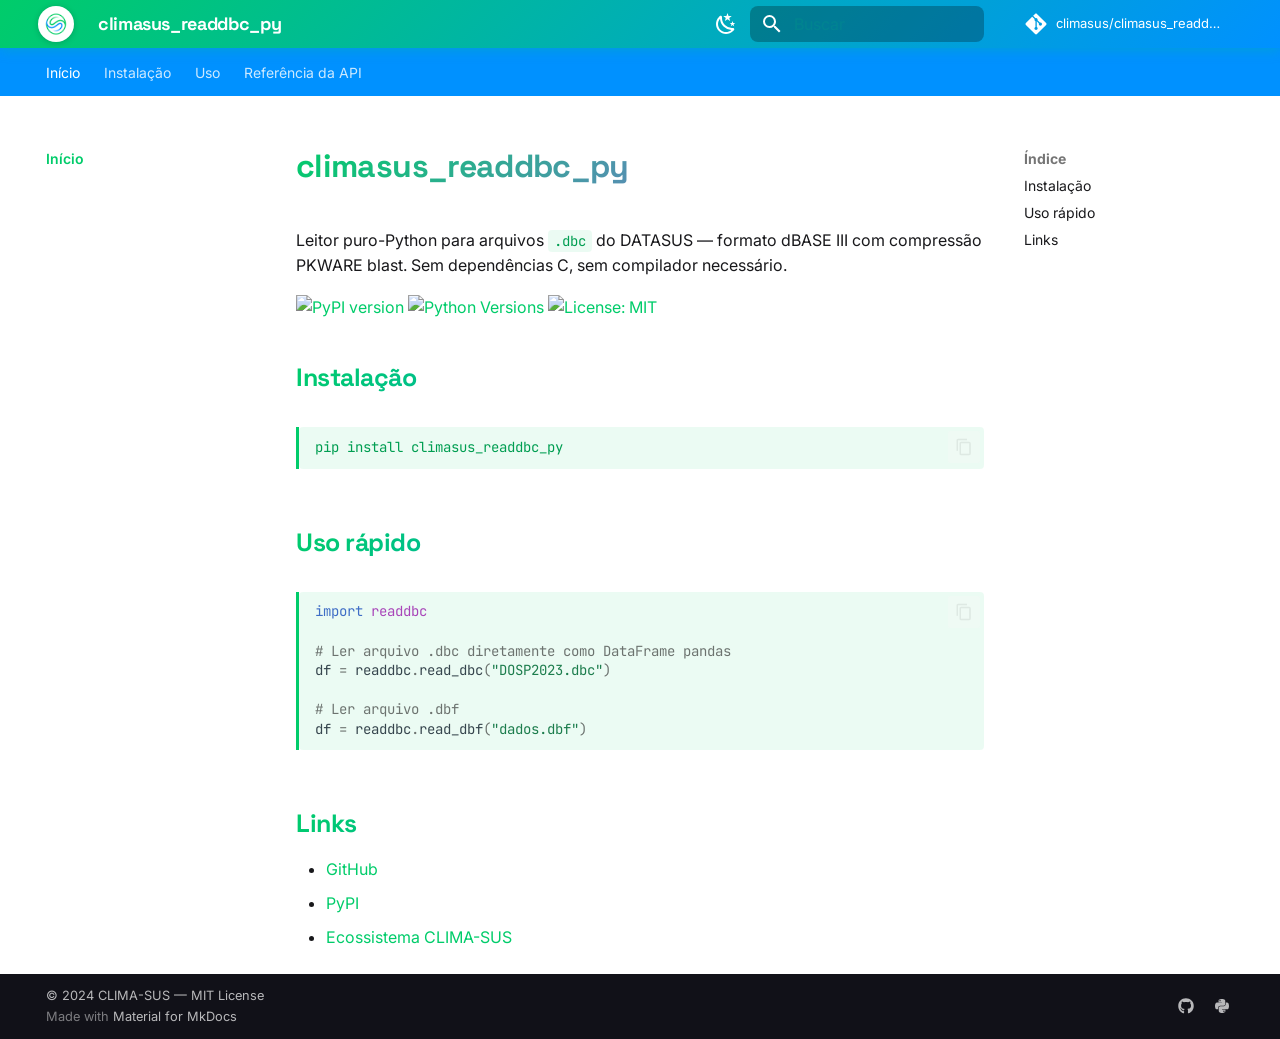
==== commit bf3f5123: "Deployed d12bd3c with MkDocs version: 1.6.1" ====
--- a/index.html
+++ b/index.html
@@ -782,6 +782,8 @@
     
       <script src="assets/javascripts/bundle.79ae519e.min.js"></script>
       
+        <script src="assets/climasus.js"></script>
+      
     
   </body>
 </html>
--- a/assets/climasus.css
+++ b/assets/climasus.css
@@ -198,6 +198,7 @@
     background: transparent !important;
     color: inherit !important;
     -webkit-text-fill-color: initial;
+
 }
 
 .doc-label {
@@ -309,3 +310,50 @@
 [data-md-color-scheme="slate"] .md-typeset table:not([class]) th {
     background: linear-gradient(135deg, rgba(0, 204, 106, 0.10), rgba(168, 85, 247, 0.10));
 }
+
+/* ---------------------------------------------------------------------------
+   Navigation tabs — azul da paleta
+   --------------------------------------------------------------------------- */
+.md-tabs {
+    background: var(--climasus-logo-blue);   /* #0091FF */
+}
+
+.md-tabs__link {
+    opacity: 0.80;
+    color: #ffffff;
+}
+
+.md-tabs__link:hover {
+    opacity: 1;
+    color: #ffffff;
+}
+
+.md-tabs__link--active {
+    opacity: 1;
+    color: #ffffff;
+    border-bottom: 2px solid rgba(255, 255, 255, 0.85);
+}
+
+/* ---------------------------------------------------------------------------
+   Logo — círculo branco para contraste adequado
+   --------------------------------------------------------------------------- */
+a.md-header__button.md-logo {
+    background: #ffffff;
+    border-radius: 50%;
+    width: 36px;
+    height: 36px;
+    padding: 4px;
+    display: inline-flex;
+    align-items: center;
+    justify-content: center;
+    flex-shrink: 0;
+    box-shadow: 0 1px 6px rgba(0, 0, 0, 0.18);
+    cursor: pointer;
+}
+
+a.md-header__button.md-logo img,
+a.md-header__button.md-logo svg {
+    height: 26px;
+    width: 26px;
+    border-radius: 0;
+}
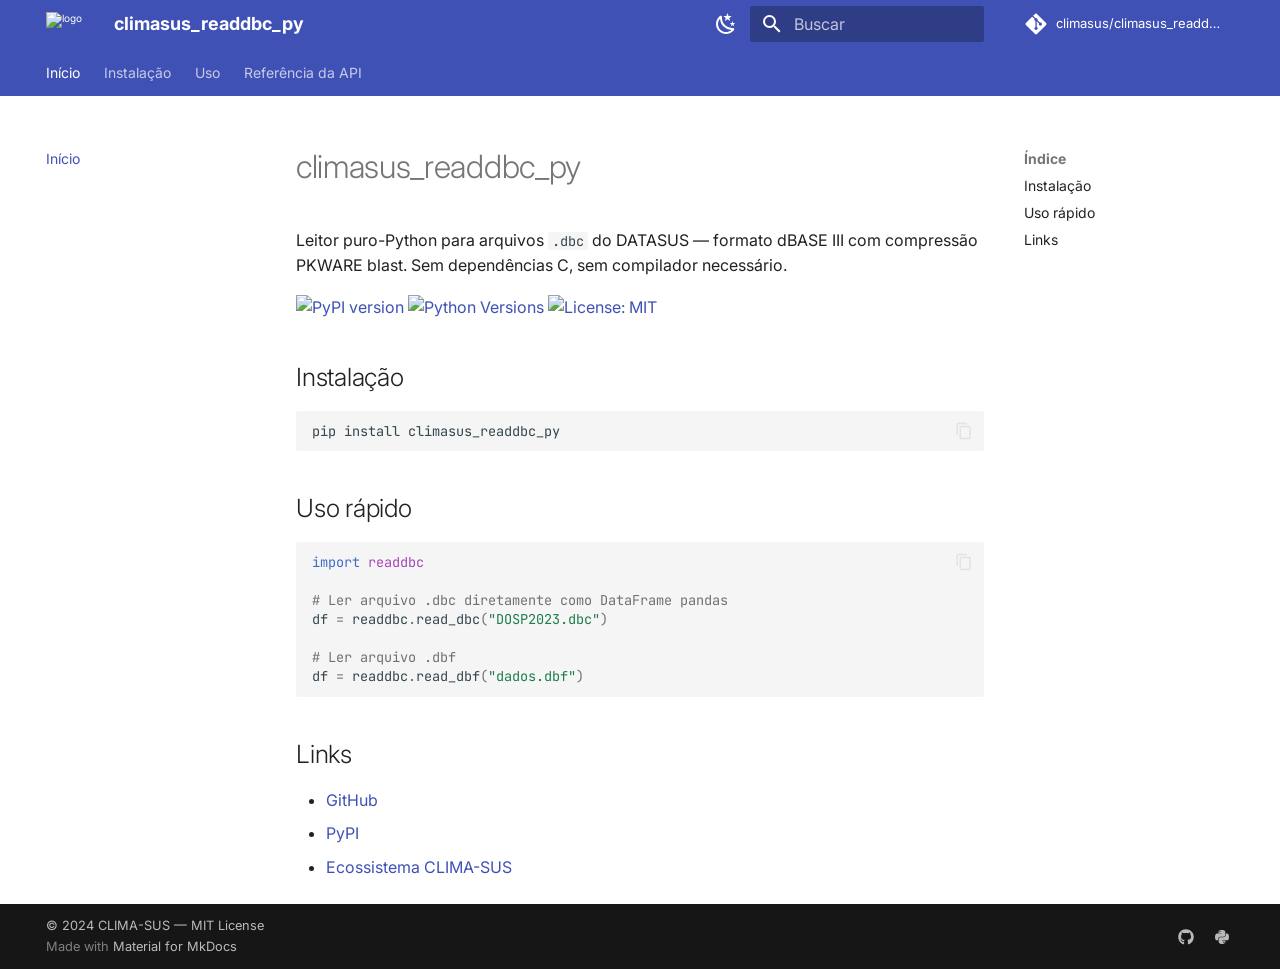
==== commit a02e5105: "Deployed b8e9175 with MkDocs version: 1.6.1" ====
--- a/index.html
+++ b/index.html
@@ -53,7 +53,7 @@
     
       <link rel="stylesheet" href="assets/_mkdocstrings.css">
     
-      <link rel="stylesheet" href="assets/climasus.css">
+      <link rel="stylesheet" href="https://climasus.github.io/design-system/assets/css/style.css">
     
     <script>__md_scope=new URL(".",location),__md_hash=e=>[...e].reduce(((e,_)=>(e<<5)-e+_.charCodeAt(0)),0),__md_get=(e,_=localStorage,t=__md_scope)=>JSON.parse(_.getItem(t.pathname+"."+e)),__md_set=(e,_,t=localStorage,a=__md_scope)=>{try{t.setItem(a.pathname+"."+e,JSON.stringify(_))}catch(e){}}</script>
     
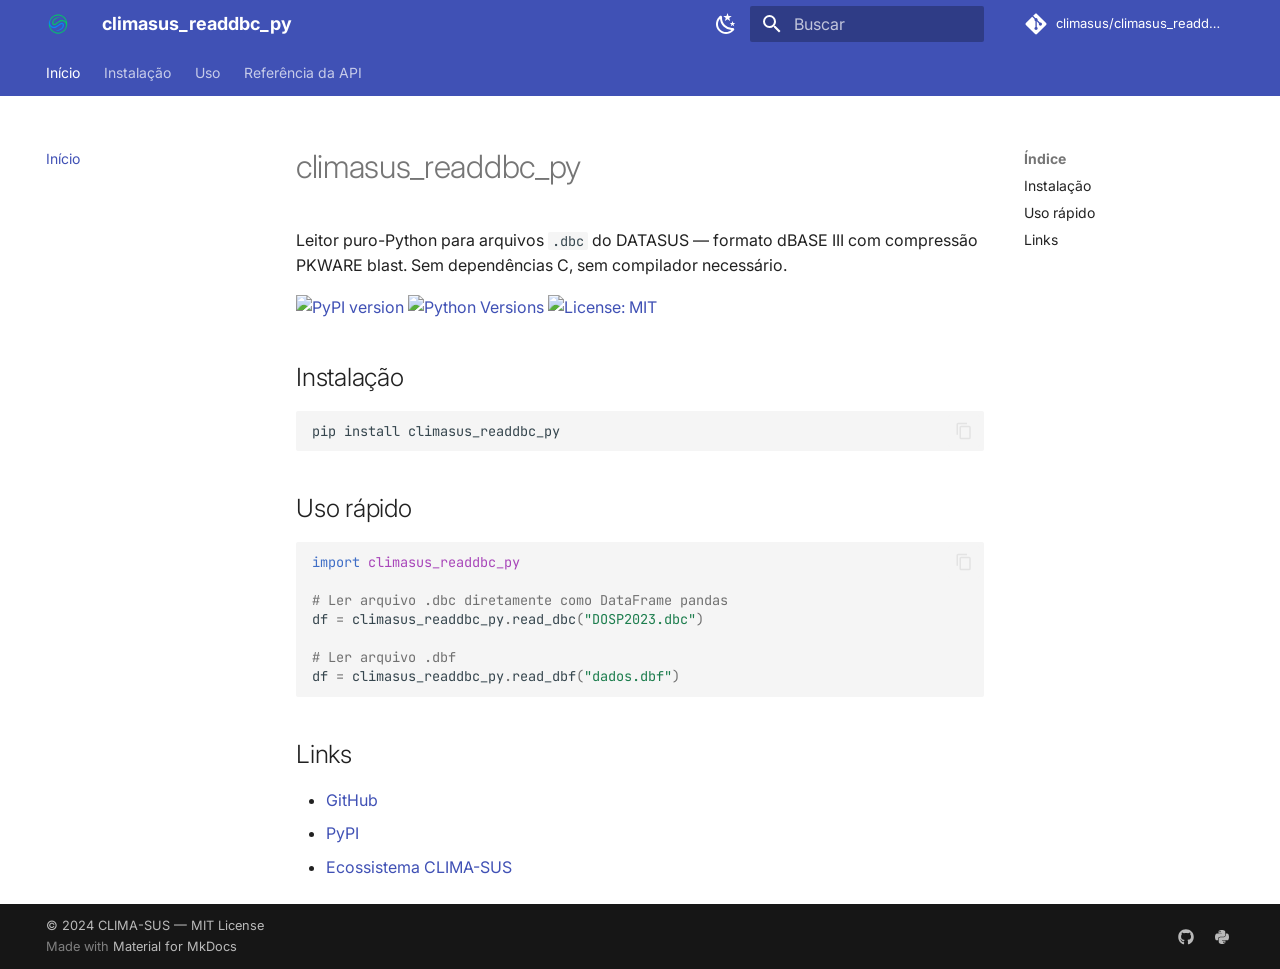
==== commit 7c8b496f: "Deployed f8973e1 with MkDocs version: 1.6.1" ====
--- a/index.html
+++ b/index.html
@@ -287,7 +287,7 @@
     
     
       <li class="md-tabs__item">
-        <a href="reference/readdbc/" class="md-tabs__link">
+        <a href="reference/climasus_readdbc/" class="md-tabs__link">
           
   
   
@@ -561,14 +561,42 @@
   
   
     <li class="md-nav__item">
-      <a href="reference/readdbc/" class="md-nav__link">
+      <a href="reference/climasus_readdbc/" class="md-nav__link">
         
   
   
   <span class="md-ellipsis">
     
   
-    readdbc
+    climasus_readdbc
+  
+
+    
+  </span>
+  
+  
+
+      </a>
+    </li>
+  
+
+              
+            
+              
+                
+  
+  
+  
+  
+    <li class="md-nav__item">
+      <a href="reference/climasus_readdbc_py/" class="md-nav__link">
+        
+  
+  
+  <span class="md-ellipsis">
+    
+  
+    climasus_readdbc_py
   
 
     
@@ -677,13 +705,13 @@
 <div class="language-bash highlight"><pre><span></span><code><a id="__codelineno-0-1" name="__codelineno-0-1" href="#__codelineno-0-1"></a>pip<span class="w"> </span>install<span class="w"> </span>climasus_readdbc_py
 </code></pre></div>
 <h2 id="uso-rapido">Uso rápido<a class="headerlink" href="#uso-rapido" title="Permanent link">&para;</a></h2>
-<div class="language-python highlight"><pre><span></span><code><a id="__codelineno-1-1" name="__codelineno-1-1" href="#__codelineno-1-1"></a><span class="kn">import</span><span class="w"> </span><span class="nn">readdbc</span>
+<div class="language-python highlight"><pre><span></span><code><a id="__codelineno-1-1" name="__codelineno-1-1" href="#__codelineno-1-1"></a><span class="kn">import</span><span class="w"> </span><span class="nn">climasus_readdbc_py</span>
 <a id="__codelineno-1-2" name="__codelineno-1-2" href="#__codelineno-1-2"></a>
 <a id="__codelineno-1-3" name="__codelineno-1-3" href="#__codelineno-1-3"></a><span class="c1"># Ler arquivo .dbc diretamente como DataFrame pandas</span>
-<a id="__codelineno-1-4" name="__codelineno-1-4" href="#__codelineno-1-4"></a><span class="n">df</span> <span class="o">=</span> <span class="n">readdbc</span><span class="o">.</span><span class="n">read_dbc</span><span class="p">(</span><span class="s2">&quot;DOSP2023.dbc&quot;</span><span class="p">)</span>
+<a id="__codelineno-1-4" name="__codelineno-1-4" href="#__codelineno-1-4"></a><span class="n">df</span> <span class="o">=</span> <span class="n">climasus_readdbc_py</span><span class="o">.</span><span class="n">read_dbc</span><span class="p">(</span><span class="s2">&quot;DOSP2023.dbc&quot;</span><span class="p">)</span>
 <a id="__codelineno-1-5" name="__codelineno-1-5" href="#__codelineno-1-5"></a>
 <a id="__codelineno-1-6" name="__codelineno-1-6" href="#__codelineno-1-6"></a><span class="c1"># Ler arquivo .dbf</span>
-<a id="__codelineno-1-7" name="__codelineno-1-7" href="#__codelineno-1-7"></a><span class="n">df</span> <span class="o">=</span> <span class="n">readdbc</span><span class="o">.</span><span class="n">read_dbf</span><span class="p">(</span><span class="s2">&quot;dados.dbf&quot;</span><span class="p">)</span>
+<a id="__codelineno-1-7" name="__codelineno-1-7" href="#__codelineno-1-7"></a><span class="n">df</span> <span class="o">=</span> <span class="n">climasus_readdbc_py</span><span class="o">.</span><span class="n">read_dbf</span><span class="p">(</span><span class="s2">&quot;dados.dbf&quot;</span><span class="p">)</span>
 </code></pre></div>
 <h2 id="links">Links<a class="headerlink" href="#links" title="Permanent link">&para;</a></h2>
 <ul>
